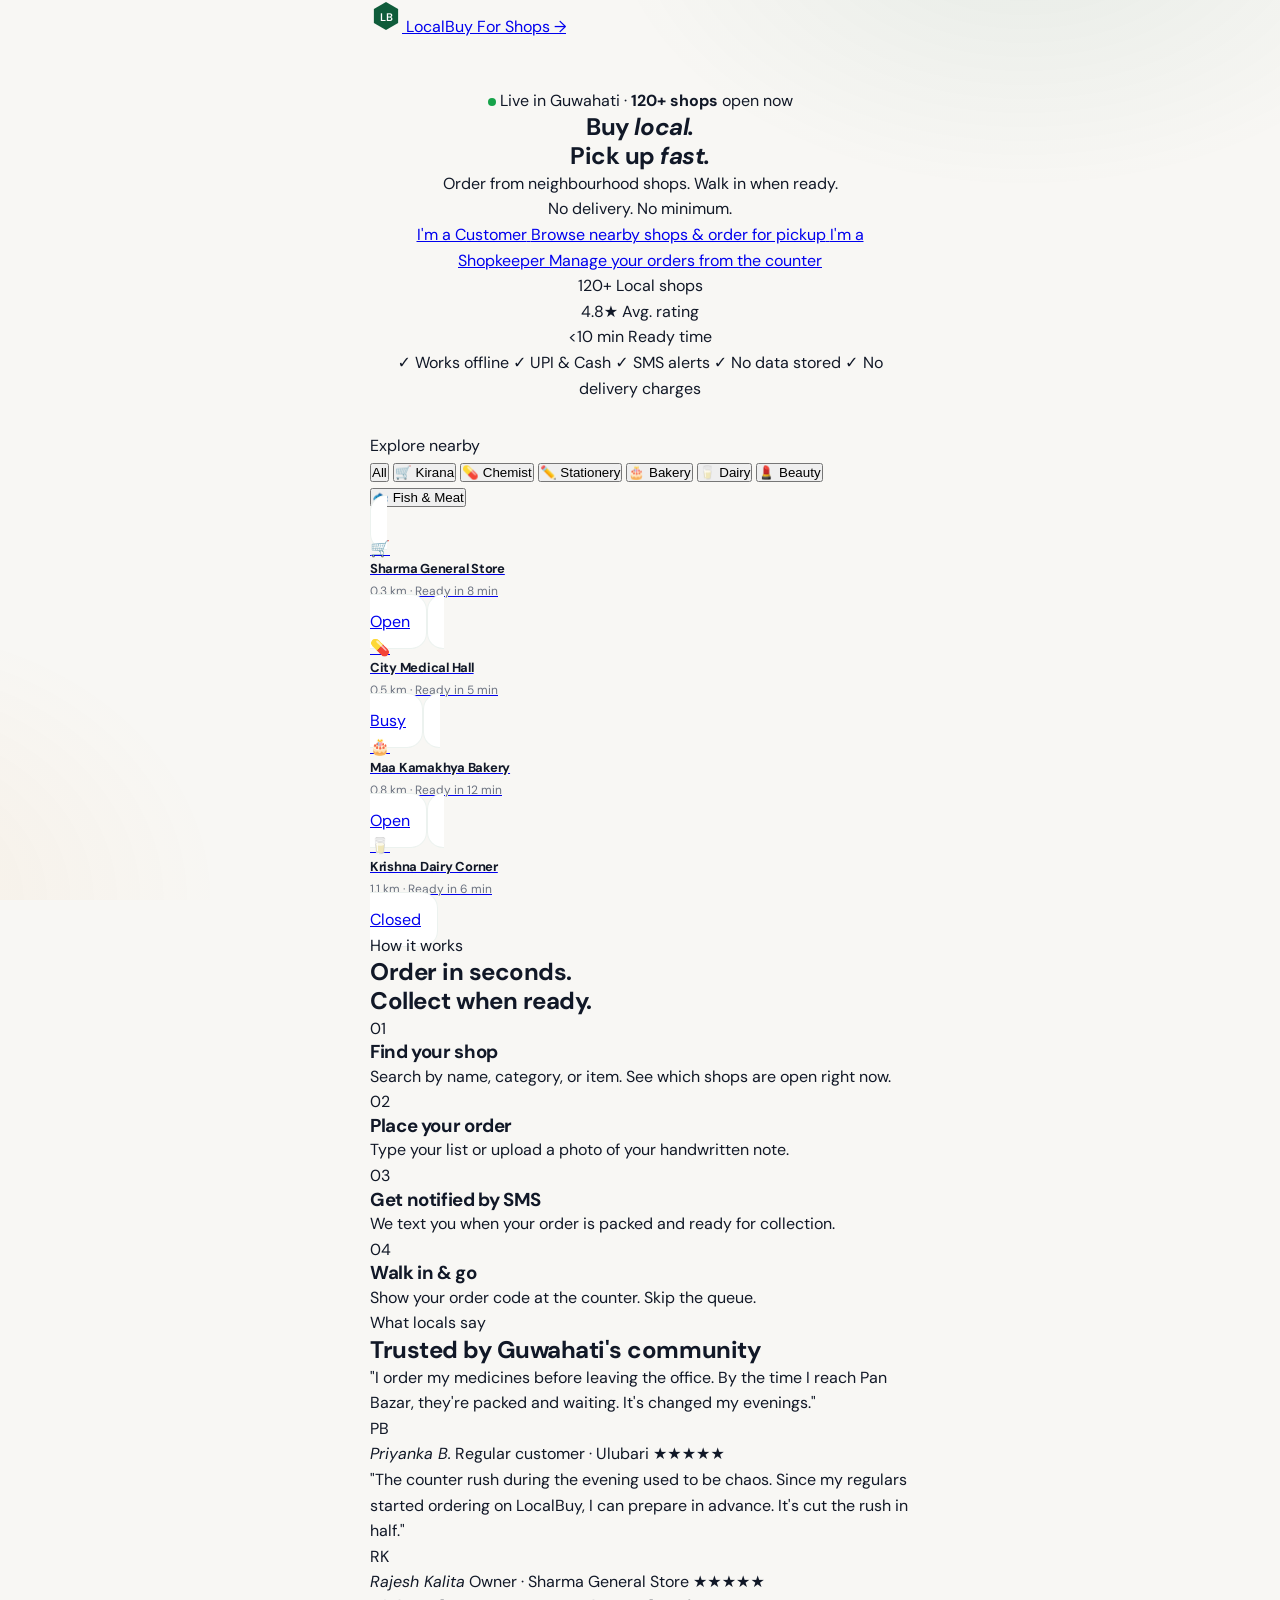
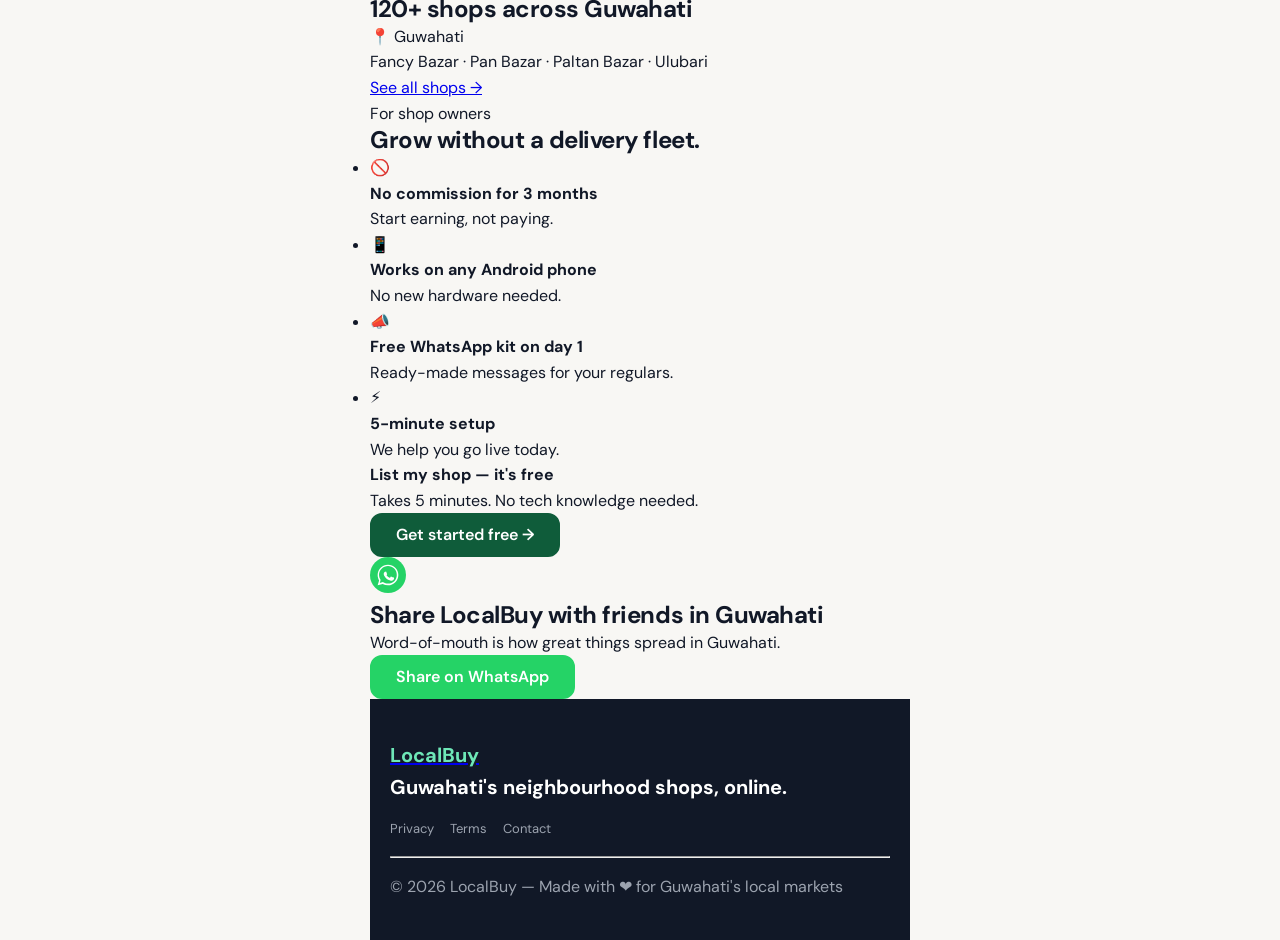
==== index.html @ 6dc88f4a "Initial commit" ====
<!DOCTYPE html>
<html lang="en-IN">
<head>
  <meta charset="UTF-8">
  <meta name="viewport" content="width=device-width, initial-scale=1.0, viewport-fit=cover">
  <meta name="description" content="Order from local shops in Guwahati. Walk in and collect. No delivery. No minimum.">
  <meta name="theme-color" content="#0f5c3a">
  <meta name="mobile-web-app-capable" content="yes">
  <meta name="apple-mobile-web-app-capable" content="yes">
  <meta name="apple-mobile-web-app-status-bar-style" content="black-translucent">
  <meta name="apple-mobile-web-app-title" content="LocalBuy">

  <!-- Open Graph -->
  <meta property="og:title" content="LocalBuy — Guwahati's neighbourhood shops, online">
  <meta property="og:description" content="Order from kiranas, chemists, bakeries and more. Walk in when ready.">
  <meta property="og:type" content="website">
  <meta property="og:url" content="https://localbuy.in">

  <title>LocalBuy — Buy local. Pick up fast. Guwahati.</title>

  <!-- Preconnect for Google Fonts (performance) -->
  <link rel="preconnect" href="https://fonts.googleapis.com">
  <link rel="preconnect" href="https://fonts.gstatic.com" crossorigin>

  <!-- Fonts: Fraunces (hero) + DM Sans (UI) — display=swap for performance -->
  <link href="https://fonts.googleapis.com/css2?family=Fraunces:ital,opsz,wght@0,9..144,400;0,9..144,600;1,9..144,400;1,9..144,600&family=DM+Sans:wght@400;500;600&display=swap" rel="stylesheet">

  <!-- PWA Manifest -->
  <link rel="manifest" href="assets/manifest.json">
  <link rel="apple-touch-icon" href="assets/icons/icon-192.png">

  <!-- Critical CSS (above-fold, inlined for <1.5s FCP) -->
  <style>
    /* ── CRITICAL: Design tokens + above-fold layout ── */
    :root {
      --color-sage:       #0f5c3a;
      --color-sage-mid:   #1a7a4e;
      --color-sage-light: #e8f5ee;
      --color-sage-pale:  #f0faf4;
      --color-amber:      #d97706;
      --color-amber-light:#fffbf0;
      --color-surface:    #f8f7f4;
      --color-ink:        #111827;
      --color-muted:      #6b7280;
      --status-open:      #16a34a;
      --status-busy:      #d97706;
      --status-closed:    #dc2626;
      --color-upi:        #5f259f;
      --color-wa:         #25d366;
    }
    * { box-sizing: border-box; margin: 0; padding: 0; }
    html { scroll-behavior: smooth; }
    body {
      font-family: 'DM Sans', sans-serif;
      background: var(--color-surface);
      color: var(--color-ink);
      max-width: 540px;
      margin: 0 auto;
      min-height: 100vh;
      position: relative;
      overflow-x: hidden;
    }
    /* Background blobs + noise texture */
    body::before {
      content: '';
      position: fixed;
      inset: 0;
      background:
        radial-gradient(ellipse 600px 400px at 80% -10%, rgba(15,92,58,0.08) 0%, transparent 70%),
        radial-gradient(ellipse 500px 400px at -10% 100%, rgba(217,119,6,0.06) 0%, transparent 70%);
      pointer-events: none;
      z-index: 0;
    }
    body::after {
      content: '';
      position: fixed;
      inset: 0;
      background-image: url("data:image/svg+xml,%3Csvg xmlns='http://www.w3.org/2000/svg' width='200' height='200'%3E%3Cfilter id='noise'%3E%3CfeTurbulence type='fractalNoise' baseFrequency='0.85' numOctaves='4' stitchTiles='stitch'/%3E%3C/filter%3E%3Crect width='200' height='200' filter='url(%23noise)' opacity='0.03'/%3E%3C/svg%3E");
      opacity: 0.03;
      pointer-events: none;
      z-index: 0;
    }
    main, nav, section, header, footer { position: relative; z-index: 1; }
    /* Visually hidden utility */
    .visually-hidden { position: absolute; width: 1px; height: 1px; padding: 0; margin: -1px; overflow: hidden; clip: rect(0,0,0,0); white-space: nowrap; border: 0; }
    /* Hero skeleton to avoid CLS */
    .hero { padding: 48px 20px 32px; text-align: center; }
  </style>

  <!-- Deferred full CSS (non-blocking) -->
  <link rel="stylesheet" href="css/main.css">
  <link rel="stylesheet" href="css/animations.css">
</head>
<body>

  <!-- ═══════════════════════════════════════════════════════════════
       INSTALL BANNER (sticky, sage green, dismissible)
  ═══════════════════════════════════════════════════════════════════ -->
  <div id="install-banner" class="install-banner" role="complementary" aria-label="Install LocalBuy app" style="display:none">
    <div class="install-banner-left">
      <strong>📲 Install LocalBuy</strong>
      <span class="install-banner-sub">Works offline · No app store</span>
    </div>
    <div class="install-banner-right">
      <button id="btn-install" class="install-btn" aria-label="Install LocalBuy as an app">Install</button>
      <button id="btn-install-dismiss" class="install-dismiss" aria-label="Dismiss install banner">✕</button>
    </div>
  </div>

  <!-- ═══════════════════════════════════════════════════════════════
       NAVBAR (sticky, backdrop blur on scroll)
  ═══════════════════════════════════════════════════════════════════ -->
  <nav class="navbar" role="navigation" aria-label="Main navigation">
    <a href="/" class="navbar-logo" aria-label="LocalBuy — go to homepage">
      <!-- Hexagon SVG mark -->
      <svg width="32" height="32" viewBox="0 0 32 32" fill="none" xmlns="http://www.w3.org/2000/svg" aria-hidden="true">
        <path d="M16 2L28.12 9V23L16 30L3.88 23V9L16 2Z" fill="var(--color-sage)"/>
        <text x="16" y="21" text-anchor="middle" fill="white" font-family="DM Sans" font-weight="600" font-size="11">LB</text>
      </svg>
      <span class="logo-text">
        <span class="logo-local">Local</span><span class="logo-buy">Buy</span>
      </span>
    </a>
    <a href="shopkeeper.html" class="navbar-shop-link" aria-label="For shop owners">For Shops →</a>
  </nav>

  <!-- ═══════════════════════════════════════════════════════════════
       HERO SECTION
  ═══════════════════════════════════════════════════════════════════ -->
  <section class="hero stagger-parent" aria-labelledby="hero-heading">

    <!-- Live badge -->
    <div class="live-badge animate-child" role="status" aria-live="polite">
      <span class="live-dot" aria-hidden="true"></span>
      <span>Live in Guwahati · <strong>120+ shops</strong> open now</span>
    </div>

    <!-- H1 -->
    <h1 id="hero-heading" class="hero-heading animate-child">
      Buy <em class="hero-em">local.</em><br>
      Pick up <em class="hero-em">fast.</em>
    </h1>

    <!-- Subtitle -->
    <p class="hero-subtitle animate-child">
      Order from neighbourhood shops. Walk in when ready.<br>
      No delivery. No minimum.
    </p>

    <!-- CTA Cards -->
    <div class="hero-ctas animate-child" role="group" aria-label="Get started">
      <a href="customer.html" class="cta-card cta-primary" aria-describedby="cta-customer-sub">
        <span class="cta-title">I'm a Customer</span>
        <span class="cta-sub" id="cta-customer-sub">Browse nearby shops &amp; order for pickup</span>
      </a>
      <a href="shopkeeper.html" class="cta-card cta-secondary" aria-describedby="cta-shop-sub">
        <span class="cta-title">I'm a Shopkeeper</span>
        <span class="cta-sub" id="cta-shop-sub">Manage your orders from the counter</span>
      </a>
    </div>

    <!-- Stats Row -->
    <div class="stats-row animate-child" role="list" aria-label="LocalBuy statistics">
      <div class="stat-item" role="listitem">
        <span class="stat-value">120+</span>
        <span class="stat-label">Local shops</span>
      </div>
      <div class="stat-divider" aria-hidden="true"></div>
      <div class="stat-item" role="listitem">
        <span class="stat-value">4.8★</span>
        <span class="stat-label">Avg. rating</span>
      </div>
      <div class="stat-divider" aria-hidden="true"></div>
      <div class="stat-item" role="listitem">
        <span class="stat-value">&lt;10 min</span>
        <span class="stat-label">Ready time</span>
      </div>
    </div>

    <!-- Trust Pills -->
    <div class="trust-pills animate-child" role="list" aria-label="Key features">
      <span class="trust-pill" role="listitem">✓ Works offline</span>
      <span class="trust-pill" role="listitem">✓ UPI &amp; Cash</span>
      <span class="trust-pill" role="listitem">✓ SMS alerts</span>
      <span class="trust-pill" role="listitem">✓ No data stored</span>
      <span class="trust-pill" role="listitem">✓ No delivery charges</span>
    </div>
  </section>

  <!-- ═══════════════════════════════════════════════════════════════
       CATEGORIES + SHOP CARDS
  ═══════════════════════════════════════════════════════════════════ -->
  <section class="shops-section" aria-labelledby="shops-heading">
    <p class="section-eyebrow">Explore nearby</p>
    <h2 id="shops-heading" class="visually-hidden">Browse shops by category</h2>

    <!-- Category chips (horizontally scrollable) -->
    <div class="category-scroll" role="group" aria-label="Filter by category">
      <button class="category-chip active" data-category="all" aria-pressed="true">All</button>
      <button class="category-chip" data-category="kirana" aria-pressed="false">🛒 Kirana</button>
      <button class="category-chip" data-category="chemist" aria-pressed="false">💊 Chemist</button>
      <button class="category-chip" data-category="stationery" aria-pressed="false">✏️ Stationery</button>
      <button class="category-chip" data-category="bakery" aria-pressed="false">🎂 Bakery</button>
      <button class="category-chip" data-category="dairy" aria-pressed="false">🥛 Dairy</button>
      <button class="category-chip" data-category="beauty" aria-pressed="false">💄 Beauty</button>
      <button class="category-chip" data-category="fish" aria-pressed="false">🐟 Fish &amp; Meat</button>
    </div>

    <!-- Shop Cards Grid -->
    <div class="shop-grid" id="landing-shop-grid" role="list" aria-label="Nearby shops">
      <!-- Cards injected by JS, 4 mock shops -->
    </div>
  </section>

  <!-- ═══════════════════════════════════════════════════════════════
       HOW IT WORKS
  ═══════════════════════════════════════════════════════════════════ -->
  <section class="how-section" aria-labelledby="how-heading">
    <p class="section-eyebrow">How it works</p>
    <h2 id="how-heading" class="section-heading">Order in seconds.<br>Collect when ready.</h2>

    <div class="steps-grid" role="list">
      <div class="step-card" role="listitem">
        <span class="step-number" aria-hidden="true">01</span>
        <h3 class="step-title">Find your shop</h3>
        <p class="step-desc">Search by name, category, or item. See which shops are open right now.</p>
      </div>
      <div class="step-card" role="listitem">
        <span class="step-number" aria-hidden="true">02</span>
        <h3 class="step-title">Place your order</h3>
        <p class="step-desc">Type your list or upload a photo of your handwritten note.</p>
      </div>
      <div class="step-card" role="listitem">
        <span class="step-number" aria-hidden="true">03</span>
        <h3 class="step-title">Get notified by SMS</h3>
        <p class="step-desc">We text you when your order is packed and ready for collection.</p>
      </div>
      <div class="step-card" role="listitem">
        <span class="step-number" aria-hidden="true">04</span>
        <h3 class="step-title">Walk in &amp; go</h3>
        <p class="step-desc">Show your order code at the counter. Skip the queue.</p>
      </div>
    </div>
  </section>

  <!-- ═══════════════════════════════════════════════════════════════
       TESTIMONIALS
  ═══════════════════════════════════════════════════════════════════ -->
  <section class="testimonials-section" aria-labelledby="testimonials-heading">
    <p class="section-eyebrow">What locals say</p>
    <h2 id="testimonials-heading" class="section-heading">Trusted by Guwahati's community</h2>

    <div class="testimonials-grid">
      <blockquote class="testimonial-card">
        <p class="testimonial-quote">
          "I order my medicines before leaving the office. By the time I reach Pan Bazar, they're packed and waiting. It's changed my evenings."
        </p>
        <footer class="testimonial-footer">
          <div class="testimonial-avatar" aria-hidden="true">PB</div>
          <div class="testimonial-info">
            <cite class="testimonial-name">Priyanka B.</cite>
            <span class="testimonial-role muted">Regular customer · Ulubari</span>
            <span class="testimonial-stars" aria-label="5 out of 5 stars">★★★★★</span>
          </div>
        </footer>
      </blockquote>

      <blockquote class="testimonial-card">
        <p class="testimonial-quote">
          "The counter rush during the evening used to be chaos. Since my regulars started ordering on LocalBuy, I can prepare in advance. It's cut the rush in half."
        </p>
        <footer class="testimonial-footer">
          <div class="testimonial-avatar" aria-hidden="true">RK</div>
          <div class="testimonial-info">
            <cite class="testimonial-name">Rajesh Kalita</cite>
            <span class="testimonial-role muted">Owner · Sharma General Store</span>
            <span class="testimonial-stars" aria-label="5 out of 5 stars">★★★★★</span>
          </div>
        </footer>
      </blockquote>
    </div>
  </section>

  <!-- ═══════════════════════════════════════════════════════════════
       MAP TEASER
  ═══════════════════════════════════════════════════════════════════ -->
  <section class="map-section" aria-labelledby="map-heading">
    <h2 id="map-heading" class="section-heading">120+ shops across Guwahati</h2>

    <!-- Decorative CSS map frame -->
    <div class="map-frame" role="img" aria-label="Map showing LocalBuy shops across Guwahati">
      <!-- Pulsing map pins at varied positions -->
      <div class="map-pin" style="top: 22%; left: 28%;" aria-hidden="true"><div class="map-pin-ring"></div></div>
      <div class="map-pin" style="top: 45%; left: 55%;" aria-hidden="true"><div class="map-pin-ring"></div></div>
      <div class="map-pin" style="top: 60%; left: 30%;" aria-hidden="true"><div class="map-pin-ring"></div></div>
      <div class="map-pin" style="top: 30%; left: 72%;" aria-hidden="true"><div class="map-pin-ring"></div></div>
      <div class="map-pin" style="top: 70%; left: 65%;" aria-hidden="true"><div class="map-pin-ring"></div></div>
      <div class="map-pin" style="top: 15%; left: 48%;" aria-hidden="true"><div class="map-pin-ring"></div></div>
      <div class="map-label-pill">📍 Guwahati</div>
    </div>

    <p class="map-neighbourhoods" aria-label="Covered neighbourhoods">
      Fancy Bazar · Pan Bazar · Paltan Bazar · Ulubari
    </p>

    <a href="customer.html" class="map-cta-link">See all shops →</a>
  </section>

  <!-- ═══════════════════════════════════════════════════════════════
       SHOPKEEPER SECTION (warm saffron)
  ═══════════════════════════════════════════════════════════════════ -->
  <section class="shopkeeper-section" aria-labelledby="shopkeeper-heading">
    <p class="section-eyebrow shopkeeper-eyebrow">For shop owners</p>
    <h2 id="shopkeeper-heading" class="section-heading">Grow without a delivery fleet.</h2>

    <ul class="benefits-list">
      <li class="benefit-item">
        <span class="benefit-icon" aria-hidden="true">🚫</span>
        <div>
          <strong class="benefit-title">No commission for 3 months</strong>
          <p class="benefit-desc muted">Start earning, not paying.</p>
        </div>
      </li>
      <li class="benefit-item">
        <span class="benefit-icon" aria-hidden="true">📱</span>
        <div>
          <strong class="benefit-title">Works on any Android phone</strong>
          <p class="benefit-desc muted">No new hardware needed.</p>
        </div>
      </li>
      <li class="benefit-item">
        <span class="benefit-icon" aria-hidden="true">📣</span>
        <div>
          <strong class="benefit-title">Free WhatsApp kit on day 1</strong>
          <p class="benefit-desc muted">Ready-made messages for your regulars.</p>
        </div>
      </li>
      <li class="benefit-item">
        <span class="benefit-icon" aria-hidden="true">⚡</span>
        <div>
          <strong class="benefit-title">5-minute setup</strong>
          <p class="benefit-desc muted">We help you go live today.</p>
        </div>
      </li>
    </ul>

    <div class="shopkeeper-cta-card" role="region" aria-label="Register your shop">
      <strong class="sk-cta-title">List my shop — it's free</strong>
      <p class="sk-cta-sub muted">Takes 5 minutes. No tech knowledge needed.</p>
      <a href="shopkeeper.html#register" class="btn btn-primary sk-cta-btn">Get started free →</a>
    </div>
  </section>

  <!-- ═══════════════════════════════════════════════════════════════
       WHATSAPP SHARE
  ═══════════════════════════════════════════════════════════════════ -->
  <section class="wa-share-section" aria-labelledby="wa-heading">
    <div class="wa-share-card">
      <!-- WhatsApp Logo SVG -->
      <svg class="wa-logo" viewBox="0 0 32 32" fill="none" xmlns="http://www.w3.org/2000/svg" aria-hidden="true" width="36" height="36">
        <circle cx="16" cy="16" r="16" fill="var(--color-wa)"/>
        <path d="M22.5 9.5C20.8 7.8 18.5 6.8 16 6.8C10.9 6.8 6.8 10.9 6.8 16C6.8 17.7 7.3 19.4 8.1 20.8L6.8 25.2L11.3 24C12.7 24.7 14.3 25.1 16 25.1C21.1 25.1 25.2 21 25.2 15.9C25.2 13.4 24.2 11.2 22.5 9.5ZM16 23.5C14.5 23.5 13 23.1 11.8 22.4L11.5 22.2L8.7 23L9.5 20.3L9.2 20C8.4 18.7 8 17.4 8 16C8 11.6 11.6 8 16 8C18.1 8 20.1 8.8 21.5 10.2C22.9 11.6 23.8 13.7 23.8 15.9C23.8 20.3 20.4 23.5 16 23.5ZM20.3 18.1C20.1 18 19 17.5 18.8 17.4C18.6 17.3 18.5 17.3 18.4 17.5C18.3 17.7 17.9 18.2 17.8 18.4C17.7 18.5 17.6 18.5 17.4 18.4C16.3 17.9 15.5 17.5 14.7 16.3C14.5 16 14.9 16 15.2 15.4C15.3 15.3 15.3 15.2 15.2 15.1C15.1 15 14.7 13.9 14.5 13.4C14.3 12.9 14.1 13 14 13C13.9 13 13.8 13 13.6 13C13.5 13 13.2 13.1 13 13.3C12.8 13.5 12.2 14.1 12.2 15.2C12.2 16.3 13.1 17.4 13.2 17.5C13.4 17.7 14.7 19.7 16.7 20.5C18.2 21.1 18.8 21.2 19.5 21C20 20.9 21 20.4 21.2 19.8C21.5 19.2 21.5 18.7 21.4 18.6C21.4 18.3 20.5 18.2 20.3 18.1Z" fill="white"/>
      </svg>
      <div class="wa-share-text">
        <h2 id="wa-heading" class="wa-heading">Share LocalBuy with friends in Guwahati</h2>
        <p class="wa-sub muted">Word-of-mouth is how great things spread in Guwahati.</p>
      </div>
      <button
        class="btn btn-wa btn-large wa-share-btn"
        data-action="whatsapp-share"
        aria-label="Share LocalBuy on WhatsApp"
      >
        Share on WhatsApp
      </button>
    </div>
  </section>

  <!-- ═══════════════════════════════════════════════════════════════
       FOOTER
  ═══════════════════════════════════════════════════════════════════ -->
  <footer class="site-footer" role="contentinfo">
    <div class="footer-top">
      <div class="footer-brand">
        <a href="/" class="footer-logo-link" aria-label="LocalBuy homepage">
          <span class="footer-logo-local">Local</span><span class="footer-logo-buy">Buy</span>
        </a>
        <p class="footer-tagline muted">Guwahati's neighbourhood shops, online.</p>
      </div>
      <nav class="footer-links" aria-label="Footer navigation">
        <a href="#" class="footer-link">Privacy</a>
        <a href="#" class="footer-link">Terms</a>
        <a href="#" class="footer-link">Contact</a>
      </nav>
    </div>
    <hr class="footer-divider" aria-hidden="true">
    <p class="footer-bottom">
      © 2026 LocalBuy — Made with <span class="footer-heart" aria-hidden="true">❤️</span>
      <span class="visually-hidden">love</span> for
      <span class="footer-city">Guwahati's local markets</span>
    </p>
  </footer>

  <!-- ═══════════════════════════════════════════════════════════════
       SCRIPTS (deferred, non-blocking)
  ═══════════════════════════════════════════════════════════════════ -->
  <script src="js/sw-register.js" defer></script>
  <script src="js/app.js" defer></script>

  <!-- Landing-specific inline script for category filter + shop cards -->
  <script defer>
    document.addEventListener('DOMContentLoaded', () => {
      // ── Render landing shop cards ──────────────────────────────────
      const MOCK_SHOPS = [
        { id: 's1', name: 'Sharma General Store', category: 'kirana',  emoji: '🛒', distance: '0.3 km', ready: '8 min',  status: 'open',   area: 'Fancy Bazar' },
        { id: 's2', name: 'City Medical Hall',     category: 'chemist', emoji: '💊', distance: '0.5 km', ready: '5 min',  status: 'busy',   area: 'Pan Bazar' },
        { id: 's3', name: 'Maa Kamakhya Bakery',  category: 'bakery',  emoji: '🎂', distance: '0.8 km', ready: '12 min', status: 'open',   area: 'Paltan Bazar' },
        { id: 's4', name: 'Krishna Dairy Corner', category: 'dairy',   emoji: '🥛', distance: '1.1 km', ready: '6 min',  status: 'closed', area: 'Ulubari' }
      ];

      const grid = document.getElementById('landing-shop-grid');
      if (grid) {
        MOCK_SHOPS.forEach(shop => {
          const statusLabel = { open: 'Open', busy: 'Busy', closed: 'Closed' }[shop.status];
          const card = document.createElement('a');
          card.href = `customer.html`;
          card.className = 'shop-card';
          card.setAttribute('data-category', shop.category);
          card.setAttribute('role', 'listitem');
          card.setAttribute('aria-label', `${shop.name} — ${statusLabel}, ${shop.distance}`);
          card.innerHTML = `
            <div class="shop-card-icon" aria-hidden="true">${shop.emoji}</div>
            <div class="shop-card-body">
              <h3 class="shop-card-name">${shop.name}</h3>
              <p class="shop-card-meta">${shop.distance} · Ready in ${shop.ready}</p>
            </div>
            <span class="status-badge status-${shop.status}">
              <span class="status-dot" aria-hidden="true"></span>${statusLabel}
            </span>
          `;
          grid.appendChild(card);
        });
      }

      // ── Category chip filter (landing page) ────────────────────────
      const chips = document.querySelectorAll('.category-chip');
      chips.forEach(chip => {
        chip.addEventListener('click', () => {
          chips.forEach(c => { c.classList.remove('active'); c.setAttribute('aria-pressed', 'false'); });
          chip.classList.add('active');
          chip.setAttribute('aria-pressed', 'true');

          const cat = chip.dataset.category;
          const cards = grid?.querySelectorAll('.shop-card');
          if (!cards) return;

          grid.style.opacity = '0';
          grid.style.transition = 'opacity 0.2s ease';
          setTimeout(() => {
            cards.forEach(card => {
              const cardCat = card.dataset.category;
              card.style.display = (cat === 'all' || cardCat === cat) ? '' : 'none';
            });
            grid.style.opacity = '1';
          }, 200);
        });
      });

      // ── Navbar scroll effect ───────────────────────────────────────
      const navbar = document.querySelector('.navbar');
      window.addEventListener('scroll', () => {
        navbar?.classList.toggle('scrolled', window.scrollY > 20);
      }, { passive: true });
    });
  </script>

</body>
</html>
---- css/main.css ----
/* ============================================================
   LocalBuy — main.css
   Design tokens, reset, typography, shared components
   Built for Guwahati's neighbourhood commerce
   ============================================================ */

/* ── Google Fonts ─────────────────────────────────────────── */
@import url('https://fonts.googleapis.com/css2?family=Fraunces:ital,opsz,wght@0,9..144,400;0,9..144,600;1,9..144,400;1,9..144,600;1,9..144,700&family=DM+Sans:ital,opsz,wght@0,9..40,400;0,9..40,500;0,9..40,600;0,9..40,700;1,9..40,400&display=swap');

/* ── CSS Custom Properties (Design Tokens) ────────────────── */
:root {
  /* Brand colours */
  --color-sage:        #0f5c3a;   /* primary — trust, freshness */
  --color-sage-mid:    #1a7a4e;   /* hover states */
  --color-sage-light:  #e8f5ee;   /* surface tints, chips */
  --color-sage-pale:   #f0faf4;   /* step card backgrounds */
  --color-amber:       #d97706;   /* shopkeeper accent */
  --color-amber-light: #fffbf0;   /* shopkeeper section bg */
  --color-surface:     #f8f7f4;   /* page background — never pure white */
  --color-ink:         #111827;   /* body text */
  --color-muted:       #6b7280;   /* secondary text */

  /* Traffic-light system — always paired with text + icon */
  --status-open:       #16a34a;   /* green */
  --status-busy:       #d97706;   /* amber */
  --status-closed:     #dc2626;   /* red */

  /* Brand partners */
  --color-upi:         #5f259f;
  --color-wa:          #25d366;

  /* Typography scale */
  --text-xs:    0.75rem;    /* 12px */
  --text-sm:    0.8125rem;  /* 13px */
  --text-base:  1rem;       /* 16px */
  --text-lg:    1.125rem;   /* 18px */
  --text-xl:    1.25rem;    /* 20px */
  --text-2xl:   1.5rem;     /* 24px */
  --text-3xl:   1.875rem;   /* 30px */
  --text-4xl:   2.25rem;    /* 36px */
  --text-5xl:   3rem;       /* 48px */

  /* Spacing */
  --space-1:  0.25rem;
  --space-2:  0.5rem;
  --space-3:  0.75rem;
  --space-4:  1rem;
  --space-5:  1.25rem;
  --space-6:  1.5rem;
  --space-8:  2rem;
  --space-10: 2.5rem;
  --space-12: 3rem;
  --space-16: 4rem;

  /* Radii */
  --radius-sm:  0.375rem;
  --radius-md:  0.75rem;
  --radius-lg:  1rem;
  --radius-xl:  1.5rem;
  --radius-full: 9999px;

  /* Shadows */
  --shadow-sm:  0 1px 3px rgba(0,0,0,0.08);
  --shadow-md:  0 4px 12px rgba(0,0,0,0.10);
  --shadow-lg:  0 8px 24px rgba(15,92,58,0.12);
  --shadow-xl:  0 16px 40px rgba(15,92,58,0.18);

  /* Transitions */
  --transition-fast:   150ms ease;
  --transition-base:   250ms ease;
  --transition-slow:   400ms ease;

  /* Layout */
  --max-width: 540px;
  --content-px: 1.25rem;
}

/* ── CSS Reset ────────────────────────────────────────────── */
*, *::before, *::after {
  box-sizing: border-box;
  margin: 0;
  padding: 0;
}

html {
  font-size: 16px;
  -webkit-text-size-adjust: 100%;
  scroll-behavior: smooth;
}

body {
  font-family: 'DM Sans', system-ui, sans-serif;
  background-color: var(--color-surface);
  color: var(--color-ink);
  line-height: 1.6;
  min-height: 100vh;
  -webkit-font-smoothing: antialiased;
  -moz-osx-font-smoothing: grayscale;
  overflow-x: hidden;
}

/* ── Typography Utilities ─────────────────────────────────── */
.font-fraunces { font-family: 'Fraunces', Georgia, serif; }
.font-dm       { font-family: 'DM Sans', system-ui, sans-serif; }

h1, h2, h3, h4, h5, h6 {
  line-height: 1.2;
  letter-spacing: -0.02em;
}

/* Fraunces headings */
.heading-display {
  font-family: 'Fraunces', Georgia, serif;
  font-style: italic;
  font-weight: 700;
  font-optical-sizing: auto;
}

/* ── Layout Utilities ─────────────────────────────────────── */
.container {
  width: 100%;
  max-width: var(--max-width);
  margin-inline: auto;
  padding-inline: var(--content-px);
}

.full-bleed {
  width: 100%;
  max-width: var(--max-width);
  margin-inline: auto;
}

/* ── Eyebrow Labels ───────────────────────────────────────── */
.eyebrow {
  font-family: 'DM Sans', sans-serif;
  font-size: var(--text-xs);
  font-weight: 600;
  letter-spacing: 0.1em;
  text-transform: uppercase;
  color: var(--color-sage);
  display: block;
  margin-bottom: var(--space-2);
}

.eyebrow--amber {
  color: var(--color-amber);
}

/* ── Buttons ──────────────────────────────────────────────── */
.btn {
  display: inline-flex;
  align-items: center;
  justify-content: center;
  gap: var(--space-2);
  font-family: 'DM Sans', sans-serif;
  font-size: var(--text-base);
  font-weight: 600;
  line-height: 1;
  text-decoration: none;
  border: 2px solid transparent;
  border-radius: var(--radius-md);
  padding: 0.75rem 1.5rem;
  min-height: 44px;   /* WCAG 2.1 AA tap target */
  min-width: 44px;
  cursor: pointer;
  transition: background-color var(--transition-base),
              color var(--transition-base),
              border-color var(--transition-base),
              transform var(--transition-fast),
              box-shadow var(--transition-base);
  position: relative;
  overflow: hidden;
  -webkit-tap-highlight-color: transparent;
}

/* Button press effect */
.btn:active {
  transform: scale(0.97);
  transition: transform 100ms ease;
}

/* Focus ring — WCAG 2.1 AA */
.btn:focus-visible {
  outline: 2px solid var(--color-sage);
  outline-offset: 2px;
}

/* Primary: sage fill */
.btn-primary {
  background-color: var(--color-sage);
  color: #fff;
  border-color: var(--color-sage);
}
.btn-primary:hover {
  background-color: var(--color-sage-mid);
  border-color: var(--color-sage-mid);
}

/* Secondary: white/outlined */
.btn-secondary {
  background-color: #fff;
  color: var(--color-sage);
  border-color: var(--color-sage);
}
.btn-secondary:hover {
  background-color: var(--color-sage-light);
}

/* Amber */
.btn-amber {
  background-color: var(--color-amber);
  color: #fff;
  border-color: var(--color-amber);
}
.btn-amber:hover {
  background-color: #b45309;
  border-color: #b45309;
}

/* Ghost */
.btn-ghost {
  background-color: transparent;
  color: var(--color-sage);
  border-color: transparent;
}
.btn-ghost:hover {
  background-color: var(--color-sage-light);
}

/* Danger */
.btn-danger {
  background-color: transparent;
  color: var(--status-closed);
  border-color: var(--status-closed);
}
.btn-danger:hover {
  background-color: #fef2f2;
}

/* Full width */
.btn-full { width: 100%; }

/* Large */
.btn-lg {
  font-size: var(--text-lg);
  padding: 1rem 2rem;
  min-height: 56px;
}

/* ── Status Badges ────────────────────────────────────────── */
.badge {
  display: inline-flex;
  align-items: center;
  gap: var(--space-1);
  font-family: 'DM Sans', sans-serif;
  font-size: var(--text-xs);
  font-weight: 600;
  padding: 0.2rem 0.6rem;
  border-radius: var(--radius-full);
  line-height: 1.4;
  transition: background-color 300ms ease-in-out, color 300ms ease-in-out;
}

.badge-open {
  background-color: #dcfce7;
  color: #15803d;
}

.badge-busy {
  background-color: #fef3c7;
  color: #92400e;
}

.badge-closed {
  background-color: #fee2e2;
  color: #991b1b;
}

/* ── Live Dot ─────────────────────────────────────────────── */
.live-dot {
  display: inline-block;
  width: 8px;
  height: 8px;
  border-radius: 50%;
  background-color: var(--status-open);
  flex-shrink: 0;
}

/* Only animate when user hasn't requested reduced motion */
@media (prefers-reduced-motion: no-preference) {
  .live-dot {
    animation: pulse-dot 1.8s ease-in-out infinite;
  }
}

/* ── Shop Cards ───────────────────────────────────────────── */
.shop-card {
  background: #fff;
  border-radius: var(--radius-lg);
  padding: var(--space-4);
  border: 1px solid rgba(15,92,58,0.08);
  cursor: pointer;
  transition: transform var(--transition-base), box-shadow var(--transition-base);
  position: relative;
  overflow: hidden;
}

@media (prefers-reduced-motion: no-preference) {
  .shop-card:hover {
    transform: translateY(-3px);
    box-shadow: var(--shadow-lg);
  }
}

.shop-card:active {
  transform: translateY(-1px);
}

.shop-card:focus-visible {
  outline: 2px solid var(--color-sage);
  outline-offset: 2px;
}

.shop-emoji-circle {
  width: 48px;
  height: 48px;
  border-radius: 50%;
  background-color: var(--color-sage-pale);
  display: flex;
  align-items: center;
  justify-content: center;
  font-size: 24px;
  margin-bottom: var(--space-3);
  flex-shrink: 0;
}

.shop-card-name {
  font-weight: 700;
  font-size: var(--text-sm);
  color: var(--color-ink);
  margin-bottom: var(--space-1);
  line-height: 1.3;
}

.shop-card-meta {
  font-size: var(--text-xs);
  color: var(--color-muted);
  display: flex;
  align-items: center;
  gap: var(--space-2);
  margin-bottom: var(--space-2);
}

/* Skeleton shimmer for loading state */
.skeleton {
  background: linear-gradient(90deg,
    #e5e7eb 25%,
    #f3f4f6 50%,
    #e5e7eb 75%
  );
  background-size: 200% 100%;
  border-radius: var(--radius-sm);
}

@media (prefers-reduced-motion: no-preference) {
  .skeleton {
    animation: shimmer 1.5s infinite;
  }
}

/* ── Category Chips ───────────────────────────────────────── */
.category-chips {
  display: flex;
  gap: var(--space-2);
  overflow-x: auto;
  -ms-overflow-style: none;
  scrollbar-width: none;
  padding-bottom: var(--space-1);
}

.category-chips::-webkit-scrollbar { display: none; }

.chip {
  display: inline-flex;
  align-items: center;
  gap: var(--space-1);
  font-family: 'DM Sans', sans-serif;
  font-size: var(--text-sm);
  font-weight: 500;
  padding: 0.4rem 0.875rem;
  border-radius: var(--radius-full);
  border: 1.5px solid rgba(15,92,58,0.2);
  background: #fff;
  color: var(--color-ink);
  cursor: pointer;
  white-space: nowrap;
  min-height: 36px;
  transition: background-color var(--transition-fast),
              color var(--transition-fast),
              border-color var(--transition-fast);
  -webkit-tap-highlight-color: transparent;
}

.chip:hover {
  background-color: var(--color-sage-light);
  border-color: var(--color-sage);
}

.chip.active {
  background-color: var(--color-sage);
  color: #fff;
  border-color: var(--color-sage);
}

.chip:focus-visible {
  outline: 2px solid var(--color-sage);
  outline-offset: 2px;
}

/* ── Cards (generic) ──────────────────────────────────────── */
.card {
  background: #fff;
  border-radius: var(--radius-lg);
  padding: var(--space-5);
  border: 1px solid rgba(0,0,0,0.06);
  box-shadow: var(--shadow-sm);
}

/* ── Form Elements ────────────────────────────────────────── */
input[type="text"],
input[type="number"],
input[type="email"],
input[type="tel"],
textarea,
select {
  font-family: 'DM Sans', sans-serif;
  font-size: var(--text-base);
  color: var(--color-ink);
  background: #fff;
  border: 1.5px solid #d1d5db;
  border-radius: var(--radius-md);
  padding: 0.75rem 1rem;
  width: 100%;
  min-height: 44px;
  transition: border-color var(--transition-fast), box-shadow var(--transition-fast);
  -webkit-appearance: none;
}

input:focus,
textarea:focus,
select:focus {
  outline: none;
  border-color: var(--color-sage);
  box-shadow: 0 0 0 3px rgba(15,92,58,0.12);
}

textarea {
  resize: vertical;
  line-height: 1.6;
}

/* Input with prefix (₹) */
.input-group {
  position: relative;
  display: flex;
  align-items: center;
}

.input-prefix {
  display: flex;
  align-items: center;
  border: 1.5px solid #d1d5db;
  border-radius: var(--radius-md);
  overflow: hidden;
  transition: border-color var(--transition-fast), box-shadow var(--transition-fast);
}

.input-prefix:focus-within {
  border-color: var(--color-sage);
  box-shadow: 0 0 0 3px rgba(15,92,58,0.12);
}

.input-prefix > span {
  padding: 0.75rem 0.875rem;
  background-color: var(--color-sage-light);
  color: var(--color-sage);
  font-weight: 600;
  font-size: var(--text-base);
  border-right: 1.5px solid #d1d5db;
  white-space: nowrap;
}

.input-prefix > input {
  border: none;
  border-radius: 0;
  flex: 1;
  min-width: 0;
  box-shadow: none;
}

.input-prefix > input:focus {
  box-shadow: none;
}

label {
  display: block;
  font-size: var(--text-sm);
  font-weight: 600;
  color: var(--color-ink);
  margin-bottom: var(--space-2);
}

/* ── Modal / Bottom Sheet ─────────────────────────────────── */
.modal-overlay {
  position: fixed;
  inset: 0;
  background: rgba(0,0,0,0.5);
  z-index: 1000;
  display: flex;
  align-items: flex-end;
  justify-content: center;
  backdrop-filter: blur(2px);
  -webkit-backdrop-filter: blur(2px);
  opacity: 0;
  pointer-events: none;
  transition: opacity var(--transition-base);
}

.modal-overlay.active {
  opacity: 1;
  pointer-events: all;
}

.modal-sheet {
  background: var(--color-surface);
  border-radius: var(--radius-xl) var(--radius-xl) 0 0;
  width: 100%;
  max-width: var(--max-width);
  max-height: 92vh;
  overflow-y: auto;
  overscroll-behavior: contain;
  transform: translateY(100%);
  transition: transform var(--transition-slow);
  padding: var(--space-6) var(--space-5) var(--space-8);
  position: relative;
}

/* Modal drag handle */
.modal-sheet::before {
  content: '';
  display: block;
  width: 40px;
  height: 4px;
  background: #d1d5db;
  border-radius: var(--radius-full);
  margin: 0 auto var(--space-5);
}

.modal-overlay.active .modal-sheet {
  transform: translateY(0);
}

/* ── Custom Alert/Confirm Dialog ──────────────────────────── */
.dialog-overlay {
  position: fixed;
  inset: 0;
  background: rgba(0,0,0,0.6);
  z-index: 2000;
  display: flex;
  align-items: center;
  justify-content: center;
  padding: var(--space-5);
  opacity: 0;
  pointer-events: none;
  transition: opacity var(--transition-base);
}

.dialog-overlay.active {
  opacity: 1;
  pointer-events: all;
}

.dialog-box {
  background: #fff;
  border-radius: var(--radius-xl);
  padding: var(--space-8) var(--space-6);
  width: 100%;
  max-width: 340px;
  box-shadow: 0 24px 48px rgba(0,0,0,0.2);
  transform: scale(0.92) translateY(8px);
  transition: transform var(--transition-base);
}

.dialog-overlay.active .dialog-box {
  transform: scale(1) translateY(0);
}

.dialog-title {
  font-family: 'Fraunces', serif;
  font-size: var(--text-xl);
  font-weight: 600;
  margin-bottom: var(--space-3);
}

.dialog-body {
  font-size: var(--text-sm);
  color: var(--color-muted);
  margin-bottom: var(--space-6);
  line-height: 1.6;
}

.dialog-actions {
  display: flex;
  flex-direction: column;
  gap: var(--space-2);
}

/* ── Info Banners ─────────────────────────────────────────── */
.banner {
  border-radius: var(--radius-md);
  padding: var(--space-3) var(--space-4);
  font-size: var(--text-sm);
  display: flex;
  align-items: flex-start;
  gap: var(--space-2);
  line-height: 1.5;
}

.banner-amber {
  background-color: #fef3c7;
  color: #92400e;
  border-left: 3px solid var(--color-amber);
}

.banner-green {
  background-color: #dcfce7;
  color: #15803d;
  border-left: 3px solid var(--status-open);
}

.banner-red {
  background-color: #fee2e2;
  color: #991b1b;
  border-left: 3px solid var(--status-closed);
}

/* ── Toast Notifications ──────────────────────────────────── */
.toast-container {
  position: fixed;
  bottom: 2rem;
  left: 50%;
  transform: translateX(-50%);
  z-index: 3000;
  display: flex;
  flex-direction: column;
  gap: var(--space-2);
  align-items: center;
  pointer-events: none;
  width: calc(100% - 2rem);
  max-width: 480px;
}

.toast {
  background: var(--color-ink);
  color: #fff;
  border-radius: var(--radius-md);
  padding: var(--space-3) var(--space-4);
  font-size: var(--text-sm);
  font-weight: 500;
  box-shadow: var(--shadow-xl);
  pointer-events: all;
  width: 100%;
  text-align: center;
}

/* ── Divider ──────────────────────────────────────────────── */
.divider {
  height: 1px;
  background: rgba(0,0,0,0.07);
  margin: var(--space-5) 0;
}

/* ── Section spacing ──────────────────────────────────────── */
.section { padding: var(--space-10) 0; }
.section-sm { padding: var(--space-6) 0; }

/* ── Focusable elements global focus ring ─────────────────── */
a:focus-visible,
button:focus-visible,
[tabindex]:focus-visible {
  outline: 2px solid var(--color-sage);
  outline-offset: 2px;
  border-radius: 2px;
}

/* ── Utility classes ──────────────────────────────────────── */
.text-sage   { color: var(--color-sage); }
.text-amber  { color: var(--color-amber); }
.text-muted  { color: var(--color-muted); }
.text-ink    { color: var(--color-ink); }
.text-sm     { font-size: var(--text-sm); }
.text-xs     { font-size: var(--text-xs); }
.fw-600      { font-weight: 600; }
.fw-700      { font-weight: 700; }
.mt-2        { margin-top: var(--space-2); }
.mt-3        { margin-top: var(--space-3); }
.mt-4        { margin-top: var(--space-4); }
.mt-6        { margin-top: var(--space-6); }
.mb-2        { margin-bottom: var(--space-2); }
.mb-4        { margin-bottom: var(--space-4); }
.mb-6        { margin-bottom: var(--space-6); }
.flex        { display: flex; }
.flex-col    { flex-direction: column; }
.items-center { align-items: center; }
.justify-between { justify-content: space-between; }
.gap-2       { gap: var(--space-2); }
.gap-3       { gap: var(--space-3); }
.gap-4       { gap: var(--space-4); }
.hidden      { display: none !important; }
.sr-only {
  position: absolute;
  width: 1px;
  height: 1px;
  padding: 0;
  margin: -1px;
  overflow: hidden;
  clip: rect(0,0,0,0);
  white-space: nowrap;
  border-width: 0;
}

/* ── Stars ────────────────────────────────────────────────── */
.stars {
  color: #f59e0b;
  font-size: var(--text-sm);
  letter-spacing: 1px;
}

/* ── Header / Navbar ──────────────────────────────────────── */
.site-header {
  position: sticky;
  top: 0;
  z-index: 100;
  background: rgba(248,247,244,0.88);
  backdrop-filter: blur(12px);
  -webkit-backdrop-filter: blur(12px);
  border-bottom: 1px solid rgba(15,92,58,0.08);
  transition: box-shadow var(--transition-base);
}

.site-header.scrolled {
  box-shadow: var(--shadow-sm);
}

.site-header-inner {
  display: flex;
  align-items: center;
  justify-content: space-between;
  padding: var(--space-4) var(--content-px);
  max-width: var(--max-width);
  margin-inline: auto;
  min-height: 60px;
}

.logo {
  display: flex;
  align-items: center;
  gap: var(--space-2);
  text-decoration: none;
}

.logo-wordmark {
  font-family: 'DM Sans', sans-serif;
  font-size: var(--text-xl);
  font-weight: 700;
  line-height: 1;
}

.logo-wordmark .local { color: var(--color-ink); }
.logo-wordmark .buy   { color: var(--color-sage); }

/* ── Footer ───────────────────────────────────────────────── */
.site-footer {
  background: #111827;
  color: #9ca3af;
  padding: var(--space-10) var(--content-px);
}

.site-footer-inner {
  max-width: var(--max-width);
  margin-inline: auto;
}

.footer-brand {
  font-family: 'DM Sans', sans-serif;
  font-size: var(--text-xl);
  font-weight: 700;
  color: #fff;
  margin-bottom: var(--space-4);
}

.footer-brand span { color: #6ee7b7; }

.footer-links {
  display: flex;
  gap: var(--space-4);
  margin-bottom: var(--space-4);
}

.footer-links a {
  color: #9ca3af;
  text-decoration: none;
  font-size: var(--text-sm);
  transition: color var(--transition-fast);
}

.footer-links a:hover { color: #fff; }

.footer-divider {
  height: 1px;
  background: rgba(255,255,255,0.1);
  margin: var(--space-4) 0;
}

.footer-copy {
  font-size: var(--text-xs);
  color: #6b7280;
}

.footer-copy .mint { color: #6ee7b7; }

/* ── Install Banner ───────────────────────────────────────── */
.install-banner {
  background: var(--color-sage);
  color: #fff;
  padding: var(--space-3) var(--content-px);
  display: flex;
  align-items: center;
  justify-content: space-between;
  gap: var(--space-3);
  position: sticky;
  top: 0;
  z-index: 200;
  transform: translateY(0);
  transition: transform 0.35s ease;
}

.install-banner.dismissed {
  transform: translateY(-100%);
}

.install-banner-text h3 {
  font-size: var(--text-sm);
  font-weight: 700;
  color: #fff;
}

.install-banner-text p {
  font-size: var(--text-xs);
  color: rgba(255,255,255,0.75);
}

.install-btn {
  flex-shrink: 0;
  background: transparent;
  border: 1.5px solid rgba(255,255,255,0.7);
  color: #fff;
  border-radius: var(--radius-md);
  padding: 0.4rem 0.875rem;
  font-size: var(--text-sm);
  font-weight: 600;
  cursor: pointer;
  min-height: 36px;
  font-family: 'DM Sans', sans-serif;
  transition: background-color var(--transition-fast);
  white-space: nowrap;
}

.install-btn:hover {
  background: rgba(255,255,255,0.15);
}

/* ── Tabs ─────────────────────────────────────────────────── */
.tabs {
  display: flex;
  border-bottom: 2px solid #e5e7eb;
  margin-bottom: var(--space-5);
}

.tab-btn {
  flex: 1;
  font-family: 'DM Sans', sans-serif;
  font-size: var(--text-sm);
  font-weight: 600;
  color: var(--color-muted);
  background: none;
  border: none;
  padding: var(--space-3) var(--space-4);
  cursor: pointer;
  min-height: 44px;
  border-bottom: 2px solid transparent;
  margin-bottom: -2px;
  transition: color var(--transition-fast), border-color var(--transition-fast);
}

.tab-btn.active {
  color: var(--color-sage);
  border-bottom-color: var(--color-sage);
}

.tab-btn:focus-visible {
  outline: 2px solid var(--color-sage);
  outline-offset: -2px;
}

/* ── Upload Zone ──────────────────────────────────────────── */
.upload-zone {
  border: 2px dashed rgba(15,92,58,0.3);
  border-radius: var(--radius-lg);
  padding: var(--space-8) var(--space-5);
  text-align: center;
  cursor: pointer;
  transition: border-color var(--transition-fast), background-color var(--transition-fast);
}

.upload-zone:hover, .upload-zone.dragover {
  border-color: var(--color-sage);
  background: var(--color-sage-light);
}

/* ── Progress / Timeline ──────────────────────────────────── */
.timeline {
  display: flex;
  flex-direction: column;
  gap: 0;
}

.timeline-item {
  display: flex;
  gap: var(--space-4);
  position: relative;
  padding-bottom: var(--space-5);
}

.timeline-item:last-child {
  padding-bottom: 0;
}

.timeline-item::before {
  /* Connecting line */
  content: '';
  position: absolute;
  left: 10px;
  top: 22px;
  width: 2px;
  height: calc(100% - 22px);
  background: #e5e7eb;
}

.timeline-item:last-child::before { display: none; }

.timeline-dot {
  width: 22px;
  height: 22px;
  border-radius: 50%;
  border: 2px solid #d1d5db;
  background: #fff;
  flex-shrink: 0;
  display: flex;
  align-items: center;
  justify-content: center;
  margin-top: 2px;
  position: relative;
  z-index: 1;
  transition: background-color 300ms, border-color 300ms;
}

.timeline-dot.completed {
  background: var(--color-sage);
  border-color: var(--color-sage);
  color: #fff;
  font-size: 10px;
}

.timeline-dot.active {
  background: var(--color-sage);
  border-color: var(--color-sage);
}

.timeline-content {
  flex: 1;
  padding-top: 2px;
}

.timeline-label {
  font-weight: 600;
  font-size: var(--text-sm);
  margin-bottom: var(--space-1);
}

.timeline-item.active .timeline-label {
  color: var(--color-sage);
}

.timeline-desc {
  font-size: var(--text-xs);
  color: var(--color-muted);
}

/* Active stage pulsing left border */
.timeline-item.active {
  border-left: 3px solid var(--color-sage);
  padding-left: var(--space-3);
  margin-left: -3px;
}

@media (prefers-reduced-motion: no-preference) {
  .timeline-item.active {
    animation: pulse-border 2s ease-in-out infinite;
  }
}

/* ── WhatsApp Button ──────────────────────────────────────── */
.btn-wa {
  background-color: var(--color-wa);
  color: #fff;
  border-color: var(--color-wa);
}

.btn-wa:hover {
  background-color: #1da851;
  border-color: #1da851;
}

/* ── Responsive max-width centering ──────────────────────────*/
@media (min-width: 541px) {
  .full-bleed {
    box-shadow: var(--shadow-md);
  }
}
---- css/animations.css ----
/* ============================================================
   LocalBuy — animations.css
   All @keyframes centralised here.
   All animations wrapped in prefers-reduced-motion check.
   ============================================================ */

/* ── Core Keyframes ───────────────────────────────────────── */

/* Staggered entrance on hero elements */
@keyframes fadeUp {
  from { opacity: 0; transform: translateY(18px); }
  to   { opacity: 1; transform: translateY(0); }
}

/* Live dot pulse (status indicator) */
@keyframes pulse-dot {
  0%, 100% { box-shadow: 0 0 0 0 rgba(22,163,74,0.5); }
  50%       { box-shadow: 0 0 0 6px rgba(22,163,74,0); }
}

/* Amber pulse dot for busy status */
@keyframes pulse-dot-amber {
  0%, 100% { box-shadow: 0 0 0 0 rgba(217,119,6,0.5); }
  50%       { box-shadow: 0 0 0 6px rgba(217,119,6,0); }
}

/* Map pin ping — ring expands and fades */
@keyframes ping {
  0%   { transform: scale(1);   opacity: 0.7; }
  100% { transform: scale(2.4); opacity: 0; }
}

/* Slide down for new order cards */
@keyframes slideDown {
  from { opacity: 0; transform: translateY(-16px); }
  to   { opacity: 1; transform: translateY(0); }
}

/* Shimmer for skeleton loading states */
@keyframes shimmer {
  0%   { background-position: 200% 0; }
  100% { background-position: -200% 0; }
}

/* Pulsing border for closing-soon CTA */
@keyframes pulse-border {
  0%, 100% { border-color: var(--color-sage); }
  50%       { border-color: rgba(15,92,58,0.3); }
}

/* Pulsing border amber variant */
@keyframes pulse-border-amber {
  0%, 100% { border-color: var(--color-amber); box-shadow: 0 0 0 0 rgba(217,119,6,0.3); }
  50%       { border-color: rgba(217,119,6,0.5); box-shadow: 0 0 0 6px rgba(217,119,6,0); }
}

/* Screen flash for new order alert */
@keyframes screenFlash {
  0%   { opacity: 0; }
  20%  { opacity: 0.35; }
  100% { opacity: 0; }
}

/* Confetti burst — CSS-only celebration */
@keyframes confetti-fall-1 {
  0%   { transform: translateY(0) rotate(0deg);   opacity: 1; }
  100% { transform: translateY(60px) rotate(360deg); opacity: 0; }
}
@keyframes confetti-fall-2 {
  0%   { transform: translateY(0) rotate(0deg) translateX(0);     opacity: 1; }
  100% { transform: translateY(50px) rotate(-180deg) translateX(20px); opacity: 0; }
}
@keyframes confetti-fall-3 {
  0%   { transform: translateY(0) rotate(45deg) translateX(0);      opacity: 1; }
  100% { transform: translateY(55px) rotate(-90deg) translateX(-18px); opacity: 0; }
}
@keyframes confetti-fall-4 {
  0%   { transform: translateY(0) rotate(10deg);   opacity: 1; }
  100% { transform: translateY(48px) rotate(270deg); opacity: 0; }
}
@keyframes confetti-fall-5 {
  0%   { transform: translateY(0) rotate(-30deg);  opacity: 1; }
  100% { transform: translateY(52px) rotate(200deg); opacity: 0; }
}

/* Order code reveal */
@keyframes popIn {
  0%   { opacity: 0; transform: scale(0.88); }
  60%  { transform: scale(1.04); }
  100% { opacity: 1; transform: scale(1); }
}

/* Toast slide up */
@keyframes toastIn {
  from { opacity: 0; transform: translateX(-50%) translateY(16px); }
  to   { opacity: 1; transform: translateX(-50%) translateY(0); }
}

/* Install banner slide up (dismiss) */
@keyframes slideUpOut {
  from { transform: translateY(0); }
  to   { transform: translateY(-100%); }
}

/* Spinner */
@keyframes spin {
  from { transform: rotate(0deg); }
  to   { transform: rotate(360deg); }
}

/* Fade in */
@keyframes fadeIn {
  from { opacity: 0; }
  to   { opacity: 1; }
}

/* Shift summary entrance */
@keyframes expandIn {
  from { opacity: 0; transform: scale(0.95) translateY(12px); }
  to   { opacity: 1; transform: scale(1) translateY(0); }
}

/* ── Animation Utility Classes ────────────────────────────── */
/* All wrapped in prefers-reduced-motion */

@media (prefers-reduced-motion: no-preference) {

  .anim-fadeUp {
    animation: fadeUp 0.5s ease forwards;
  }

  /* Staggered hero children: add data-delay="1" through "8" */
  [data-delay="1"] { animation-delay: 0.06s; }
  [data-delay="2"] { animation-delay: 0.12s; }
  [data-delay="3"] { animation-delay: 0.18s; }
  [data-delay="4"] { animation-delay: 0.24s; }
  [data-delay="5"] { animation-delay: 0.30s; }
  [data-delay="6"] { animation-delay: 0.36s; }
  [data-delay="7"] { animation-delay: 0.42s; }
  [data-delay="8"] { animation-delay: 0.48s; }

  /* Initially hidden, revealed by animation */
  .anim-fadeUp { opacity: 0; }

  .anim-slideDown {
    animation: slideDown 0.4s ease forwards;
  }

  .anim-popIn {
    animation: popIn 0.5s cubic-bezier(0.34, 1.56, 0.64, 1) forwards;
  }

  .anim-spin {
    animation: spin 1s linear infinite;
  }

  .anim-fadeIn {
    animation: fadeIn 0.4s ease forwards;
  }

  .anim-expandIn {
    animation: expandIn 0.5s ease forwards;
  }

  /* Pulse-border animation for closing-soon button */
  .pulse-border-amber {
    animation: pulse-border-amber 1.5s ease-in-out infinite;
  }

  /* Confetti container — uses pseudo-elements */
  .confetti-burst {
    position: relative;
    overflow: visible;
  }

  .confetti-burst::before,
  .confetti-burst::after {
    content: '🎉';
    position: absolute;
    font-size: 20px;
    pointer-events: none;
    top: -8px;
  }

  .confetti-burst::before {
    left: 20%;
    animation: confetti-fall-1 0.8s ease forwards;
  }

  .confetti-burst::after {
    right: 20%;
    animation: confetti-fall-2 0.8s ease 0.1s forwards;
  }

  /* Screen flash overlay (injected via JS) */
  .flash-overlay {
    position: fixed;
    inset: 0;
    background: #fff;
    pointer-events: none;
    z-index: 9999;
    animation: screenFlash 0.3s ease forwards;
  }

  /* Skeleton loading shimmer */
  .skeleton {
    background: linear-gradient(90deg,
      #e5e7eb 25%,
      #f3f4f6 50%,
      #e5e7eb 75%
    );
    background-size: 200% 100%;
    animation: shimmer 1.5s infinite;
  }

  /* Spinner component */
  .spinner {
    width: 24px;
    height: 24px;
    border: 3px solid rgba(15,92,58,0.2);
    border-top-color: var(--color-sage);
    border-radius: 50%;
    animation: spin 0.8s linear infinite;
    display: inline-block;
    flex-shrink: 0;
  }

  /* New order slide-in */
  .order-card-new {
    animation: slideDown 0.4s ease forwards;
  }

}

/* When reduced motion IS preferred — keep it static but visible */
@media (prefers-reduced-motion: reduce) {
  .anim-fadeUp { opacity: 1; }
  .skeleton { background: #e5e7eb; }
}
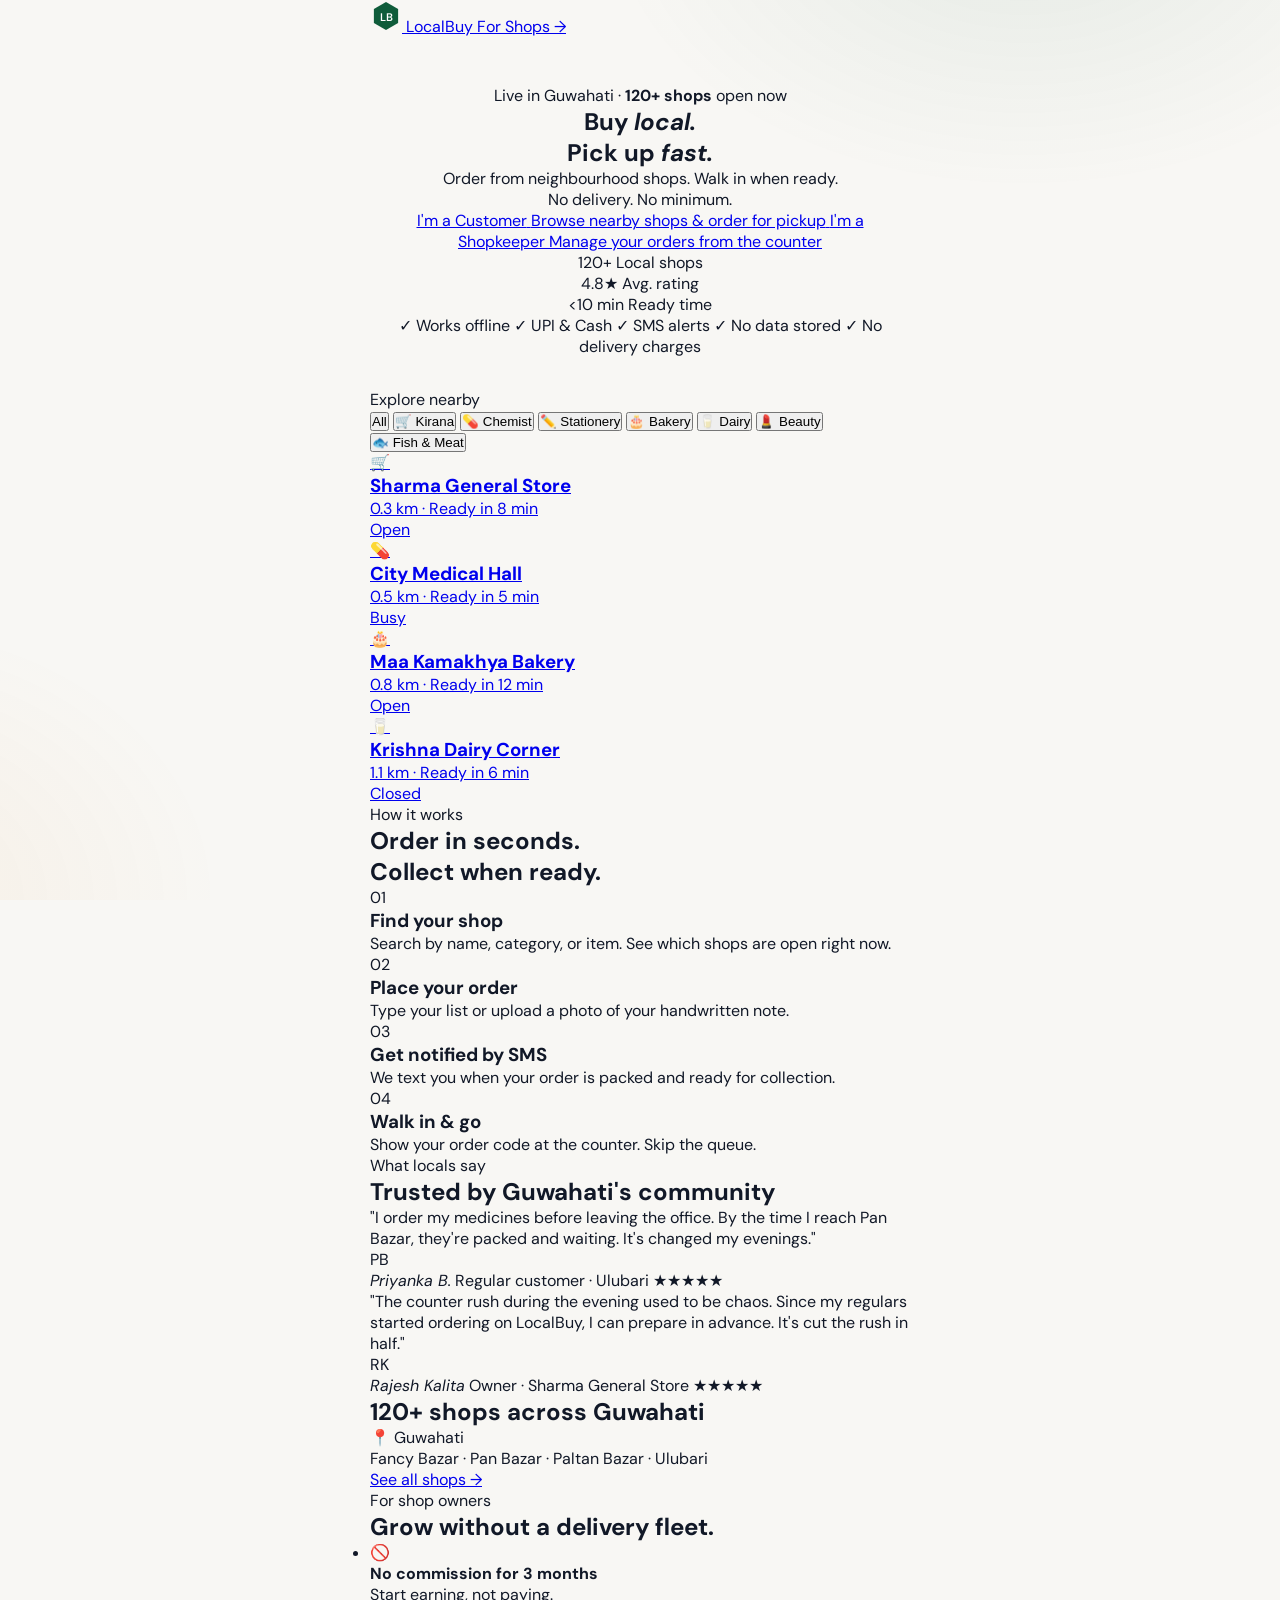
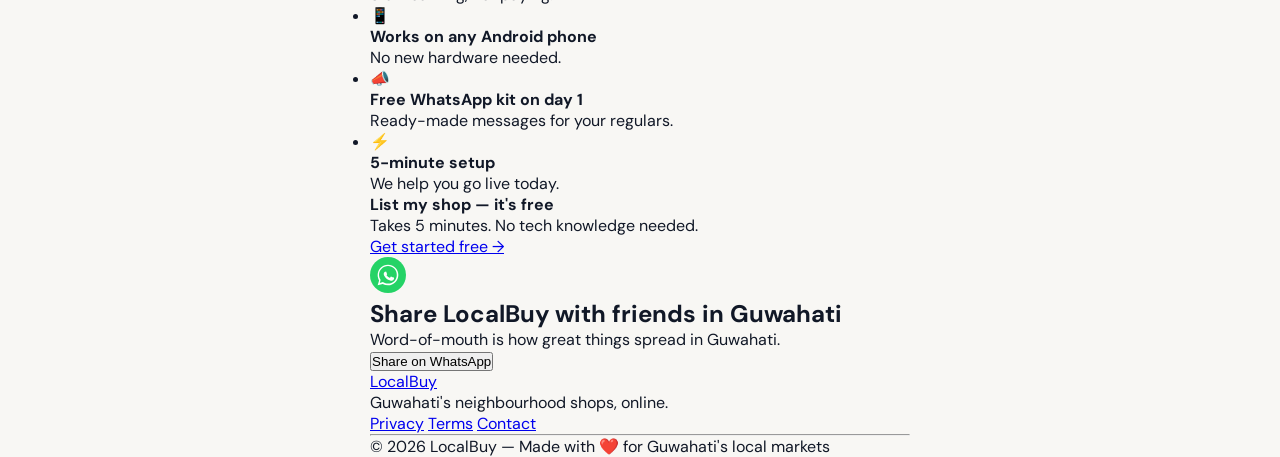
==== commit 96f73096: "updated index.html" ====
--- a/index.html
+++ b/index.html
@@ -11,12 +11,12 @@
   <meta name="apple-mobile-web-app-title" content="LocalBuy">
 
   <!-- Open Graph -->
-  <meta property="og:title" content="LocalBuy — Guwahati's neighbourhood shops, online">
+  <meta property="og:title" content="LocalBuy — Gharmura's neighbourhood shops, online">
   <meta property="og:description" content="Order from kiranas, chemists, bakeries and more. Walk in when ready.">
   <meta property="og:type" content="website">
-  <meta property="og:url" content="https://localbuy.in">
-
-  <title>LocalBuy — Buy local. Pick up fast. Guwahati.</title>
+  <meta property="og:url" content="https://localbuy.netlify.app">
+
+  <title>LocalBuy — Buy local. Pick up fast. Gharmura.</title>
 
   <!-- Preconnect for Google Fonts (performance) -->
   <link rel="preconnect" href="https://fonts.googleapis.com">
@@ -88,8 +88,8 @@
   </style>
 
   <!-- Deferred full CSS (non-blocking) -->
-  <link rel="stylesheet" href="css/main.css">
-  <link rel="stylesheet" href="css/animations.css">
+  <link rel="stylesheet" href="'/css/main.css">
+  <link rel="stylesheet" href="'/css/animations.css">
 </head>
 <body>
 
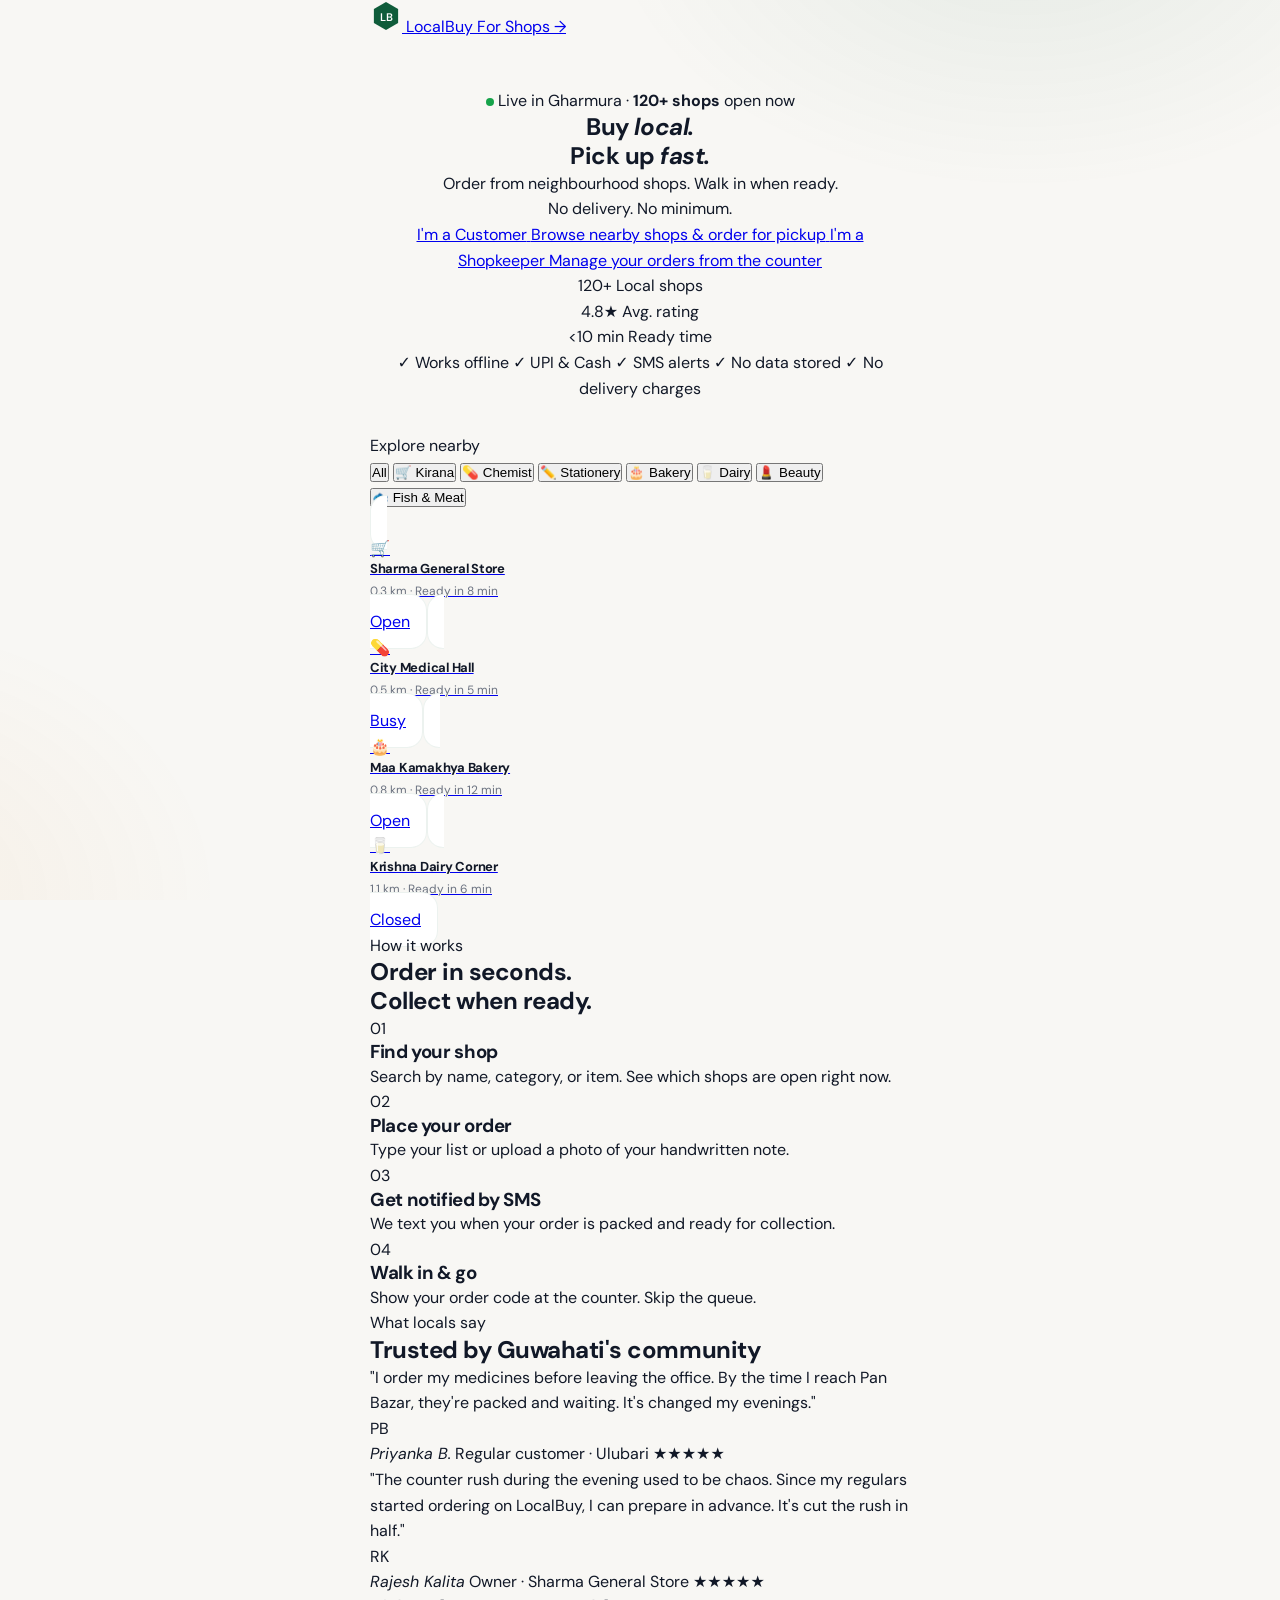
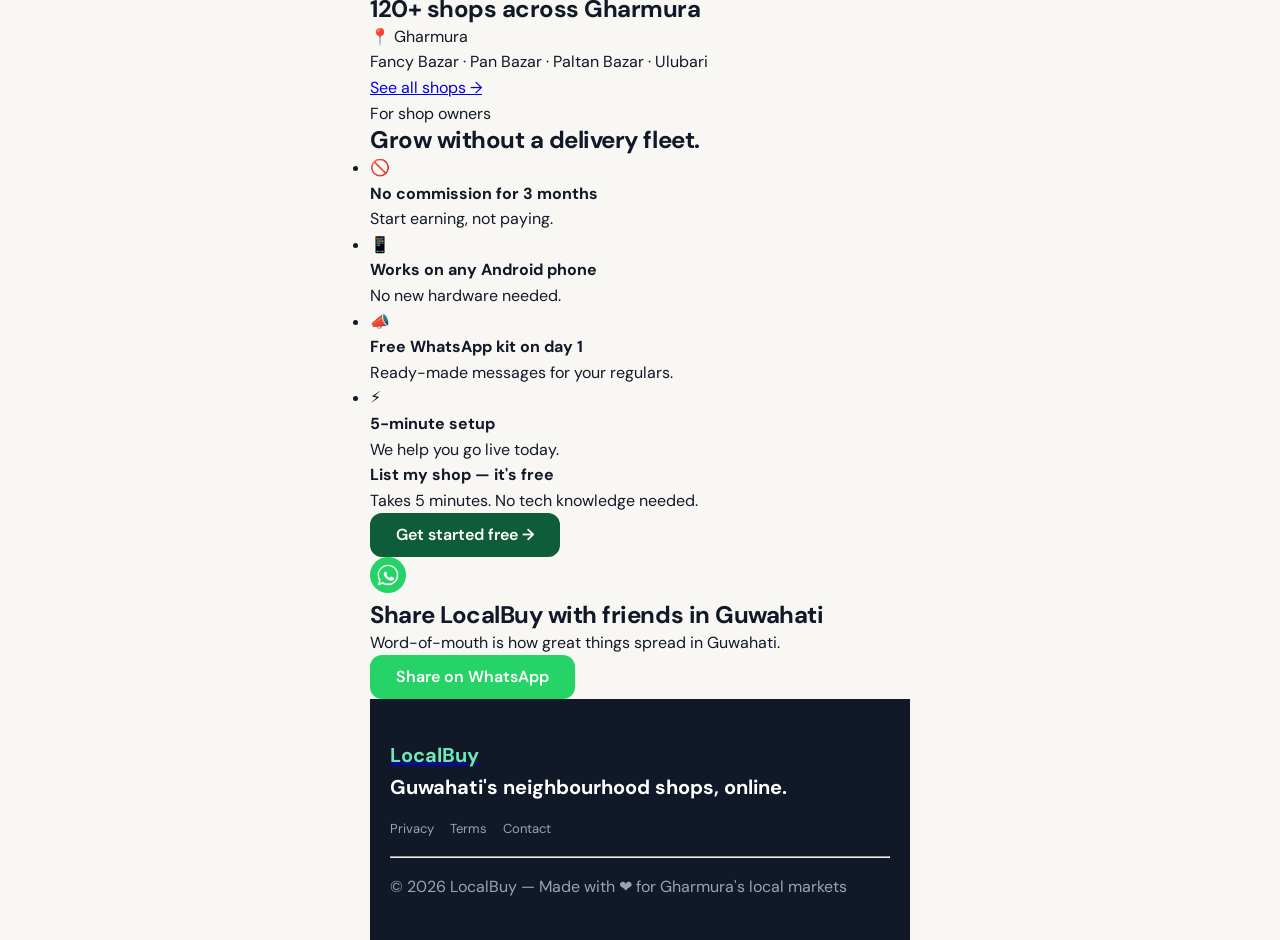
==== commit 976cc981: "updated index.html" ====
--- a/index.html
+++ b/index.html
@@ -88,8 +88,8 @@
   </style>
 
   <!-- Deferred full CSS (non-blocking) -->
-  <link rel="stylesheet" href="'/css/main.css">
-  <link rel="stylesheet" href="'/css/animations.css">
+  <link rel="stylesheet" href="css/main.css">
+  <link rel="stylesheet" href="css/animations.css">
 </head>
 <body>
 
@@ -132,7 +132,7 @@
     <!-- Live badge -->
     <div class="live-badge animate-child" role="status" aria-live="polite">
       <span class="live-dot" aria-hidden="true"></span>
-      <span>Live in Guwahati · <strong>120+ shops</strong> open now</span>
+      <span>Live in Gharmura · <strong>120+ shops</strong> open now</span>
     </div>
 
     <!-- H1 -->
@@ -285,7 +285,7 @@
        MAP TEASER
   ═══════════════════════════════════════════════════════════════════ -->
   <section class="map-section" aria-labelledby="map-heading">
-    <h2 id="map-heading" class="section-heading">120+ shops across Guwahati</h2>
+    <h2 id="map-heading" class="section-heading">120+ shops across Gharmura</h2>
 
     <!-- Decorative CSS map frame -->
     <div class="map-frame" role="img" aria-label="Map showing LocalBuy shops across Guwahati">
@@ -296,7 +296,7 @@
       <div class="map-pin" style="top: 30%; left: 72%;" aria-hidden="true"><div class="map-pin-ring"></div></div>
       <div class="map-pin" style="top: 70%; left: 65%;" aria-hidden="true"><div class="map-pin-ring"></div></div>
       <div class="map-pin" style="top: 15%; left: 48%;" aria-hidden="true"><div class="map-pin-ring"></div></div>
-      <div class="map-label-pill">📍 Guwahati</div>
+      <div class="map-label-pill">📍 Gharmura</div>
     </div>
 
     <p class="map-neighbourhoods" aria-label="Covered neighbourhoods">
@@ -396,7 +396,7 @@
     <p class="footer-bottom">
       © 2026 LocalBuy — Made with <span class="footer-heart" aria-hidden="true">❤️</span>
       <span class="visually-hidden">love</span> for
-      <span class="footer-city">Guwahati's local markets</span>
+      <span class="footer-city">Gharmura's local markets</span>
     </p>
   </footer>
 
--- a/css/main.css
+++ b/css/main.css
@@ -0,0 +1,1040 @@
+/* ============================================================
+   LocalBuy — main.css
+   Design tokens, reset, typography, shared components
+   Built for Guwahati's neighbourhood commerce
+   ============================================================ */
+
+/* ── Google Fonts ─────────────────────────────────────────── */
+@import url('https://fonts.googleapis.com/css2?family=Fraunces:ital,opsz,wght@0,9..144,400;0,9..144,600;1,9..144,400;1,9..144,600;1,9..144,700&family=DM+Sans:ital,opsz,wght@0,9..40,400;0,9..40,500;0,9..40,600;0,9..40,700;1,9..40,400&display=swap');
+
+/* ── CSS Custom Properties (Design Tokens) ────────────────── */
+:root {
+  /* Brand colours */
+  --color-sage:        #0f5c3a;   /* primary — trust, freshness */
+  --color-sage-mid:    #1a7a4e;   /* hover states */
+  --color-sage-light:  #e8f5ee;   /* surface tints, chips */
+  --color-sage-pale:   #f0faf4;   /* step card backgrounds */
+  --color-amber:       #d97706;   /* shopkeeper accent */
+  --color-amber-light: #fffbf0;   /* shopkeeper section bg */
+  --color-surface:     #f8f7f4;   /* page background — never pure white */
+  --color-ink:         #111827;   /* body text */
+  --color-muted:       #6b7280;   /* secondary text */
+
+  /* Traffic-light system — always paired with text + icon */
+  --status-open:       #16a34a;   /* green */
+  --status-busy:       #d97706;   /* amber */
+  --status-closed:     #dc2626;   /* red */
+
+  /* Brand partners */
+  --color-upi:         #5f259f;
+  --color-wa:          #25d366;
+
+  /* Typography scale */
+  --text-xs:    0.75rem;    /* 12px */
+  --text-sm:    0.8125rem;  /* 13px */
+  --text-base:  1rem;       /* 16px */
+  --text-lg:    1.125rem;   /* 18px */
+  --text-xl:    1.25rem;    /* 20px */
+  --text-2xl:   1.5rem;     /* 24px */
+  --text-3xl:   1.875rem;   /* 30px */
+  --text-4xl:   2.25rem;    /* 36px */
+  --text-5xl:   3rem;       /* 48px */
+
+  /* Spacing */
+  --space-1:  0.25rem;
+  --space-2:  0.5rem;
+  --space-3:  0.75rem;
+  --space-4:  1rem;
+  --space-5:  1.25rem;
+  --space-6:  1.5rem;
+  --space-8:  2rem;
+  --space-10: 2.5rem;
+  --space-12: 3rem;
+  --space-16: 4rem;
+
+  /* Radii */
+  --radius-sm:  0.375rem;
+  --radius-md:  0.75rem;
+  --radius-lg:  1rem;
+  --radius-xl:  1.5rem;
+  --radius-full: 9999px;
+
+  /* Shadows */
+  --shadow-sm:  0 1px 3px rgba(0,0,0,0.08);
+  --shadow-md:  0 4px 12px rgba(0,0,0,0.10);
+  --shadow-lg:  0 8px 24px rgba(15,92,58,0.12);
+  --shadow-xl:  0 16px 40px rgba(15,92,58,0.18);
+
+  /* Transitions */
+  --transition-fast:   150ms ease;
+  --transition-base:   250ms ease;
+  --transition-slow:   400ms ease;
+
+  /* Layout */
+  --max-width: 540px;
+  --content-px: 1.25rem;
+}
+
+/* ── CSS Reset ────────────────────────────────────────────── */
+*, *::before, *::after {
+  box-sizing: border-box;
+  margin: 0;
+  padding: 0;
+}
+
+html {
+  font-size: 16px;
+  -webkit-text-size-adjust: 100%;
+  scroll-behavior: smooth;
+}
+
+body {
+  font-family: 'DM Sans', system-ui, sans-serif;
+  background-color: var(--color-surface);
+  color: var(--color-ink);
+  line-height: 1.6;
+  min-height: 100vh;
+  -webkit-font-smoothing: antialiased;
+  -moz-osx-font-smoothing: grayscale;
+  overflow-x: hidden;
+}
+
+/* ── Typography Utilities ─────────────────────────────────── */
+.font-fraunces { font-family: 'Fraunces', Georgia, serif; }
+.font-dm       { font-family: 'DM Sans', system-ui, sans-serif; }
+
+h1, h2, h3, h4, h5, h6 {
+  line-height: 1.2;
+  letter-spacing: -0.02em;
+}
+
+/* Fraunces headings */
+.heading-display {
+  font-family: 'Fraunces', Georgia, serif;
+  font-style: italic;
+  font-weight: 700;
+  font-optical-sizing: auto;
+}
+
+/* ── Layout Utilities ─────────────────────────────────────── */
+.container {
+  width: 100%;
+  max-width: var(--max-width);
+  margin-inline: auto;
+  padding-inline: var(--content-px);
+}
+
+.full-bleed {
+  width: 100%;
+  max-width: var(--max-width);
+  margin-inline: auto;
+}
+
+/* ── Eyebrow Labels ───────────────────────────────────────── */
+.eyebrow {
+  font-family: 'DM Sans', sans-serif;
+  font-size: var(--text-xs);
+  font-weight: 600;
+  letter-spacing: 0.1em;
+  text-transform: uppercase;
+  color: var(--color-sage);
+  display: block;
+  margin-bottom: var(--space-2);
+}
+
+.eyebrow--amber {
+  color: var(--color-amber);
+}
+
+/* ── Buttons ──────────────────────────────────────────────── */
+.btn {
+  display: inline-flex;
+  align-items: center;
+  justify-content: center;
+  gap: var(--space-2);
+  font-family: 'DM Sans', sans-serif;
+  font-size: var(--text-base);
+  font-weight: 600;
+  line-height: 1;
+  text-decoration: none;
+  border: 2px solid transparent;
+  border-radius: var(--radius-md);
+  padding: 0.75rem 1.5rem;
+  min-height: 44px;   /* WCAG 2.1 AA tap target */
+  min-width: 44px;
+  cursor: pointer;
+  transition: background-color var(--transition-base),
+              color var(--transition-base),
+              border-color var(--transition-base),
+              transform var(--transition-fast),
+              box-shadow var(--transition-base);
+  position: relative;
+  overflow: hidden;
+  -webkit-tap-highlight-color: transparent;
+}
+
+/* Button press effect */
+.btn:active {
+  transform: scale(0.97);
+  transition: transform 100ms ease;
+}
+
+/* Focus ring — WCAG 2.1 AA */
+.btn:focus-visible {
+  outline: 2px solid var(--color-sage);
+  outline-offset: 2px;
+}
+
+/* Primary: sage fill */
+.btn-primary {
+  background-color: var(--color-sage);
+  color: #fff;
+  border-color: var(--color-sage);
+}
+.btn-primary:hover {
+  background-color: var(--color-sage-mid);
+  border-color: var(--color-sage-mid);
+}
+
+/* Secondary: white/outlined */
+.btn-secondary {
+  background-color: #fff;
+  color: var(--color-sage);
+  border-color: var(--color-sage);
+}
+.btn-secondary:hover {
+  background-color: var(--color-sage-light);
+}
+
+/* Amber */
+.btn-amber {
+  background-color: var(--color-amber);
+  color: #fff;
+  border-color: var(--color-amber);
+}
+.btn-amber:hover {
+  background-color: #b45309;
+  border-color: #b45309;
+}
+
+/* Ghost */
+.btn-ghost {
+  background-color: transparent;
+  color: var(--color-sage);
+  border-color: transparent;
+}
+.btn-ghost:hover {
+  background-color: var(--color-sage-light);
+}
+
+/* Danger */
+.btn-danger {
+  background-color: transparent;
+  color: var(--status-closed);
+  border-color: var(--status-closed);
+}
+.btn-danger:hover {
+  background-color: #fef2f2;
+}
+
+/* Full width */
+.btn-full { width: 100%; }
+
+/* Large */
+.btn-lg {
+  font-size: var(--text-lg);
+  padding: 1rem 2rem;
+  min-height: 56px;
+}
+
+/* ── Status Badges ────────────────────────────────────────── */
+.badge {
+  display: inline-flex;
+  align-items: center;
+  gap: var(--space-1);
+  font-family: 'DM Sans', sans-serif;
+  font-size: var(--text-xs);
+  font-weight: 600;
+  padding: 0.2rem 0.6rem;
+  border-radius: var(--radius-full);
+  line-height: 1.4;
+  transition: background-color 300ms ease-in-out, color 300ms ease-in-out;
+}
+
+.badge-open {
+  background-color: #dcfce7;
+  color: #15803d;
+}
+
+.badge-busy {
+  background-color: #fef3c7;
+  color: #92400e;
+}
+
+.badge-closed {
+  background-color: #fee2e2;
+  color: #991b1b;
+}
+
+/* ── Live Dot ─────────────────────────────────────────────── */
+.live-dot {
+  display: inline-block;
+  width: 8px;
+  height: 8px;
+  border-radius: 50%;
+  background-color: var(--status-open);
+  flex-shrink: 0;
+}
+
+/* Only animate when user hasn't requested reduced motion */
+@media (prefers-reduced-motion: no-preference) {
+  .live-dot {
+    animation: pulse-dot 1.8s ease-in-out infinite;
+  }
+}
+
+/* ── Shop Cards ───────────────────────────────────────────── */
+.shop-card {
+  background: #fff;
+  border-radius: var(--radius-lg);
+  padding: var(--space-4);
+  border: 1px solid rgba(15,92,58,0.08);
+  cursor: pointer;
+  transition: transform var(--transition-base), box-shadow var(--transition-base);
+  position: relative;
+  overflow: hidden;
+}
+
+@media (prefers-reduced-motion: no-preference) {
+  .shop-card:hover {
+    transform: translateY(-3px);
+    box-shadow: var(--shadow-lg);
+  }
+}
+
+.shop-card:active {
+  transform: translateY(-1px);
+}
+
+.shop-card:focus-visible {
+  outline: 2px solid var(--color-sage);
+  outline-offset: 2px;
+}
+
+.shop-emoji-circle {
+  width: 48px;
+  height: 48px;
+  border-radius: 50%;
+  background-color: var(--color-sage-pale);
+  display: flex;
+  align-items: center;
+  justify-content: center;
+  font-size: 24px;
+  margin-bottom: var(--space-3);
+  flex-shrink: 0;
+}
+
+.shop-card-name {
+  font-weight: 700;
+  font-size: var(--text-sm);
+  color: var(--color-ink);
+  margin-bottom: var(--space-1);
+  line-height: 1.3;
+}
+
+.shop-card-meta {
+  font-size: var(--text-xs);
+  color: var(--color-muted);
+  display: flex;
+  align-items: center;
+  gap: var(--space-2);
+  margin-bottom: var(--space-2);
+}
+
+/* Skeleton shimmer for loading state */
+.skeleton {
+  background: linear-gradient(90deg,
+    #e5e7eb 25%,
+    #f3f4f6 50%,
+    #e5e7eb 75%
+  );
+  background-size: 200% 100%;
+  border-radius: var(--radius-sm);
+}
+
+@media (prefers-reduced-motion: no-preference) {
+  .skeleton {
+    animation: shimmer 1.5s infinite;
+  }
+}
+
+/* ── Category Chips ───────────────────────────────────────── */
+.category-chips {
+  display: flex;
+  gap: var(--space-2);
+  overflow-x: auto;
+  -ms-overflow-style: none;
+  scrollbar-width: none;
+  padding-bottom: var(--space-1);
+}
+
+.category-chips::-webkit-scrollbar { display: none; }
+
+.chip {
+  display: inline-flex;
+  align-items: center;
+  gap: var(--space-1);
+  font-family: 'DM Sans', sans-serif;
+  font-size: var(--text-sm);
+  font-weight: 500;
+  padding: 0.4rem 0.875rem;
+  border-radius: var(--radius-full);
+  border: 1.5px solid rgba(15,92,58,0.2);
+  background: #fff;
+  color: var(--color-ink);
+  cursor: pointer;
+  white-space: nowrap;
+  min-height: 36px;
+  transition: background-color var(--transition-fast),
+              color var(--transition-fast),
+              border-color var(--transition-fast);
+  -webkit-tap-highlight-color: transparent;
+}
+
+.chip:hover {
+  background-color: var(--color-sage-light);
+  border-color: var(--color-sage);
+}
+
+.chip.active {
+  background-color: var(--color-sage);
+  color: #fff;
+  border-color: var(--color-sage);
+}
+
+.chip:focus-visible {
+  outline: 2px solid var(--color-sage);
+  outline-offset: 2px;
+}
+
+/* ── Cards (generic) ──────────────────────────────────────── */
+.card {
+  background: #fff;
+  border-radius: var(--radius-lg);
+  padding: var(--space-5);
+  border: 1px solid rgba(0,0,0,0.06);
+  box-shadow: var(--shadow-sm);
+}
+
+/* ── Form Elements ────────────────────────────────────────── */
+input[type="text"],
+input[type="number"],
+input[type="email"],
+input[type="tel"],
+textarea,
+select {
+  font-family: 'DM Sans', sans-serif;
+  font-size: var(--text-base);
+  color: var(--color-ink);
+  background: #fff;
+  border: 1.5px solid #d1d5db;
+  border-radius: var(--radius-md);
+  padding: 0.75rem 1rem;
+  width: 100%;
+  min-height: 44px;
+  transition: border-color var(--transition-fast), box-shadow var(--transition-fast);
+  -webkit-appearance: none;
+}
+
+input:focus,
+textarea:focus,
+select:focus {
+  outline: none;
+  border-color: var(--color-sage);
+  box-shadow: 0 0 0 3px rgba(15,92,58,0.12);
+}
+
+textarea {
+  resize: vertical;
+  line-height: 1.6;
+}
+
+/* Input with prefix (₹) */
+.input-group {
+  position: relative;
+  display: flex;
+  align-items: center;
+}
+
+.input-prefix {
+  display: flex;
+  align-items: center;
+  border: 1.5px solid #d1d5db;
+  border-radius: var(--radius-md);
+  overflow: hidden;
+  transition: border-color var(--transition-fast), box-shadow var(--transition-fast);
+}
+
+.input-prefix:focus-within {
+  border-color: var(--color-sage);
+  box-shadow: 0 0 0 3px rgba(15,92,58,0.12);
+}
+
+.input-prefix > span {
+  padding: 0.75rem 0.875rem;
+  background-color: var(--color-sage-light);
+  color: var(--color-sage);
+  font-weight: 600;
+  font-size: var(--text-base);
+  border-right: 1.5px solid #d1d5db;
+  white-space: nowrap;
+}
+
+.input-prefix > input {
+  border: none;
+  border-radius: 0;
+  flex: 1;
+  min-width: 0;
+  box-shadow: none;
+}
+
+.input-prefix > input:focus {
+  box-shadow: none;
+}
+
+label {
+  display: block;
+  font-size: var(--text-sm);
+  font-weight: 600;
+  color: var(--color-ink);
+  margin-bottom: var(--space-2);
+}
+
+/* ── Modal / Bottom Sheet ─────────────────────────────────── */
+.modal-overlay {
+  position: fixed;
+  inset: 0;
+  background: rgba(0,0,0,0.5);
+  z-index: 1000;
+  display: flex;
+  align-items: flex-end;
+  justify-content: center;
+  backdrop-filter: blur(2px);
+  -webkit-backdrop-filter: blur(2px);
+  opacity: 0;
+  pointer-events: none;
+  transition: opacity var(--transition-base);
+}
+
+.modal-overlay.active {
+  opacity: 1;
+  pointer-events: all;
+}
+
+.modal-sheet {
+  background: var(--color-surface);
+  border-radius: var(--radius-xl) var(--radius-xl) 0 0;
+  width: 100%;
+  max-width: var(--max-width);
+  max-height: 92vh;
+  overflow-y: auto;
+  overscroll-behavior: contain;
+  transform: translateY(100%);
+  transition: transform var(--transition-slow);
+  padding: var(--space-6) var(--space-5) var(--space-8);
+  position: relative;
+}
+
+/* Modal drag handle */
+.modal-sheet::before {
+  content: '';
+  display: block;
+  width: 40px;
+  height: 4px;
+  background: #d1d5db;
+  border-radius: var(--radius-full);
+  margin: 0 auto var(--space-5);
+}
+
+.modal-overlay.active .modal-sheet {
+  transform: translateY(0);
+}
+
+/* ── Custom Alert/Confirm Dialog ──────────────────────────── */
+.dialog-overlay {
+  position: fixed;
+  inset: 0;
+  background: rgba(0,0,0,0.6);
+  z-index: 2000;
+  display: flex;
+  align-items: center;
+  justify-content: center;
+  padding: var(--space-5);
+  opacity: 0;
+  pointer-events: none;
+  transition: opacity var(--transition-base);
+}
+
+.dialog-overlay.active {
+  opacity: 1;
+  pointer-events: all;
+}
+
+.dialog-box {
+  background: #fff;
+  border-radius: var(--radius-xl);
+  padding: var(--space-8) var(--space-6);
+  width: 100%;
+  max-width: 340px;
+  box-shadow: 0 24px 48px rgba(0,0,0,0.2);
+  transform: scale(0.92) translateY(8px);
+  transition: transform var(--transition-base);
+}
+
+.dialog-overlay.active .dialog-box {
+  transform: scale(1) translateY(0);
+}
+
+.dialog-title {
+  font-family: 'Fraunces', serif;
+  font-size: var(--text-xl);
+  font-weight: 600;
+  margin-bottom: var(--space-3);
+}
+
+.dialog-body {
+  font-size: var(--text-sm);
+  color: var(--color-muted);
+  margin-bottom: var(--space-6);
+  line-height: 1.6;
+}
+
+.dialog-actions {
+  display: flex;
+  flex-direction: column;
+  gap: var(--space-2);
+}
+
+/* ── Info Banners ─────────────────────────────────────────── */
+.banner {
+  border-radius: var(--radius-md);
+  padding: var(--space-3) var(--space-4);
+  font-size: var(--text-sm);
+  display: flex;
+  align-items: flex-start;
+  gap: var(--space-2);
+  line-height: 1.5;
+}
+
+.banner-amber {
+  background-color: #fef3c7;
+  color: #92400e;
+  border-left: 3px solid var(--color-amber);
+}
+
+.banner-green {
+  background-color: #dcfce7;
+  color: #15803d;
+  border-left: 3px solid var(--status-open);
+}
+
+.banner-red {
+  background-color: #fee2e2;
+  color: #991b1b;
+  border-left: 3px solid var(--status-closed);
+}
+
+/* ── Toast Notifications ──────────────────────────────────── */
+.toast-container {
+  position: fixed;
+  bottom: 2rem;
+  left: 50%;
+  transform: translateX(-50%);
+  z-index: 3000;
+  display: flex;
+  flex-direction: column;
+  gap: var(--space-2);
+  align-items: center;
+  pointer-events: none;
+  width: calc(100% - 2rem);
+  max-width: 480px;
+}
+
+.toast {
+  background: var(--color-ink);
+  color: #fff;
+  border-radius: var(--radius-md);
+  padding: var(--space-3) var(--space-4);
+  font-size: var(--text-sm);
+  font-weight: 500;
+  box-shadow: var(--shadow-xl);
+  pointer-events: all;
+  width: 100%;
+  text-align: center;
+}
+
+/* ── Divider ──────────────────────────────────────────────── */
+.divider {
+  height: 1px;
+  background: rgba(0,0,0,0.07);
+  margin: var(--space-5) 0;
+}
+
+/* ── Section spacing ──────────────────────────────────────── */
+.section { padding: var(--space-10) 0; }
+.section-sm { padding: var(--space-6) 0; }
+
+/* ── Focusable elements global focus ring ─────────────────── */
+a:focus-visible,
+button:focus-visible,
+[tabindex]:focus-visible {
+  outline: 2px solid var(--color-sage);
+  outline-offset: 2px;
+  border-radius: 2px;
+}
+
+/* ── Utility classes ──────────────────────────────────────── */
+.text-sage   { color: var(--color-sage); }
+.text-amber  { color: var(--color-amber); }
+.text-muted  { color: var(--color-muted); }
+.text-ink    { color: var(--color-ink); }
+.text-sm     { font-size: var(--text-sm); }
+.text-xs     { font-size: var(--text-xs); }
+.fw-600      { font-weight: 600; }
+.fw-700      { font-weight: 700; }
+.mt-2        { margin-top: var(--space-2); }
+.mt-3        { margin-top: var(--space-3); }
+.mt-4        { margin-top: var(--space-4); }
+.mt-6        { margin-top: var(--space-6); }
+.mb-2        { margin-bottom: var(--space-2); }
+.mb-4        { margin-bottom: var(--space-4); }
+.mb-6        { margin-bottom: var(--space-6); }
+.flex        { display: flex; }
+.flex-col    { flex-direction: column; }
+.items-center { align-items: center; }
+.justify-between { justify-content: space-between; }
+.gap-2       { gap: var(--space-2); }
+.gap-3       { gap: var(--space-3); }
+.gap-4       { gap: var(--space-4); }
+.hidden      { display: none !important; }
+.sr-only {
+  position: absolute;
+  width: 1px;
+  height: 1px;
+  padding: 0;
+  margin: -1px;
+  overflow: hidden;
+  clip: rect(0,0,0,0);
+  white-space: nowrap;
+  border-width: 0;
+}
+
+/* ── Stars ────────────────────────────────────────────────── */
+.stars {
+  color: #f59e0b;
+  font-size: var(--text-sm);
+  letter-spacing: 1px;
+}
+
+/* ── Header / Navbar ──────────────────────────────────────── */
+.site-header {
+  position: sticky;
+  top: 0;
+  z-index: 100;
+  background: rgba(248,247,244,0.88);
+  backdrop-filter: blur(12px);
+  -webkit-backdrop-filter: blur(12px);
+  border-bottom: 1px solid rgba(15,92,58,0.08);
+  transition: box-shadow var(--transition-base);
+}
+
+.site-header.scrolled {
+  box-shadow: var(--shadow-sm);
+}
+
+.site-header-inner {
+  display: flex;
+  align-items: center;
+  justify-content: space-between;
+  padding: var(--space-4) var(--content-px);
+  max-width: var(--max-width);
+  margin-inline: auto;
+  min-height: 60px;
+}
+
+.logo {
+  display: flex;
+  align-items: center;
+  gap: var(--space-2);
+  text-decoration: none;
+}
+
+.logo-wordmark {
+  font-family: 'DM Sans', sans-serif;
+  font-size: var(--text-xl);
+  font-weight: 700;
+  line-height: 1;
+}
+
+.logo-wordmark .local { color: var(--color-ink); }
+.logo-wordmark .buy   { color: var(--color-sage); }
+
+/* ── Footer ───────────────────────────────────────────────── */
+.site-footer {
+  background: #111827;
+  color: #9ca3af;
+  padding: var(--space-10) var(--content-px);
+}
+
+.site-footer-inner {
+  max-width: var(--max-width);
+  margin-inline: auto;
+}
+
+.footer-brand {
+  font-family: 'DM Sans', sans-serif;
+  font-size: var(--text-xl);
+  font-weight: 700;
+  color: #fff;
+  margin-bottom: var(--space-4);
+}
+
+.footer-brand span { color: #6ee7b7; }
+
+.footer-links {
+  display: flex;
+  gap: var(--space-4);
+  margin-bottom: var(--space-4);
+}
+
+.footer-links a {
+  color: #9ca3af;
+  text-decoration: none;
+  font-size: var(--text-sm);
+  transition: color var(--transition-fast);
+}
+
+.footer-links a:hover { color: #fff; }
+
+.footer-divider {
+  height: 1px;
+  background: rgba(255,255,255,0.1);
+  margin: var(--space-4) 0;
+}
+
+.footer-copy {
+  font-size: var(--text-xs);
+  color: #6b7280;
+}
+
+.footer-copy .mint { color: #6ee7b7; }
+
+/* ── Install Banner ───────────────────────────────────────── */
+.install-banner {
+  background: var(--color-sage);
+  color: #fff;
+  padding: var(--space-3) var(--content-px);
+  display: flex;
+  align-items: center;
+  justify-content: space-between;
+  gap: var(--space-3);
+  position: sticky;
+  top: 0;
+  z-index: 200;
+  transform: translateY(0);
+  transition: transform 0.35s ease;
+}
+
+.install-banner.dismissed {
+  transform: translateY(-100%);
+}
+
+.install-banner-text h3 {
+  font-size: var(--text-sm);
+  font-weight: 700;
+  color: #fff;
+}
+
+.install-banner-text p {
+  font-size: var(--text-xs);
+  color: rgba(255,255,255,0.75);
+}
+
+.install-btn {
+  flex-shrink: 0;
+  background: transparent;
+  border: 1.5px solid rgba(255,255,255,0.7);
+  color: #fff;
+  border-radius: var(--radius-md);
+  padding: 0.4rem 0.875rem;
+  font-size: var(--text-sm);
+  font-weight: 600;
+  cursor: pointer;
+  min-height: 36px;
+  font-family: 'DM Sans', sans-serif;
+  transition: background-color var(--transition-fast);
+  white-space: nowrap;
+}
+
+.install-btn:hover {
+  background: rgba(255,255,255,0.15);
+}
+
+/* ── Tabs ─────────────────────────────────────────────────── */
+.tabs {
+  display: flex;
+  border-bottom: 2px solid #e5e7eb;
+  margin-bottom: var(--space-5);
+}
+
+.tab-btn {
+  flex: 1;
+  font-family: 'DM Sans', sans-serif;
+  font-size: var(--text-sm);
+  font-weight: 600;
+  color: var(--color-muted);
+  background: none;
+  border: none;
+  padding: var(--space-3) var(--space-4);
+  cursor: pointer;
+  min-height: 44px;
+  border-bottom: 2px solid transparent;
+  margin-bottom: -2px;
+  transition: color var(--transition-fast), border-color var(--transition-fast);
+}
+
+.tab-btn.active {
+  color: var(--color-sage);
+  border-bottom-color: var(--color-sage);
+}
+
+.tab-btn:focus-visible {
+  outline: 2px solid var(--color-sage);
+  outline-offset: -2px;
+}
+
+/* ── Upload Zone ──────────────────────────────────────────── */
+.upload-zone {
+  border: 2px dashed rgba(15,92,58,0.3);
+  border-radius: var(--radius-lg);
+  padding: var(--space-8) var(--space-5);
+  text-align: center;
+  cursor: pointer;
+  transition: border-color var(--transition-fast), background-color var(--transition-fast);
+}
+
+.upload-zone:hover, .upload-zone.dragover {
+  border-color: var(--color-sage);
+  background: var(--color-sage-light);
+}
+
+/* ── Progress / Timeline ──────────────────────────────────── */
+.timeline {
+  display: flex;
+  flex-direction: column;
+  gap: 0;
+}
+
+.timeline-item {
+  display: flex;
+  gap: var(--space-4);
+  position: relative;
+  padding-bottom: var(--space-5);
+}
+
+.timeline-item:last-child {
+  padding-bottom: 0;
+}
+
+.timeline-item::before {
+  /* Connecting line */
+  content: '';
+  position: absolute;
+  left: 10px;
+  top: 22px;
+  width: 2px;
+  height: calc(100% - 22px);
+  background: #e5e7eb;
+}
+
+.timeline-item:last-child::before { display: none; }
+
+.timeline-dot {
+  width: 22px;
+  height: 22px;
+  border-radius: 50%;
+  border: 2px solid #d1d5db;
+  background: #fff;
+  flex-shrink: 0;
+  display: flex;
+  align-items: center;
+  justify-content: center;
+  margin-top: 2px;
+  position: relative;
+  z-index: 1;
+  transition: background-color 300ms, border-color 300ms;
+}
+
+.timeline-dot.completed {
+  background: var(--color-sage);
+  border-color: var(--color-sage);
+  color: #fff;
+  font-size: 10px;
+}
+
+.timeline-dot.active {
+  background: var(--color-sage);
+  border-color: var(--color-sage);
+}
+
+.timeline-content {
+  flex: 1;
+  padding-top: 2px;
+}
+
+.timeline-label {
+  font-weight: 600;
+  font-size: var(--text-sm);
+  margin-bottom: var(--space-1);
+}
+
+.timeline-item.active .timeline-label {
+  color: var(--color-sage);
+}
+
+.timeline-desc {
+  font-size: var(--text-xs);
+  color: var(--color-muted);
+}
+
+/* Active stage pulsing left border */
+.timeline-item.active {
+  border-left: 3px solid var(--color-sage);
+  padding-left: var(--space-3);
+  margin-left: -3px;
+}
+
+@media (prefers-reduced-motion: no-preference) {
+  .timeline-item.active {
+    animation: pulse-border 2s ease-in-out infinite;
+  }
+}
+
+/* ── WhatsApp Button ──────────────────────────────────────── */
+.btn-wa {
+  background-color: var(--color-wa);
+  color: #fff;
+  border-color: var(--color-wa);
+}
+
+.btn-wa:hover {
+  background-color: #1da851;
+  border-color: #1da851;
+}
+
+/* ── Responsive max-width centering ──────────────────────────*/
+@media (min-width: 541px) {
+  .full-bleed {
+    box-shadow: var(--shadow-md);
+  }
+}
--- a/css/animations.css
+++ b/css/animations.css
@@ -0,0 +1,239 @@
+/* ============================================================
+   LocalBuy — animations.css
+   All @keyframes centralised here.
+   All animations wrapped in prefers-reduced-motion check.
+   ============================================================ */
+
+/* ── Core Keyframes ───────────────────────────────────────── */
+
+/* Staggered entrance on hero elements */
+@keyframes fadeUp {
+  from { opacity: 0; transform: translateY(18px); }
+  to   { opacity: 1; transform: translateY(0); }
+}
+
+/* Live dot pulse (status indicator) */
+@keyframes pulse-dot {
+  0%, 100% { box-shadow: 0 0 0 0 rgba(22,163,74,0.5); }
+  50%       { box-shadow: 0 0 0 6px rgba(22,163,74,0); }
+}
+
+/* Amber pulse dot for busy status */
+@keyframes pulse-dot-amber {
+  0%, 100% { box-shadow: 0 0 0 0 rgba(217,119,6,0.5); }
+  50%       { box-shadow: 0 0 0 6px rgba(217,119,6,0); }
+}
+
+/* Map pin ping — ring expands and fades */
+@keyframes ping {
+  0%   { transform: scale(1);   opacity: 0.7; }
+  100% { transform: scale(2.4); opacity: 0; }
+}
+
+/* Slide down for new order cards */
+@keyframes slideDown {
+  from { opacity: 0; transform: translateY(-16px); }
+  to   { opacity: 1; transform: translateY(0); }
+}
+
+/* Shimmer for skeleton loading states */
+@keyframes shimmer {
+  0%   { background-position: 200% 0; }
+  100% { background-position: -200% 0; }
+}
+
+/* Pulsing border for closing-soon CTA */
+@keyframes pulse-border {
+  0%, 100% { border-color: var(--color-sage); }
+  50%       { border-color: rgba(15,92,58,0.3); }
+}
+
+/* Pulsing border amber variant */
+@keyframes pulse-border-amber {
+  0%, 100% { border-color: var(--color-amber); box-shadow: 0 0 0 0 rgba(217,119,6,0.3); }
+  50%       { border-color: rgba(217,119,6,0.5); box-shadow: 0 0 0 6px rgba(217,119,6,0); }
+}
+
+/* Screen flash for new order alert */
+@keyframes screenFlash {
+  0%   { opacity: 0; }
+  20%  { opacity: 0.35; }
+  100% { opacity: 0; }
+}
+
+/* Confetti burst — CSS-only celebration */
+@keyframes confetti-fall-1 {
+  0%   { transform: translateY(0) rotate(0deg);   opacity: 1; }
+  100% { transform: translateY(60px) rotate(360deg); opacity: 0; }
+}
+@keyframes confetti-fall-2 {
+  0%   { transform: translateY(0) rotate(0deg) translateX(0);     opacity: 1; }
+  100% { transform: translateY(50px) rotate(-180deg) translateX(20px); opacity: 0; }
+}
+@keyframes confetti-fall-3 {
+  0%   { transform: translateY(0) rotate(45deg) translateX(0);      opacity: 1; }
+  100% { transform: translateY(55px) rotate(-90deg) translateX(-18px); opacity: 0; }
+}
+@keyframes confetti-fall-4 {
+  0%   { transform: translateY(0) rotate(10deg);   opacity: 1; }
+  100% { transform: translateY(48px) rotate(270deg); opacity: 0; }
+}
+@keyframes confetti-fall-5 {
+  0%   { transform: translateY(0) rotate(-30deg);  opacity: 1; }
+  100% { transform: translateY(52px) rotate(200deg); opacity: 0; }
+}
+
+/* Order code reveal */
+@keyframes popIn {
+  0%   { opacity: 0; transform: scale(0.88); }
+  60%  { transform: scale(1.04); }
+  100% { opacity: 1; transform: scale(1); }
+}
+
+/* Toast slide up */
+@keyframes toastIn {
+  from { opacity: 0; transform: translateX(-50%) translateY(16px); }
+  to   { opacity: 1; transform: translateX(-50%) translateY(0); }
+}
+
+/* Install banner slide up (dismiss) */
+@keyframes slideUpOut {
+  from { transform: translateY(0); }
+  to   { transform: translateY(-100%); }
+}
+
+/* Spinner */
+@keyframes spin {
+  from { transform: rotate(0deg); }
+  to   { transform: rotate(360deg); }
+}
+
+/* Fade in */
+@keyframes fadeIn {
+  from { opacity: 0; }
+  to   { opacity: 1; }
+}
+
+/* Shift summary entrance */
+@keyframes expandIn {
+  from { opacity: 0; transform: scale(0.95) translateY(12px); }
+  to   { opacity: 1; transform: scale(1) translateY(0); }
+}
+
+/* ── Animation Utility Classes ────────────────────────────── */
+/* All wrapped in prefers-reduced-motion */
+
+@media (prefers-reduced-motion: no-preference) {
+
+  .anim-fadeUp {
+    animation: fadeUp 0.5s ease forwards;
+  }
+
+  /* Staggered hero children: add data-delay="1" through "8" */
+  [data-delay="1"] { animation-delay: 0.06s; }
+  [data-delay="2"] { animation-delay: 0.12s; }
+  [data-delay="3"] { animation-delay: 0.18s; }
+  [data-delay="4"] { animation-delay: 0.24s; }
+  [data-delay="5"] { animation-delay: 0.30s; }
+  [data-delay="6"] { animation-delay: 0.36s; }
+  [data-delay="7"] { animation-delay: 0.42s; }
+  [data-delay="8"] { animation-delay: 0.48s; }
+
+  /* Initially hidden, revealed by animation */
+  .anim-fadeUp { opacity: 0; }
+
+  .anim-slideDown {
+    animation: slideDown 0.4s ease forwards;
+  }
+
+  .anim-popIn {
+    animation: popIn 0.5s cubic-bezier(0.34, 1.56, 0.64, 1) forwards;
+  }
+
+  .anim-spin {
+    animation: spin 1s linear infinite;
+  }
+
+  .anim-fadeIn {
+    animation: fadeIn 0.4s ease forwards;
+  }
+
+  .anim-expandIn {
+    animation: expandIn 0.5s ease forwards;
+  }
+
+  /* Pulse-border animation for closing-soon button */
+  .pulse-border-amber {
+    animation: pulse-border-amber 1.5s ease-in-out infinite;
+  }
+
+  /* Confetti container — uses pseudo-elements */
+  .confetti-burst {
+    position: relative;
+    overflow: visible;
+  }
+
+  .confetti-burst::before,
+  .confetti-burst::after {
+    content: '🎉';
+    position: absolute;
+    font-size: 20px;
+    pointer-events: none;
+    top: -8px;
+  }
+
+  .confetti-burst::before {
+    left: 20%;
+    animation: confetti-fall-1 0.8s ease forwards;
+  }
+
+  .confetti-burst::after {
+    right: 20%;
+    animation: confetti-fall-2 0.8s ease 0.1s forwards;
+  }
+
+  /* Screen flash overlay (injected via JS) */
+  .flash-overlay {
+    position: fixed;
+    inset: 0;
+    background: #fff;
+    pointer-events: none;
+    z-index: 9999;
+    animation: screenFlash 0.3s ease forwards;
+  }
+
+  /* Skeleton loading shimmer */
+  .skeleton {
+    background: linear-gradient(90deg,
+      #e5e7eb 25%,
+      #f3f4f6 50%,
+      #e5e7eb 75%
+    );
+    background-size: 200% 100%;
+    animation: shimmer 1.5s infinite;
+  }
+
+  /* Spinner component */
+  .spinner {
+    width: 24px;
+    height: 24px;
+    border: 3px solid rgba(15,92,58,0.2);
+    border-top-color: var(--color-sage);
+    border-radius: 50%;
+    animation: spin 0.8s linear infinite;
+    display: inline-block;
+    flex-shrink: 0;
+  }
+
+  /* New order slide-in */
+  .order-card-new {
+    animation: slideDown 0.4s ease forwards;
+  }
+
+}
+
+/* When reduced motion IS preferred — keep it static but visible */
+@media (prefers-reduced-motion: reduce) {
+  .anim-fadeUp { opacity: 1; }
+  .skeleton { background: #e5e7eb; }
+}
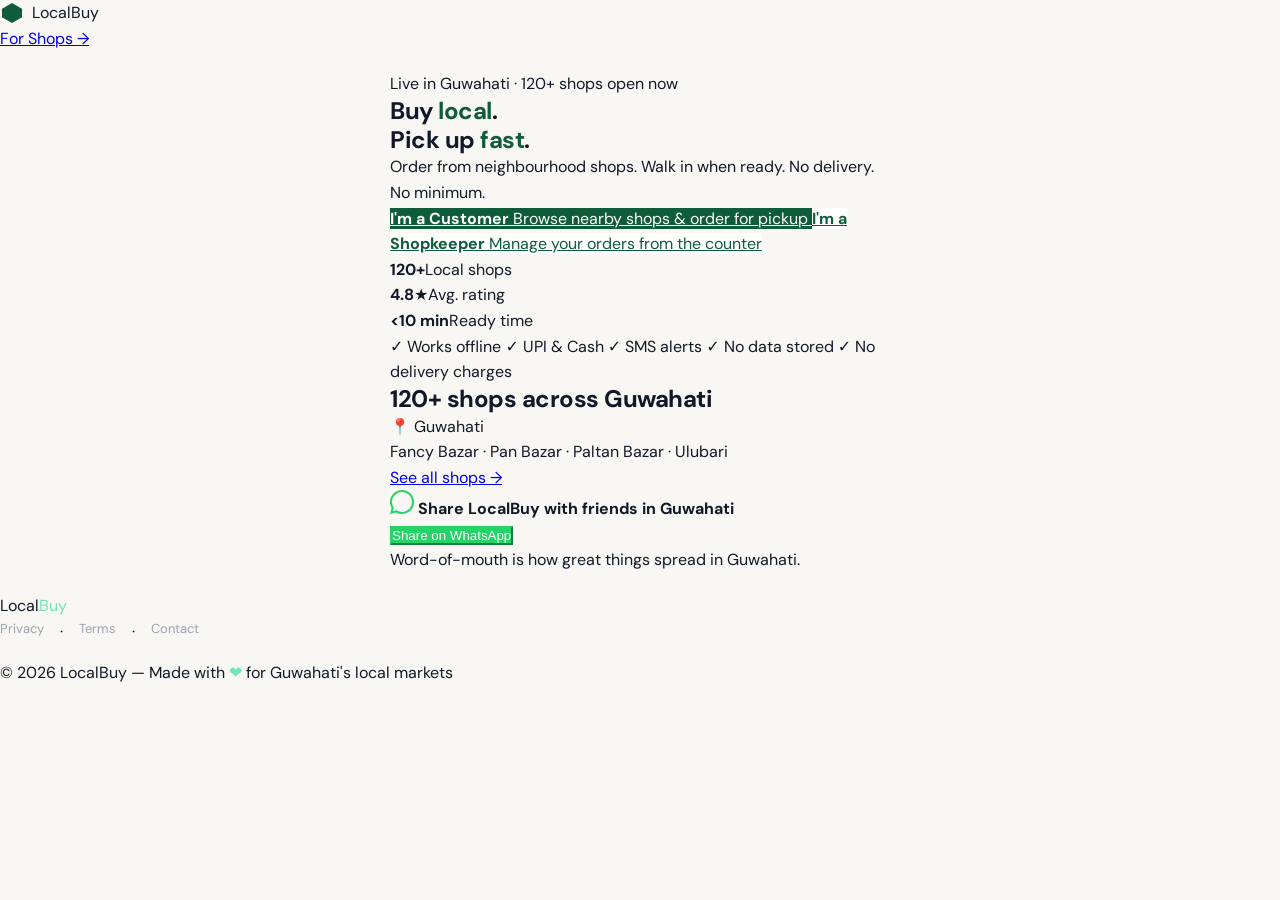
==== commit 4c862d7b: "commits" ====
--- a/index.html
+++ b/index.html
@@ -2,476 +2,116 @@
 <html lang="en-IN">
 <head>
   <meta charset="UTF-8">
-  <meta name="viewport" content="width=device-width, initial-scale=1.0, viewport-fit=cover">
-  <meta name="description" content="Order from local shops in Guwahati. Walk in and collect. No delivery. No minimum.">
+  <meta name="viewport" content="width=device-width, initial-scale=1.0, maximum-scale=1.0, user-scalable=no">
+  <title>LocalBuy — Guwahati</title>
+  
+  <link rel="manifest" href="/assets/manifest.json">
   <meta name="theme-color" content="#0f5c3a">
-  <meta name="mobile-web-app-capable" content="yes">
-  <meta name="apple-mobile-web-app-capable" content="yes">
-  <meta name="apple-mobile-web-app-status-bar-style" content="black-translucent">
-  <meta name="apple-mobile-web-app-title" content="LocalBuy">
-
-  <!-- Open Graph -->
-  <meta property="og:title" content="LocalBuy — Gharmura's neighbourhood shops, online">
-  <meta property="og:description" content="Order from kiranas, chemists, bakeries and more. Walk in when ready.">
-  <meta property="og:type" content="website">
-  <meta property="og:url" content="https://localbuy.netlify.app">
-
-  <title>LocalBuy — Buy local. Pick up fast. Gharmura.</title>
-
-  <!-- Preconnect for Google Fonts (performance) -->
+  
   <link rel="preconnect" href="https://fonts.googleapis.com">
   <link rel="preconnect" href="https://fonts.gstatic.com" crossorigin>
-
-  <!-- Fonts: Fraunces (hero) + DM Sans (UI) — display=swap for performance -->
-  <link href="https://fonts.googleapis.com/css2?family=Fraunces:ital,opsz,wght@0,9..144,400;0,9..144,600;1,9..144,400;1,9..144,600&family=DM+Sans:wght@400;500;600&display=swap" rel="stylesheet">
-
-  <!-- PWA Manifest -->
-  <link rel="manifest" href="assets/manifest.json">
-  <link rel="apple-touch-icon" href="assets/icons/icon-192.png">
-
-  <!-- Critical CSS (above-fold, inlined for <1.5s FCP) -->
+  <link href="https://fonts.googleapis.com/css2?family=DM+Sans:wght@400;500;600;700&family=Fraunces:ital,opsz,wght@1,9..144,400;1,9..144,600&display=swap" rel="stylesheet">
+  
+  <!-- Critical CSS Inlined -->
   <style>
-    /* ── CRITICAL: Design tokens + above-fold layout ── */
-    :root {
-      --color-sage:       #0f5c3a;
-      --color-sage-mid:   #1a7a4e;
-      --color-sage-light: #e8f5ee;
-      --color-sage-pale:  #f0faf4;
-      --color-amber:      #d97706;
-      --color-amber-light:#fffbf0;
-      --color-surface:    #f8f7f4;
-      --color-ink:        #111827;
-      --color-muted:      #6b7280;
-      --status-open:      #16a34a;
-      --status-busy:      #d97706;
-      --status-closed:    #dc2626;
-      --color-upi:        #5f259f;
-      --color-wa:         #25d366;
-    }
-    * { box-sizing: border-box; margin: 0; padding: 0; }
-    html { scroll-behavior: smooth; }
-    body {
-      font-family: 'DM Sans', sans-serif;
-      background: var(--color-surface);
-      color: var(--color-ink);
-      max-width: 540px;
-      margin: 0 auto;
-      min-height: 100vh;
-      position: relative;
-      overflow-x: hidden;
-    }
-    /* Background blobs + noise texture */
-    body::before {
-      content: '';
-      position: fixed;
-      inset: 0;
-      background:
-        radial-gradient(ellipse 600px 400px at 80% -10%, rgba(15,92,58,0.08) 0%, transparent 70%),
-        radial-gradient(ellipse 500px 400px at -10% 100%, rgba(217,119,6,0.06) 0%, transparent 70%);
-      pointer-events: none;
-      z-index: 0;
-    }
-    body::after {
-      content: '';
-      position: fixed;
-      inset: 0;
-      background-image: url("data:image/svg+xml,%3Csvg xmlns='http://www.w3.org/2000/svg' width='200' height='200'%3E%3Cfilter id='noise'%3E%3CfeTurbulence type='fractalNoise' baseFrequency='0.85' numOctaves='4' stitchTiles='stitch'/%3E%3C/filter%3E%3Crect width='200' height='200' filter='url(%23noise)' opacity='0.03'/%3E%3C/svg%3E");
-      opacity: 0.03;
-      pointer-events: none;
-      z-index: 0;
-    }
-    main, nav, section, header, footer { position: relative; z-index: 1; }
-    /* Visually hidden utility */
-    .visually-hidden { position: absolute; width: 1px; height: 1px; padding: 0; margin: -1px; overflow: hidden; clip: rect(0,0,0,0); white-space: nowrap; border: 0; }
-    /* Hero skeleton to avoid CLS */
-    .hero { padding: 48px 20px 32px; text-align: center; }
+    :root { --color-surface: #f8f7f4; --color-sage: #0f5c3a; --color-ink: #111827; }
+    body { background-color: var(--color-surface); margin: 0; font-family: 'DM Sans', sans-serif; color: var(--color-ink); }
+    .hero-container { max-width: 540px; margin: 0 auto; padding: 20px; }
   </style>
-
-  <!-- Deferred full CSS (non-blocking) -->
-  <link rel="stylesheet" href="css/main.css">
-  <link rel="stylesheet" href="css/animations.css">
+  
+  <link rel="stylesheet" href="/css/main.css">
+  <link rel="stylesheet" href="/css/animations.css">
 </head>
 <body>
-
-  <!-- ═══════════════════════════════════════════════════════════════
-       INSTALL BANNER (sticky, sage green, dismissible)
-  ═══════════════════════════════════════════════════════════════════ -->
-  <div id="install-banner" class="install-banner" role="complementary" aria-label="Install LocalBuy app" style="display:none">
-    <div class="install-banner-left">
+  <div id="install-banner" class="install-banner" style="display: none;">
+    <div class="banner-text">
       <strong>📲 Install LocalBuy</strong>
-      <span class="install-banner-sub">Works offline · No app store</span>
+      <span>Works offline · No app store</span>
     </div>
-    <div class="install-banner-right">
-      <button id="btn-install" class="install-btn" aria-label="Install LocalBuy as an app">Install</button>
-      <button id="btn-install-dismiss" class="install-dismiss" aria-label="Dismiss install banner">✕</button>
-    </div>
+    <button id="btn-install" class="btn-outline-white">Install</button>
   </div>
 
-  <!-- ═══════════════════════════════════════════════════════════════
-       NAVBAR (sticky, backdrop blur on scroll)
-  ═══════════════════════════════════════════════════════════════════ -->
-  <nav class="navbar" role="navigation" aria-label="Main navigation">
-    <a href="/" class="navbar-logo" aria-label="LocalBuy — go to homepage">
-      <!-- Hexagon SVG mark -->
-      <svg width="32" height="32" viewBox="0 0 32 32" fill="none" xmlns="http://www.w3.org/2000/svg" aria-hidden="true">
-        <path d="M16 2L28.12 9V23L16 30L3.88 23V9L16 2Z" fill="var(--color-sage)"/>
-        <text x="16" y="21" text-anchor="middle" fill="white" font-family="DM Sans" font-weight="600" font-size="11">LB</text>
-      </svg>
-      <span class="logo-text">
-        <span class="logo-local">Local</span><span class="logo-buy">Buy</span>
-      </span>
-    </a>
-    <a href="shopkeeper.html" class="navbar-shop-link" aria-label="For shop owners">For Shops →</a>
-  </nav>
+  <header class="top-nav">
+    <div class="logo">
+      <svg width="24" height="24" viewBox="0 0 24 24" fill="var(--color-sage)"><path d="M12 2L22 7.8V16.2L12 22L2 16.2V7.8L12 2Z"/></svg>
+      <span><span class="ink">Local</span><span class="sage">Buy</span></span>
+    </div>
+    <a href="shopkeeper.html" class="ghost-link">For Shops &rarr;</a>
+  </header>
 
-  <!-- ═══════════════════════════════════════════════════════════════
-       HERO SECTION
-  ═══════════════════════════════════════════════════════════════════ -->
-  <section class="hero stagger-parent" aria-labelledby="hero-heading">
+  <main class="hero-container">
+    <section class="hero stagger-animate">
+      <div class="live-badge">
+        <span class="pulse-dot"></span> Live in Guwahati · 120+ shops open now
+      </div>
+      
+      <h1>Buy <span class="text-sage">local</span>.<br>Pick up <span class="text-sage">fast</span>.</h1>
+      <p class="subtitle">Order from neighbourhood shops. Walk in when ready. No delivery. No minimum.</p>
+      
+      <div class="cta-stack">
+        <a href="customer.html" class="btn-primary card-cta">
+          <strong>I'm a Customer</strong>
+          <span>Browse nearby shops & order for pickup</span>
+        </a>
+        <a href="shopkeeper.html" class="btn-secondary card-cta">
+          <strong>I'm a Shopkeeper</strong>
+          <span>Manage your orders from the counter</span>
+        </a>
+      </div>
 
-    <!-- Live badge -->
-    <div class="live-badge animate-child" role="status" aria-live="polite">
-      <span class="live-dot" aria-hidden="true"></span>
-      <span>Live in Gharmura · <strong>120+ shops</strong> open now</span>
-    </div>
+      <div class="stats-row">
+        <div class="stat"><strong>120+</strong><span>Local shops</span></div>
+        <div class="stat"><strong>4.8★</strong><span>Avg. rating</span></div>
+        <div class="stat"><strong>&lt;10 min</strong><span>Ready time</span></div>
+      </div>
 
-    <!-- H1 -->
-    <h1 id="hero-heading" class="hero-heading animate-child">
-      Buy <em class="hero-em">local.</em><br>
-      Pick up <em class="hero-em">fast.</em>
-    </h1>
+      <div class="trust-pills">
+        <span>✓ Works offline</span> <span>✓ UPI & Cash</span> <span>✓ SMS alerts</span> <span>✓ No data stored</span> <span>✓ No delivery charges</span>
+      </div>
+    </section>
 
-    <!-- Subtitle -->
-    <p class="hero-subtitle animate-child">
-      Order from neighbourhood shops. Walk in when ready.<br>
-      No delivery. No minimum.
-    </p>
+    <!-- Map Teaser -->
+    <section class="map-teaser stagger-animate">
+      <h2>120+ shops across Guwahati</h2>
+      <div class="map-frame">
+        <div class="pin" style="top: 20%; left: 30%;"></div>
+        <div class="pin" style="top: 45%; left: 60%;"></div>
+        <div class="pin" style="top: 70%; left: 40%;"></div>
+        <div class="pin" style="top: 30%; left: 80%;"></div>
+        <div class="pin" style="top: 60%; left: 15%;"></div>
+        <div class="pin" style="top: 80%; left: 75%;"></div>
+        <div class="map-label">📍 Guwahati</div>
+      </div>
+      <p class="neighborhoods">Fancy Bazar · Pan Bazar · Paltan Bazar · Ulubari</p>
+      <a href="customer.html" class="ghost-link">See all shops &rarr;</a>
+    </section>
 
-    <!-- CTA Cards -->
-    <div class="hero-ctas animate-child" role="group" aria-label="Get started">
-      <a href="customer.html" class="cta-card cta-primary" aria-describedby="cta-customer-sub">
-        <span class="cta-title">I'm a Customer</span>
-        <span class="cta-sub" id="cta-customer-sub">Browse nearby shops &amp; order for pickup</span>
-      </a>
-      <a href="shopkeeper.html" class="cta-card cta-secondary" aria-describedby="cta-shop-sub">
-        <span class="cta-title">I'm a Shopkeeper</span>
-        <span class="cta-sub" id="cta-shop-sub">Manage your orders from the counter</span>
-      </a>
-    </div>
+    <!-- WhatsApp Share -->
+    <section class="wa-share stagger-animate">
+      <div class="wa-card">
+        <div class="wa-header">
+          <svg width="24" height="24" fill="var(--color-wa)" viewBox="0 0 24 24"><path d="M12.031 0C5.385 0 .002 5.384.002 12.029c0 2.124.553 4.195 1.604 6.015L.031 24l6.111-1.604a11.96 11.96 0 005.889 1.53h.005c6.645 0 12.028-5.384 12.028-12.03S18.675 0 12.031 0zm0 21.936a9.98 9.98 0 01-5.086-1.385l-.365-.217-3.777.991.998-3.682-.238-.378a9.96 9.96 0 01-1.53-5.334c0-5.508 4.484-9.992 9.995-9.992 2.668 0 5.176 1.04 7.062 2.927a9.963 9.963 0 012.926 7.065c0 5.508-4.483 9.993-9.985 9.993v.012h-.005z"/></svg>
+          <strong>Share LocalBuy with friends in Guwahati</strong>
+        </div>
+        <button onclick="shareWhatsApp()" class="btn-wa">Share on WhatsApp</button>
+        <p class="sub-copy">Word-of-mouth is how great things spread in Guwahati.</p>
+      </div>
+    </section>
+  </main>
 
-    <!-- Stats Row -->
-    <div class="stats-row animate-child" role="list" aria-label="LocalBuy statistics">
-      <div class="stat-item" role="listitem">
-        <span class="stat-value">120+</span>
-        <span class="stat-label">Local shops</span>
-      </div>
-      <div class="stat-divider" aria-hidden="true"></div>
-      <div class="stat-item" role="listitem">
-        <span class="stat-value">4.8★</span>
-        <span class="stat-label">Avg. rating</span>
-      </div>
-      <div class="stat-divider" aria-hidden="true"></div>
-      <div class="stat-item" role="listitem">
-        <span class="stat-value">&lt;10 min</span>
-        <span class="stat-label">Ready time</span>
+  <footer>
+    <div class="footer-top">
+      <span class="footer-logo">Local<span style="color:#6ee7b7">Buy</span></span>
+      <div class="footer-links">
+        <a href="#">Privacy</a> &middot; <a href="#">Terms</a> &middot; <a href="#">Contact</a>
       </div>
     </div>
-
-    <!-- Trust Pills -->
-    <div class="trust-pills animate-child" role="list" aria-label="Key features">
-      <span class="trust-pill" role="listitem">✓ Works offline</span>
-      <span class="trust-pill" role="listitem">✓ UPI &amp; Cash</span>
-      <span class="trust-pill" role="listitem">✓ SMS alerts</span>
-      <span class="trust-pill" role="listitem">✓ No data stored</span>
-      <span class="trust-pill" role="listitem">✓ No delivery charges</span>
+    <div class="footer-bottom">
+      &copy; 2026 LocalBuy — Made with <span style="color:#6ee7b7">❤️</span> for Guwahati's local markets
     </div>
-  </section>
-
-  <!-- ═══════════════════════════════════════════════════════════════
-       CATEGORIES + SHOP CARDS
-  ═══════════════════════════════════════════════════════════════════ -->
-  <section class="shops-section" aria-labelledby="shops-heading">
-    <p class="section-eyebrow">Explore nearby</p>
-    <h2 id="shops-heading" class="visually-hidden">Browse shops by category</h2>
-
-    <!-- Category chips (horizontally scrollable) -->
-    <div class="category-scroll" role="group" aria-label="Filter by category">
-      <button class="category-chip active" data-category="all" aria-pressed="true">All</button>
-      <button class="category-chip" data-category="kirana" aria-pressed="false">🛒 Kirana</button>
-      <button class="category-chip" data-category="chemist" aria-pressed="false">💊 Chemist</button>
-      <button class="category-chip" data-category="stationery" aria-pressed="false">✏️ Stationery</button>
-      <button class="category-chip" data-category="bakery" aria-pressed="false">🎂 Bakery</button>
-      <button class="category-chip" data-category="dairy" aria-pressed="false">🥛 Dairy</button>
-      <button class="category-chip" data-category="beauty" aria-pressed="false">💄 Beauty</button>
-      <button class="category-chip" data-category="fish" aria-pressed="false">🐟 Fish &amp; Meat</button>
-    </div>
-
-    <!-- Shop Cards Grid -->
-    <div class="shop-grid" id="landing-shop-grid" role="list" aria-label="Nearby shops">
-      <!-- Cards injected by JS, 4 mock shops -->
-    </div>
-  </section>
-
-  <!-- ═══════════════════════════════════════════════════════════════
-       HOW IT WORKS
-  ═══════════════════════════════════════════════════════════════════ -->
-  <section class="how-section" aria-labelledby="how-heading">
-    <p class="section-eyebrow">How it works</p>
-    <h2 id="how-heading" class="section-heading">Order in seconds.<br>Collect when ready.</h2>
-
-    <div class="steps-grid" role="list">
-      <div class="step-card" role="listitem">
-        <span class="step-number" aria-hidden="true">01</span>
-        <h3 class="step-title">Find your shop</h3>
-        <p class="step-desc">Search by name, category, or item. See which shops are open right now.</p>
-      </div>
-      <div class="step-card" role="listitem">
-        <span class="step-number" aria-hidden="true">02</span>
-        <h3 class="step-title">Place your order</h3>
-        <p class="step-desc">Type your list or upload a photo of your handwritten note.</p>
-      </div>
-      <div class="step-card" role="listitem">
-        <span class="step-number" aria-hidden="true">03</span>
-        <h3 class="step-title">Get notified by SMS</h3>
-        <p class="step-desc">We text you when your order is packed and ready for collection.</p>
-      </div>
-      <div class="step-card" role="listitem">
-        <span class="step-number" aria-hidden="true">04</span>
-        <h3 class="step-title">Walk in &amp; go</h3>
-        <p class="step-desc">Show your order code at the counter. Skip the queue.</p>
-      </div>
-    </div>
-  </section>
-
-  <!-- ═══════════════════════════════════════════════════════════════
-       TESTIMONIALS
-  ═══════════════════════════════════════════════════════════════════ -->
-  <section class="testimonials-section" aria-labelledby="testimonials-heading">
-    <p class="section-eyebrow">What locals say</p>
-    <h2 id="testimonials-heading" class="section-heading">Trusted by Guwahati's community</h2>
-
-    <div class="testimonials-grid">
-      <blockquote class="testimonial-card">
-        <p class="testimonial-quote">
-          "I order my medicines before leaving the office. By the time I reach Pan Bazar, they're packed and waiting. It's changed my evenings."
-        </p>
-        <footer class="testimonial-footer">
-          <div class="testimonial-avatar" aria-hidden="true">PB</div>
-          <div class="testimonial-info">
-            <cite class="testimonial-name">Priyanka B.</cite>
-            <span class="testimonial-role muted">Regular customer · Ulubari</span>
-            <span class="testimonial-stars" aria-label="5 out of 5 stars">★★★★★</span>
-          </div>
-        </footer>
-      </blockquote>
-
-      <blockquote class="testimonial-card">
-        <p class="testimonial-quote">
-          "The counter rush during the evening used to be chaos. Since my regulars started ordering on LocalBuy, I can prepare in advance. It's cut the rush in half."
-        </p>
-        <footer class="testimonial-footer">
-          <div class="testimonial-avatar" aria-hidden="true">RK</div>
-          <div class="testimonial-info">
-            <cite class="testimonial-name">Rajesh Kalita</cite>
-            <span class="testimonial-role muted">Owner · Sharma General Store</span>
-            <span class="testimonial-stars" aria-label="5 out of 5 stars">★★★★★</span>
-          </div>
-        </footer>
-      </blockquote>
-    </div>
-  </section>
-
-  <!-- ═══════════════════════════════════════════════════════════════
-       MAP TEASER
-  ═══════════════════════════════════════════════════════════════════ -->
-  <section class="map-section" aria-labelledby="map-heading">
-    <h2 id="map-heading" class="section-heading">120+ shops across Gharmura</h2>
-
-    <!-- Decorative CSS map frame -->
-    <div class="map-frame" role="img" aria-label="Map showing LocalBuy shops across Guwahati">
-      <!-- Pulsing map pins at varied positions -->
-      <div class="map-pin" style="top: 22%; left: 28%;" aria-hidden="true"><div class="map-pin-ring"></div></div>
-      <div class="map-pin" style="top: 45%; left: 55%;" aria-hidden="true"><div class="map-pin-ring"></div></div>
-      <div class="map-pin" style="top: 60%; left: 30%;" aria-hidden="true"><div class="map-pin-ring"></div></div>
-      <div class="map-pin" style="top: 30%; left: 72%;" aria-hidden="true"><div class="map-pin-ring"></div></div>
-      <div class="map-pin" style="top: 70%; left: 65%;" aria-hidden="true"><div class="map-pin-ring"></div></div>
-      <div class="map-pin" style="top: 15%; left: 48%;" aria-hidden="true"><div class="map-pin-ring"></div></div>
-      <div class="map-label-pill">📍 Gharmura</div>
-    </div>
-
-    <p class="map-neighbourhoods" aria-label="Covered neighbourhoods">
-      Fancy Bazar · Pan Bazar · Paltan Bazar · Ulubari
-    </p>
-
-    <a href="customer.html" class="map-cta-link">See all shops →</a>
-  </section>
-
-  <!-- ═══════════════════════════════════════════════════════════════
-       SHOPKEEPER SECTION (warm saffron)
-  ═══════════════════════════════════════════════════════════════════ -->
-  <section class="shopkeeper-section" aria-labelledby="shopkeeper-heading">
-    <p class="section-eyebrow shopkeeper-eyebrow">For shop owners</p>
-    <h2 id="shopkeeper-heading" class="section-heading">Grow without a delivery fleet.</h2>
-
-    <ul class="benefits-list">
-      <li class="benefit-item">
-        <span class="benefit-icon" aria-hidden="true">🚫</span>
-        <div>
-          <strong class="benefit-title">No commission for 3 months</strong>
-          <p class="benefit-desc muted">Start earning, not paying.</p>
-        </div>
-      </li>
-      <li class="benefit-item">
-        <span class="benefit-icon" aria-hidden="true">📱</span>
-        <div>
-          <strong class="benefit-title">Works on any Android phone</strong>
-          <p class="benefit-desc muted">No new hardware needed.</p>
-        </div>
-      </li>
-      <li class="benefit-item">
-        <span class="benefit-icon" aria-hidden="true">📣</span>
-        <div>
-          <strong class="benefit-title">Free WhatsApp kit on day 1</strong>
-          <p class="benefit-desc muted">Ready-made messages for your regulars.</p>
-        </div>
-      </li>
-      <li class="benefit-item">
-        <span class="benefit-icon" aria-hidden="true">⚡</span>
-        <div>
-          <strong class="benefit-title">5-minute setup</strong>
-          <p class="benefit-desc muted">We help you go live today.</p>
-        </div>
-      </li>
-    </ul>
-
-    <div class="shopkeeper-cta-card" role="region" aria-label="Register your shop">
-      <strong class="sk-cta-title">List my shop — it's free</strong>
-      <p class="sk-cta-sub muted">Takes 5 minutes. No tech knowledge needed.</p>
-      <a href="shopkeeper.html#register" class="btn btn-primary sk-cta-btn">Get started free →</a>
-    </div>
-  </section>
-
-  <!-- ═══════════════════════════════════════════════════════════════
-       WHATSAPP SHARE
-  ═══════════════════════════════════════════════════════════════════ -->
-  <section class="wa-share-section" aria-labelledby="wa-heading">
-    <div class="wa-share-card">
-      <!-- WhatsApp Logo SVG -->
-      <svg class="wa-logo" viewBox="0 0 32 32" fill="none" xmlns="http://www.w3.org/2000/svg" aria-hidden="true" width="36" height="36">
-        <circle cx="16" cy="16" r="16" fill="var(--color-wa)"/>
-        <path d="M22.5 9.5C20.8 7.8 18.5 6.8 16 6.8C10.9 6.8 6.8 10.9 6.8 16C6.8 17.7 7.3 19.4 8.1 20.8L6.8 25.2L11.3 24C12.7 24.7 14.3 25.1 16 25.1C21.1 25.1 25.2 21 25.2 15.9C25.2 13.4 24.2 11.2 22.5 9.5ZM16 23.5C14.5 23.5 13 23.1 11.8 22.4L11.5 22.2L8.7 23L9.5 20.3L9.2 20C8.4 18.7 8 17.4 8 16C8 11.6 11.6 8 16 8C18.1 8 20.1 8.8 21.5 10.2C22.9 11.6 23.8 13.7 23.8 15.9C23.8 20.3 20.4 23.5 16 23.5ZM20.3 18.1C20.1 18 19 17.5 18.8 17.4C18.6 17.3 18.5 17.3 18.4 17.5C18.3 17.7 17.9 18.2 17.8 18.4C17.7 18.5 17.6 18.5 17.4 18.4C16.3 17.9 15.5 17.5 14.7 16.3C14.5 16 14.9 16 15.2 15.4C15.3 15.3 15.3 15.2 15.2 15.1C15.1 15 14.7 13.9 14.5 13.4C14.3 12.9 14.1 13 14 13C13.9 13 13.8 13 13.6 13C13.5 13 13.2 13.1 13 13.3C12.8 13.5 12.2 14.1 12.2 15.2C12.2 16.3 13.1 17.4 13.2 17.5C13.4 17.7 14.7 19.7 16.7 20.5C18.2 21.1 18.8 21.2 19.5 21C20 20.9 21 20.4 21.2 19.8C21.5 19.2 21.5 18.7 21.4 18.6C21.4 18.3 20.5 18.2 20.3 18.1Z" fill="white"/>
-      </svg>
-      <div class="wa-share-text">
-        <h2 id="wa-heading" class="wa-heading">Share LocalBuy with friends in Guwahati</h2>
-        <p class="wa-sub muted">Word-of-mouth is how great things spread in Guwahati.</p>
-      </div>
-      <button
-        class="btn btn-wa btn-large wa-share-btn"
-        data-action="whatsapp-share"
-        aria-label="Share LocalBuy on WhatsApp"
-      >
-        Share on WhatsApp
-      </button>
-    </div>
-  </section>
-
-  <!-- ═══════════════════════════════════════════════════════════════
-       FOOTER
-  ═══════════════════════════════════════════════════════════════════ -->
-  <footer class="site-footer" role="contentinfo">
-    <div class="footer-top">
-      <div class="footer-brand">
-        <a href="/" class="footer-logo-link" aria-label="LocalBuy homepage">
-          <span class="footer-logo-local">Local</span><span class="footer-logo-buy">Buy</span>
-        </a>
-        <p class="footer-tagline muted">Guwahati's neighbourhood shops, online.</p>
-      </div>
-      <nav class="footer-links" aria-label="Footer navigation">
-        <a href="#" class="footer-link">Privacy</a>
-        <a href="#" class="footer-link">Terms</a>
-        <a href="#" class="footer-link">Contact</a>
-      </nav>
-    </div>
-    <hr class="footer-divider" aria-hidden="true">
-    <p class="footer-bottom">
-      © 2026 LocalBuy — Made with <span class="footer-heart" aria-hidden="true">❤️</span>
-      <span class="visually-hidden">love</span> for
-      <span class="footer-city">Gharmura's local markets</span>
-    </p>
   </footer>
 
-  <!-- ═══════════════════════════════════════════════════════════════
-       SCRIPTS (deferred, non-blocking)
-  ═══════════════════════════════════════════════════════════════════ -->
-  <script src="js/sw-register.js" defer></script>
-  <script src="js/app.js" defer></script>
-
-  <!-- Landing-specific inline script for category filter + shop cards -->
-  <script defer>
-    document.addEventListener('DOMContentLoaded', () => {
-      // ── Render landing shop cards ──────────────────────────────────
-      const MOCK_SHOPS = [
-        { id: 's1', name: 'Sharma General Store', category: 'kirana',  emoji: '🛒', distance: '0.3 km', ready: '8 min',  status: 'open',   area: 'Fancy Bazar' },
-        { id: 's2', name: 'City Medical Hall',     category: 'chemist', emoji: '💊', distance: '0.5 km', ready: '5 min',  status: 'busy',   area: 'Pan Bazar' },
-        { id: 's3', name: 'Maa Kamakhya Bakery',  category: 'bakery',  emoji: '🎂', distance: '0.8 km', ready: '12 min', status: 'open',   area: 'Paltan Bazar' },
-        { id: 's4', name: 'Krishna Dairy Corner', category: 'dairy',   emoji: '🥛', distance: '1.1 km', ready: '6 min',  status: 'closed', area: 'Ulubari' }
-      ];
-
-      const grid = document.getElementById('landing-shop-grid');
-      if (grid) {
-        MOCK_SHOPS.forEach(shop => {
-          const statusLabel = { open: 'Open', busy: 'Busy', closed: 'Closed' }[shop.status];
-          const card = document.createElement('a');
-          card.href = `customer.html`;
-          card.className = 'shop-card';
-          card.setAttribute('data-category', shop.category);
-          card.setAttribute('role', 'listitem');
-          card.setAttribute('aria-label', `${shop.name} — ${statusLabel}, ${shop.distance}`);
-          card.innerHTML = `
-            <div class="shop-card-icon" aria-hidden="true">${shop.emoji}</div>
-            <div class="shop-card-body">
-              <h3 class="shop-card-name">${shop.name}</h3>
-              <p class="shop-card-meta">${shop.distance} · Ready in ${shop.ready}</p>
-            </div>
-            <span class="status-badge status-${shop.status}">
-              <span class="status-dot" aria-hidden="true"></span>${statusLabel}
-            </span>
-          `;
-          grid.appendChild(card);
-        });
-      }
-
-      // ── Category chip filter (landing page) ────────────────────────
-      const chips = document.querySelectorAll('.category-chip');
-      chips.forEach(chip => {
-        chip.addEventListener('click', () => {
-          chips.forEach(c => { c.classList.remove('active'); c.setAttribute('aria-pressed', 'false'); });
-          chip.classList.add('active');
-          chip.setAttribute('aria-pressed', 'true');
-
-          const cat = chip.dataset.category;
-          const cards = grid?.querySelectorAll('.shop-card');
-          if (!cards) return;
-
-          grid.style.opacity = '0';
-          grid.style.transition = 'opacity 0.2s ease';
-          setTimeout(() => {
-            cards.forEach(card => {
-              const cardCat = card.dataset.category;
-              card.style.display = (cat === 'all' || cardCat === cat) ? '' : 'none';
-            });
-            grid.style.opacity = '1';
-          }, 200);
-        });
-      });
-
-      // ── Navbar scroll effect ───────────────────────────────────────
-      const navbar = document.querySelector('.navbar');
-      window.addEventListener('scroll', () => {
-        navbar?.classList.toggle('scrolled', window.scrollY > 20);
-      }, { passive: true });
-    });
-  </script>
-
+  <script src="/js/app.js" defer></script>
+  <script src="/js/sw-register.js" defer></script>
 </body>
 </html>
--- a/css/main.css
+++ b/css/main.css
@@ -10,35 +10,35 @@
 /* ── CSS Custom Properties (Design Tokens) ────────────────── */
 :root {
   /* Brand colours */
-  --color-sage:        #0f5c3a;   /* primary — trust, freshness */
-  --color-sage-mid:    #1a7a4e;   /* hover states */
-  --color-sage-light:  #e8f5ee;   /* surface tints, chips */
-  --color-sage-pale:   #f0faf4;   /* step card backgrounds */
-  --color-amber:       #d97706;   /* shopkeeper accent */
-  --color-amber-light: #fffbf0;   /* shopkeeper section bg */
-  --color-surface:     #f8f7f4;   /* page background — never pure white */
-  --color-ink:         #111827;   /* body text */
-  --color-muted:       #6b7280;   /* secondary text */
-
-  /* Traffic-light system — always paired with text + icon */
-  --status-open:       #16a34a;   /* green */
-  --status-busy:       #d97706;   /* amber */
-  --status-closed:     #dc2626;   /* red */
+  --color-sage:        #0f5c3a;
+  --color-sage-mid:    #1a7a4e;
+  --color-sage-light:  #e8f5ee;
+  --color-sage-pale:   #f0faf4;
+  --color-amber:       #d97706;
+  --color-amber-light: #fffbf0;
+  --color-surface:     #f8f7f4;
+  --color-ink:         #111827;
+  --color-muted:       #6b7280;
+
+  /* Traffic-light system */
+  --status-open:       #16a34a;
+  --status-busy:       #d97706;
+  --status-closed:     #dc2626;
 
   /* Brand partners */
   --color-upi:         #5f259f;
   --color-wa:          #25d366;
 
   /* Typography scale */
-  --text-xs:    0.75rem;    /* 12px */
-  --text-sm:    0.8125rem;  /* 13px */
-  --text-base:  1rem;       /* 16px */
-  --text-lg:    1.125rem;   /* 18px */
-  --text-xl:    1.25rem;    /* 20px */
-  --text-2xl:   1.5rem;     /* 24px */
-  --text-3xl:   1.875rem;   /* 30px */
-  --text-4xl:   2.25rem;    /* 36px */
-  --text-5xl:   3rem;       /* 48px */
+  --text-xs:    0.75rem;
+  --text-sm:    0.8125rem;
+  --text-base:  1rem;
+  --text-lg:    1.125rem;
+  --text-xl:    1.25rem;
+  --text-2xl:   1.5rem;
+  --text-3xl:   1.875rem;
+  --text-4xl:   2.25rem;
+  --text-5xl:   3rem;
 
   /* Spacing */
   --space-1:  0.25rem;
@@ -53,10 +53,10 @@
   --space-16: 4rem;
 
   /* Radii */
-  --radius-sm:  0.375rem;
-  --radius-md:  0.75rem;
-  --radius-lg:  1rem;
-  --radius-xl:  1.5rem;
+  --radius-sm:   0.375rem;
+  --radius-md:   0.75rem;
+  --radius-lg:   1rem;
+  --radius-xl:   1.5rem;
   --radius-full: 9999px;
 
   /* Shadows */
@@ -70,9 +70,19 @@
   --transition-base:   250ms ease;
   --transition-slow:   400ms ease;
 
+  /*
+    FIX: --transition was defined in customer.html's inline <style> block
+    but never in main.css. Any component using var(--transition) would get
+    no value. Defined here so it's available everywhere.
+  */
+  --transition: 0.2s ease;
+
   /* Layout */
-  --max-width: 540px;
-  --content-px: 1.25rem;
+  --max-width:   540px;
+  --content-px:  1.25rem;
+
+  /* Section padding — centralised here so inline styles on sections aren't needed */
+  --section-pb: 7.5rem; /* 120px — space for bottom nav */
 }
 
 /* ── CSS Reset ────────────────────────────────────────────── */
@@ -108,7 +118,6 @@
   letter-spacing: -0.02em;
 }
 
-/* Fraunces headings */
 .heading-display {
   font-family: 'Fraunces', Georgia, serif;
   font-style: italic;
@@ -142,9 +151,7 @@
   margin-bottom: var(--space-2);
 }
 
-.eyebrow--amber {
-  color: var(--color-amber);
-}
+.eyebrow--amber { color: var(--color-amber); }
 
 /* ── Buttons ──────────────────────────────────────────────── */
 .btn {
@@ -160,32 +167,30 @@
   border: 2px solid transparent;
   border-radius: var(--radius-md);
   padding: 0.75rem 1.5rem;
-  min-height: 44px;   /* WCAG 2.1 AA tap target */
+  min-height: 44px;
   min-width: 44px;
   cursor: pointer;
-  transition: background-color var(--transition-base),
-              color var(--transition-base),
-              border-color var(--transition-base),
-              transform var(--transition-fast),
-              box-shadow var(--transition-base);
+  transition:
+    background-color var(--transition-base),
+    color var(--transition-base),
+    border-color var(--transition-base),
+    transform var(--transition-fast),
+    box-shadow var(--transition-base);
   position: relative;
   overflow: hidden;
   -webkit-tap-highlight-color: transparent;
 }
 
-/* Button press effect */
 .btn:active {
   transform: scale(0.97);
   transition: transform 100ms ease;
 }
 
-/* Focus ring — WCAG 2.1 AA */
 .btn:focus-visible {
   outline: 2px solid var(--color-sage);
   outline-offset: 2px;
 }
 
-/* Primary: sage fill */
 .btn-primary {
   background-color: var(--color-sage);
   color: #fff;
@@ -196,17 +201,13 @@
   border-color: var(--color-sage-mid);
 }
 
-/* Secondary: white/outlined */
 .btn-secondary {
   background-color: #fff;
   color: var(--color-sage);
   border-color: var(--color-sage);
 }
-.btn-secondary:hover {
-  background-color: var(--color-sage-light);
-}
-
-/* Amber */
+.btn-secondary:hover { background-color: var(--color-sage-light); }
+
 .btn-amber {
   background-color: var(--color-amber);
   color: #fff;
@@ -217,35 +218,22 @@
   border-color: #b45309;
 }
 
-/* Ghost */
 .btn-ghost {
   background-color: transparent;
   color: var(--color-sage);
   border-color: transparent;
 }
-.btn-ghost:hover {
-  background-color: var(--color-sage-light);
-}
-
-/* Danger */
+.btn-ghost:hover { background-color: var(--color-sage-light); }
+
 .btn-danger {
   background-color: transparent;
   color: var(--status-closed);
   border-color: var(--status-closed);
 }
-.btn-danger:hover {
-  background-color: #fef2f2;
-}
-
-/* Full width */
-.btn-full { width: 100%; }
-
-/* Large */
-.btn-lg {
-  font-size: var(--text-lg);
-  padding: 1rem 2rem;
-  min-height: 56px;
-}
+.btn-danger:hover { background-color: #fef2f2; }
+
+.btn-full  { width: 100%; }
+.btn-lg    { font-size: var(--text-lg); padding: 1rem 2rem; min-height: 56px; }
 
 /* ── Status Badges ────────────────────────────────────────── */
 .badge {
@@ -261,20 +249,9 @@
   transition: background-color 300ms ease-in-out, color 300ms ease-in-out;
 }
 
-.badge-open {
-  background-color: #dcfce7;
-  color: #15803d;
-}
-
-.badge-busy {
-  background-color: #fef3c7;
-  color: #92400e;
-}
-
-.badge-closed {
-  background-color: #fee2e2;
-  color: #991b1b;
-}
+.badge-open   { background-color: #dcfce7; color: #15803d; }
+.badge-busy   { background-color: #fef3c7; color: #92400e; }
+.badge-closed { background-color: #fee2e2; color: #991b1b; }
 
 /* ── Live Dot ─────────────────────────────────────────────── */
 .live-dot {
@@ -286,11 +263,17 @@
   flex-shrink: 0;
 }
 
-/* Only animate when user hasn't requested reduced motion */
 @media (prefers-reduced-motion: no-preference) {
-  .live-dot {
-    animation: pulse-dot 1.8s ease-in-out infinite;
-  }
+  .live-dot { animation: pulse-dot 1.8s ease-in-out infinite; }
+}
+
+/*
+  FIX: @keyframes pulse-dot was referenced by .live-dot but never defined
+  in this file, causing the animation to silently fail.
+*/
+@keyframes pulse-dot {
+  0%, 100% { transform: scale(1);   opacity: 1; }
+  50%       { transform: scale(1.4); opacity: 0.6; }
 }
 
 /* ── Shop Cards ───────────────────────────────────────────── */
@@ -312,10 +295,7 @@
   }
 }
 
-.shop-card:active {
-  transform: translateY(-1px);
-}
-
+.shop-card:active      { transform: translateY(-1px); }
 .shop-card:focus-visible {
   outline: 2px solid var(--color-sage);
   outline-offset: 2px;
@@ -351,7 +331,15 @@
   margin-bottom: var(--space-2);
 }
 
-/* Skeleton shimmer for loading state */
+/*
+  FIX: @keyframes shimmer was referenced by .skeleton but never defined.
+  Added here.
+*/
+@keyframes shimmer {
+  0%   { background-position: 200% 0; }
+  100% { background-position: -200% 0; }
+}
+
 .skeleton {
   background: linear-gradient(90deg,
     #e5e7eb 25%,
@@ -363,9 +351,7 @@
 }
 
 @media (prefers-reduced-motion: no-preference) {
-  .skeleton {
-    animation: shimmer 1.5s infinite;
-  }
+  .skeleton { animation: shimmer 1.5s infinite; }
 }
 
 /* ── Category Chips ───────────────────────────────────────── */
@@ -377,7 +363,6 @@
   scrollbar-width: none;
   padding-bottom: var(--space-1);
 }
-
 .category-chips::-webkit-scrollbar { display: none; }
 
 .chip {
@@ -395,9 +380,10 @@
   cursor: pointer;
   white-space: nowrap;
   min-height: 36px;
-  transition: background-color var(--transition-fast),
-              color var(--transition-fast),
-              border-color var(--transition-fast);
+  transition:
+    background-color var(--transition-fast),
+    color var(--transition-fast),
+    border-color var(--transition-fast);
   -webkit-tap-highlight-color: transparent;
 }
 
@@ -406,7 +392,8 @@
   border-color: var(--color-sage);
 }
 
-.chip.active {
+.chip.active,
+.chip.chip--active {
   background-color: var(--color-sage);
   color: #fff;
   border-color: var(--color-sage);
@@ -443,7 +430,15 @@
   width: 100%;
   min-height: 44px;
   transition: border-color var(--transition-fast), box-shadow var(--transition-fast);
+  /*
+    FIX: Previously split across two lines as:
+      -webkit-appearance: none;
+        appearance: none;
+    The inconsistent indentation suggested a copy-paste error. Consolidated
+    to two correctly indented lines.
+  */
   -webkit-appearance: none;
+  appearance: none;
 }
 
 input:focus,
@@ -498,9 +493,7 @@
   box-shadow: none;
 }
 
-.input-prefix > input:focus {
-  box-shadow: none;
-}
+.input-prefix > input:focus { box-shadow: none; }
 
 label {
   display: block;
@@ -511,12 +504,26 @@
 }
 
 /* ── Modal / Bottom Sheet ─────────────────────────────────── */
+/*
+  FIX: The original .modal-overlay used opacity + pointer-events for
+  show/hide, but customer.html toggled display:none/flex via inline style.
+  You cannot CSS-transition from display:none. The corrected approach:
+  - Default state: display:none (set by JS or inline style)
+  - When JS opens it: set display:flex first, then add .active on next frame
+    so the opacity/transform transition fires correctly.
+  customer.js should do:
+    overlay.style.display = 'flex';
+    requestAnimationFrame(() => overlay.classList.add('active'));
+  And to close:
+    overlay.classList.remove('active');
+    overlay.addEventListener('transitionend', () => { overlay.style.display = 'none'; }, { once: true });
+*/
 .modal-overlay {
   position: fixed;
   inset: 0;
   background: rgba(0,0,0,0.5);
   z-index: 1000;
-  display: flex;
+  display: none; /* JS controls visibility; transitioned via .active */
   align-items: flex-end;
   justify-content: center;
   backdrop-filter: blur(2px);
@@ -526,9 +533,15 @@
   transition: opacity var(--transition-base);
 }
 
+/* When JS sets display:flex AND adds .active, the transition fires */
 .modal-overlay.active {
   opacity: 1;
   pointer-events: all;
+}
+
+/* Helper class for JS to set display before adding .active */
+.modal-overlay.is-open {
+  display: flex;
 }
 
 .modal-sheet {
@@ -545,10 +558,14 @@
   position: relative;
 }
 
-/* Modal drag handle */
-.modal-sheet::before {
-  content: '';
-  display: block;
+/*
+  FIX: The drag handle was implemented BOTH as a ::before pseudo-element on
+  .modal-sheet AND as a separate .modal__drag-handle div in customer.html.
+  The ::before pseudo approach has been removed to avoid duplication.
+  The .modal__drag-handle div in the HTML is the single source of truth.
+  Style it here:
+*/
+.modal__drag-handle {
   width: 40px;
   height: 4px;
   background: #d1d5db;
@@ -615,6 +632,18 @@
   gap: var(--space-2);
 }
 
+/* ── Section padding (replaces inline styles on sections) ─── */
+/*
+  FIX: #section-order, #section-checkout, #section-tracker all had
+  inline style="padding-bottom:120px" which conflicted with display:none
+  from the section toggle system. Padding is now managed here.
+*/
+#section-order,
+#section-checkout,
+#section-tracker {
+  padding-bottom: var(--section-pb);
+}
+
 /* ── Info Banners ─────────────────────────────────────────── */
 .banner {
   border-radius: var(--radius-md);
@@ -668,7 +697,7 @@
   font-size: var(--text-sm);
   font-weight: 500;
   box-shadow: var(--shadow-xl);
-  pointer-events: all;
+  pointer-events: all; /* FIX: ensure toasts inside the container are clickable */
   width: 100%;
   text-align: center;
 }
@@ -681,7 +710,7 @@
 }
 
 /* ── Section spacing ──────────────────────────────────────── */
-.section { padding: var(--space-10) 0; }
+.section    { padding: var(--space-10) 0; }
 .section-sm { padding: var(--space-6) 0; }
 
 /* ── Focusable elements global focus ring ─────────────────── */
@@ -711,8 +740,8 @@
 .mb-6        { margin-bottom: var(--space-6); }
 .flex        { display: flex; }
 .flex-col    { flex-direction: column; }
-.items-center { align-items: center; }
-.justify-between { justify-content: space-between; }
+.items-center      { align-items: center; }
+.justify-between   { justify-content: space-between; }
 .gap-2       { gap: var(--space-2); }
 .gap-3       { gap: var(--space-3); }
 .gap-4       { gap: var(--space-4); }
@@ -748,9 +777,7 @@
   transition: box-shadow var(--transition-base);
 }
 
-.site-header.scrolled {
-  box-shadow: var(--shadow-sm);
-}
+.site-header.scrolled { box-shadow: var(--shadow-sm); }
 
 .site-header-inner {
   display: flex;
@@ -845,9 +872,7 @@
   transition: transform 0.35s ease;
 }
 
-.install-banner.dismissed {
-  transform: translateY(-100%);
-}
+.install-banner.dismissed { transform: translateY(-100%); }
 
 .install-banner-text h3 {
   font-size: var(--text-sm);
@@ -876,15 +901,21 @@
   white-space: nowrap;
 }
 
-.install-btn:hover {
-  background: rgba(255,255,255,0.15);
-}
+.install-btn:hover { background: rgba(255,255,255,0.15); }
 
 /* ── Tabs ─────────────────────────────────────────────────── */
+/*
+  FIX: The tab active indicator used margin-bottom: -2px to overlap the
+  parent border. This worked visually but caused sub-pixel inconsistencies
+  across browsers. Replaced with a cleaner approach: the parent border is
+  on the wrapper, active tab uses a pseudo-element so there's no negative
+  margin hack.
+*/
 .tabs {
   display: flex;
   border-bottom: 2px solid #e5e7eb;
   margin-bottom: var(--space-5);
+  position: relative;
 }
 
 .tab-btn {
@@ -898,14 +929,28 @@
   padding: var(--space-3) var(--space-4);
   cursor: pointer;
   min-height: 44px;
-  border-bottom: 2px solid transparent;
-  margin-bottom: -2px;
-  transition: color var(--transition-fast), border-color var(--transition-fast);
+  position: relative;
+  transition: color var(--transition-fast);
+}
+
+/* Active indicator via ::after — no negative margin needed */
+.tab-btn::after {
+  content: '';
+  position: absolute;
+  bottom: -2px; /* sits on top of parent border */
+  left: 0;
+  right: 0;
+  height: 2px;
+  background: transparent;
+  transition: background-color var(--transition-fast);
 }
 
 .tab-btn.active {
   color: var(--color-sage);
-  border-bottom-color: var(--color-sage);
+}
+
+.tab-btn.active::after {
+  background: var(--color-sage);
 }
 
 .tab-btn:focus-visible {
@@ -923,7 +968,8 @@
   transition: border-color var(--transition-fast), background-color var(--transition-fast);
 }
 
-.upload-zone:hover, .upload-zone.dragover {
+.upload-zone:hover,
+.upload-zone.dragover {
   border-color: var(--color-sage);
   background: var(--color-sage-light);
 }
@@ -942,12 +988,9 @@
   padding-bottom: var(--space-5);
 }
 
-.timeline-item:last-child {
-  padding-bottom: 0;
-}
+.timeline-item:last-child { padding-bottom: 0; }
 
 .timeline-item::before {
-  /* Connecting line */
   content: '';
   position: absolute;
   left: 10px;
@@ -998,20 +1041,31 @@
   margin-bottom: var(--space-1);
 }
 
-.timeline-item.active .timeline-label {
-  color: var(--color-sage);
-}
+.timeline-item.active .timeline-label { color: var(--color-sage); }
 
 .timeline-desc {
   font-size: var(--text-xs);
   color: var(--color-muted);
 }
 
-/* Active stage pulsing left border */
+/*
+  FIX: .timeline-item.active previously used:
+    border-left: 3px solid var(--color-sage);
+    padding-left: var(--space-3);
+    margin-left: -3px;
+  The negative margin-left caused layout shift and clipped left-edge content.
+  Replaced with a box-shadow left accent which doesn't affect layout geometry.
+
+  FIX: @keyframes pulse-border was referenced but never defined. Added here.
+*/
 .timeline-item.active {
-  border-left: 3px solid var(--color-sage);
-  padding-left: var(--space-3);
-  margin-left: -3px;
+  box-shadow: inset 3px 0 0 var(--color-sage);
+  padding-left: calc(var(--space-3) + 3px);
+}
+
+@keyframes pulse-border {
+  0%, 100% { box-shadow: inset 3px 0 0 var(--color-sage); }
+  50%       { box-shadow: inset 3px 0 0 var(--color-sage-mid); }
 }
 
 @media (prefers-reduced-motion: no-preference) {
@@ -1034,7 +1088,5 @@
 
 /* ── Responsive max-width centering ──────────────────────────*/
 @media (min-width: 541px) {
-  .full-bleed {
-    box-shadow: var(--shadow-md);
-  }
+  .full-bleed { box-shadow: var(--shadow-md); }
 }
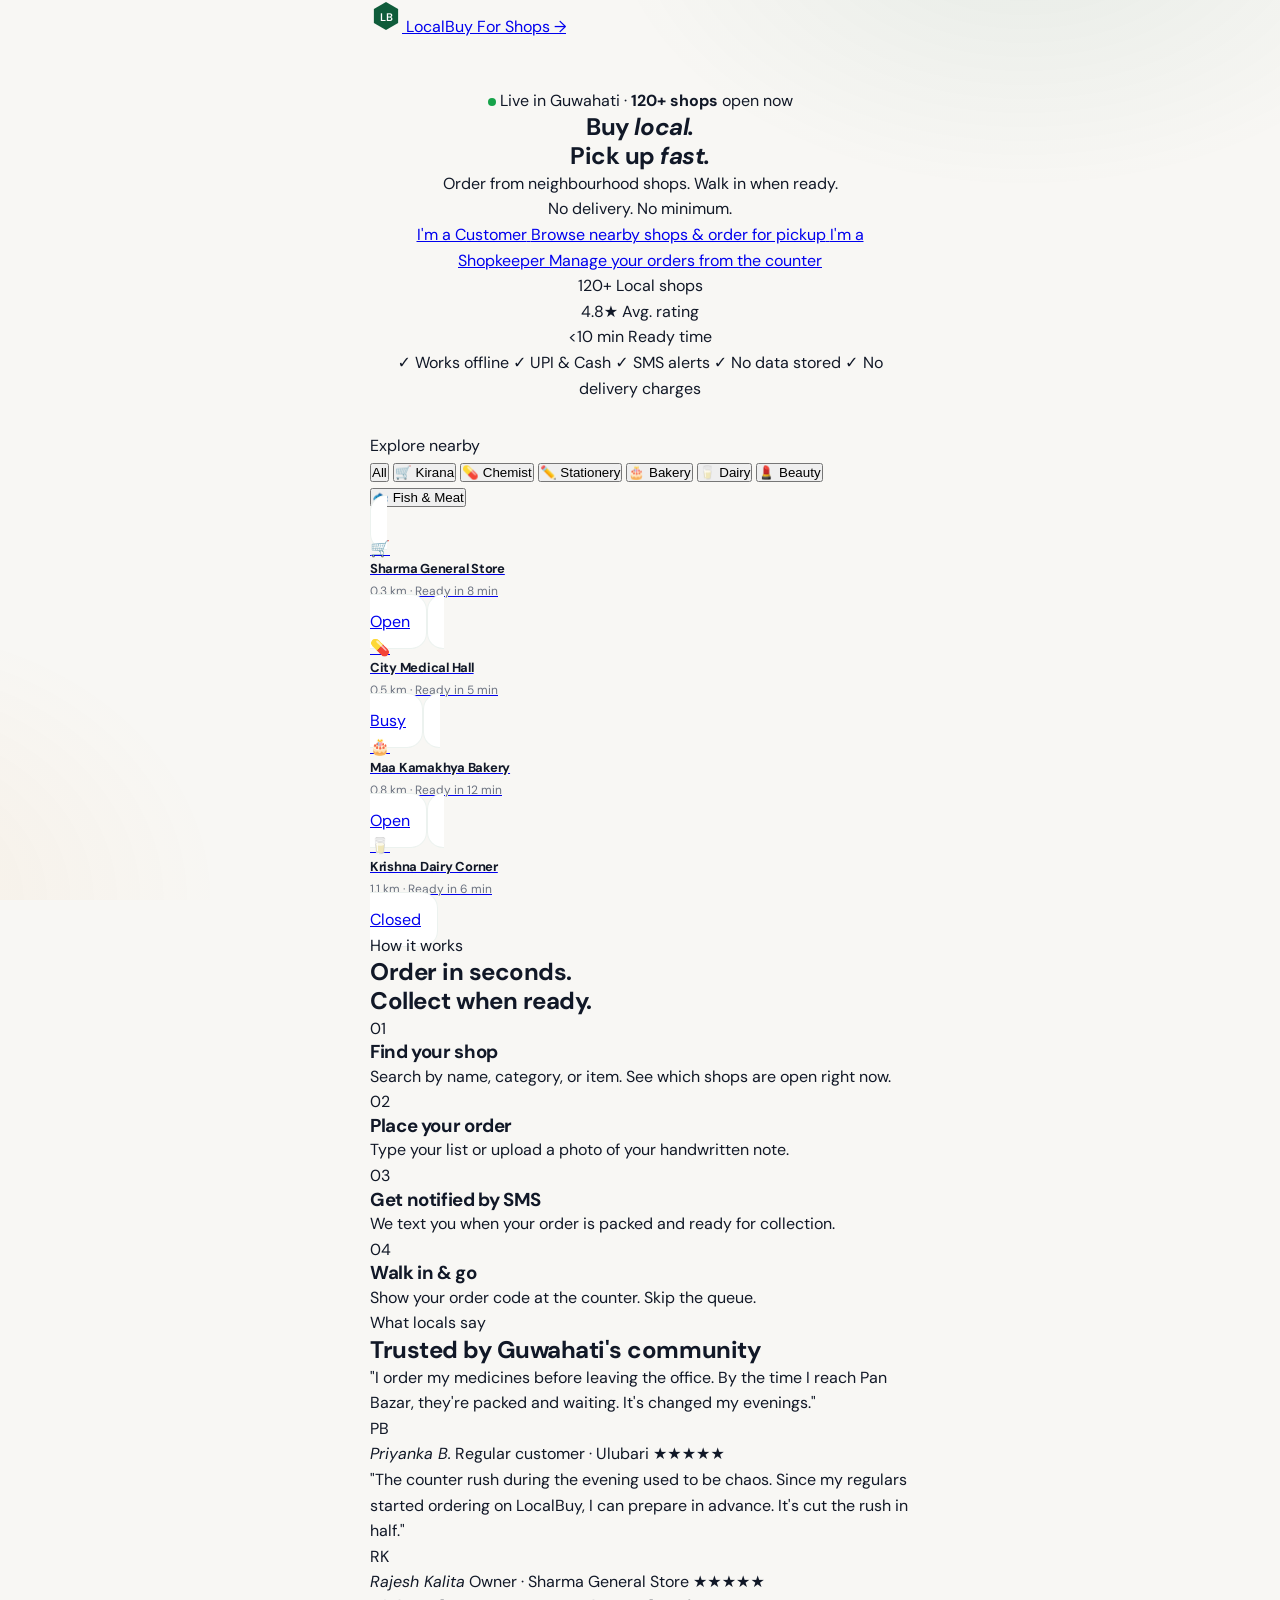
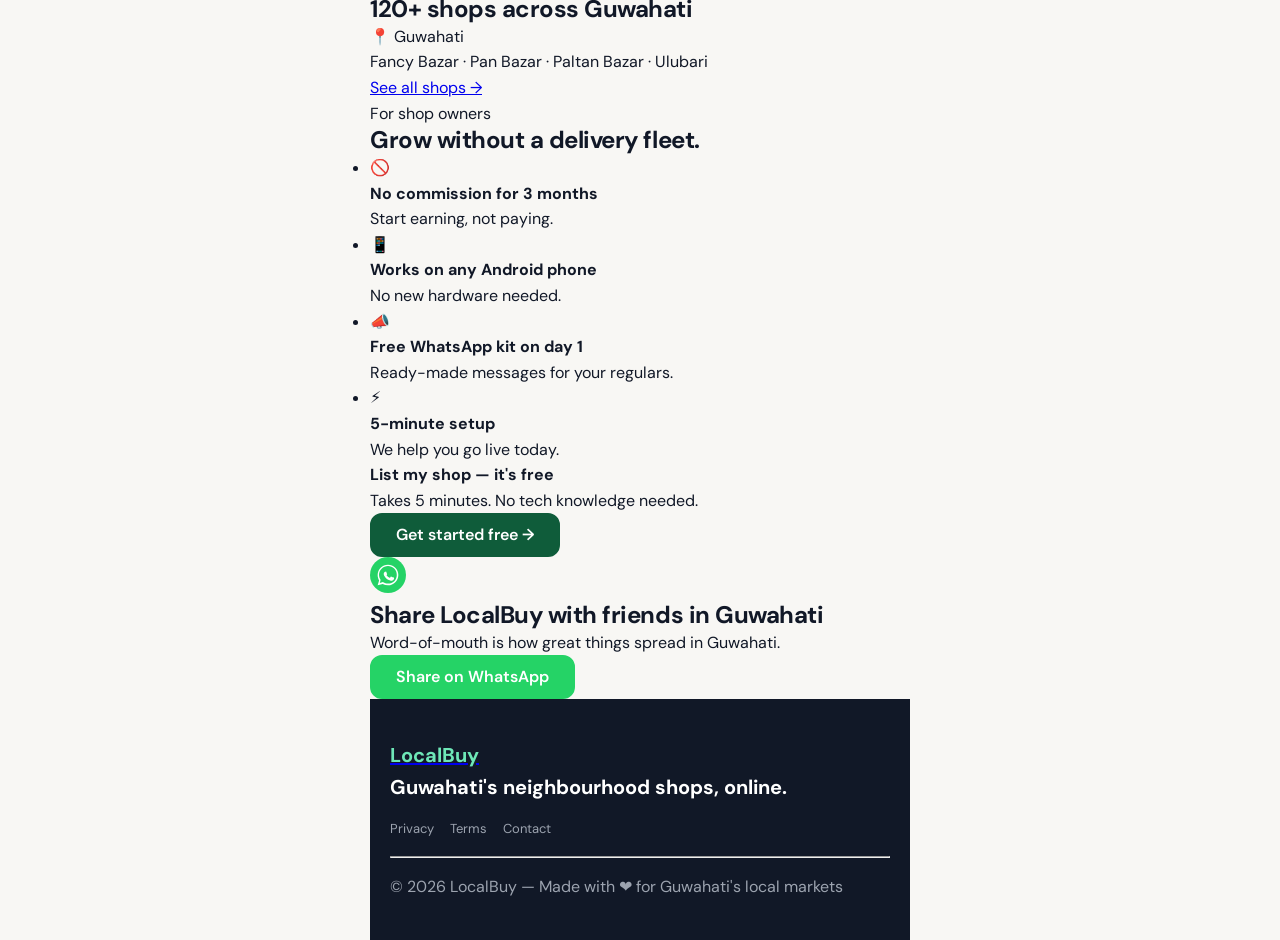
==== commit f7afcdf7: "commits" ====
--- a/index.html
+++ b/index.html
@@ -2,116 +2,476 @@
 <html lang="en-IN">
 <head>
   <meta charset="UTF-8">
-  <meta name="viewport" content="width=device-width, initial-scale=1.0, maximum-scale=1.0, user-scalable=no">
-  <title>LocalBuy — Guwahati</title>
-  
-  <link rel="manifest" href="/assets/manifest.json">
+  <meta name="viewport" content="width=device-width, initial-scale=1.0, viewport-fit=cover">
+  <meta name="description" content="Order from local shops in Guwahati. Walk in and collect. No delivery. No minimum.">
   <meta name="theme-color" content="#0f5c3a">
-  
+  <meta name="mobile-web-app-capable" content="yes">
+  <meta name="apple-mobile-web-app-capable" content="yes">
+  <meta name="apple-mobile-web-app-status-bar-style" content="black-translucent">
+  <meta name="apple-mobile-web-app-title" content="LocalBuy">
+
+  <!-- Open Graph -->
+  <meta property="og:title" content="LocalBuy — Guwahati's neighbourhood shops, online">
+  <meta property="og:description" content="Order from kiranas, chemists, bakeries and more. Walk in when ready.">
+  <meta property="og:type" content="website">
+  <meta property="og:url" content="https://localbuy.netlify.app">
+
+  <title>LocalBuy — Buy local. Pick up fast. Guwahati.</title>
+
+  <!-- Preconnect for Google Fonts (performance) -->
   <link rel="preconnect" href="https://fonts.googleapis.com">
   <link rel="preconnect" href="https://fonts.gstatic.com" crossorigin>
-  <link href="https://fonts.googleapis.com/css2?family=DM+Sans:wght@400;500;600;700&family=Fraunces:ital,opsz,wght@1,9..144,400;1,9..144,600&display=swap" rel="stylesheet">
-  
-  <!-- Critical CSS Inlined -->
+
+  <!-- Fonts: Fraunces (hero) + DM Sans (UI) — display=swap for performance -->
+  <link href="https://fonts.googleapis.com/css2?family=Fraunces:ital,opsz,wght@0,9..144,400;0,9..144,600;1,9..144,400;1,9..144,600&family=DM+Sans:wght@400;500;600&display=swap" rel="stylesheet">
+
+  <!-- PWA Manifest -->
+  <link rel="manifest" href="assets/manifest.json">
+  <link rel="apple-touch-icon" href="assets/icons/icon-192.png">
+
+  <!-- Critical CSS (above-fold, inlined for <1.5s FCP) -->
   <style>
-    :root { --color-surface: #f8f7f4; --color-sage: #0f5c3a; --color-ink: #111827; }
-    body { background-color: var(--color-surface); margin: 0; font-family: 'DM Sans', sans-serif; color: var(--color-ink); }
-    .hero-container { max-width: 540px; margin: 0 auto; padding: 20px; }
+    /* ── CRITICAL: Design tokens + above-fold layout ── */
+    :root {
+      --color-sage:       #0f5c3a;
+      --color-sage-mid:   #1a7a4e;
+      --color-sage-light: #e8f5ee;
+      --color-sage-pale:  #f0faf4;
+      --color-amber:      #d97706;
+      --color-amber-light:#fffbf0;
+      --color-surface:    #f8f7f4;
+      --color-ink:        #111827;
+      --color-muted:      #6b7280;
+      --status-open:      #16a34a;
+      --status-busy:      #d97706;
+      --status-closed:    #dc2626;
+      --color-upi:        #5f259f;
+      --color-wa:         #25d366;
+    }
+    * { box-sizing: border-box; margin: 0; padding: 0; }
+    html { scroll-behavior: smooth; }
+    body {
+      font-family: 'DM Sans', sans-serif;
+      background: var(--color-surface);
+      color: var(--color-ink);
+      max-width: 540px;
+      margin: 0 auto;
+      min-height: 100vh;
+      position: relative;
+      overflow-x: hidden;
+    }
+    /* Background blobs + noise texture */
+    body::before {
+      content: '';
+      position: fixed;
+      inset: 0;
+      background:
+        radial-gradient(ellipse 600px 400px at 80% -10%, rgba(15,92,58,0.08) 0%, transparent 70%),
+        radial-gradient(ellipse 500px 400px at -10% 100%, rgba(217,119,6,0.06) 0%, transparent 70%);
+      pointer-events: none;
+      z-index: 0;
+    }
+    body::after {
+      content: '';
+      position: fixed;
+      inset: 0;
+      background-image: url("data:image/svg+xml,%3Csvg xmlns='http://www.w3.org/2000/svg' width='200' height='200'%3E%3Cfilter id='noise'%3E%3CfeTurbulence type='fractalNoise' baseFrequency='0.85' numOctaves='4' stitchTiles='stitch'/%3E%3C/filter%3E%3Crect width='200' height='200' filter='url(%23noise)' opacity='0.03'/%3E%3C/svg%3E");
+      opacity: 0.03;
+      pointer-events: none;
+      z-index: 0;
+    }
+    main, nav, section, header, footer { position: relative; z-index: 1; }
+    /* Visually hidden utility */
+    .visually-hidden { position: absolute; width: 1px; height: 1px; padding: 0; margin: -1px; overflow: hidden; clip: rect(0,0,0,0); white-space: nowrap; border: 0; }
+    /* Hero skeleton to avoid CLS */
+    .hero { padding: 48px 20px 32px; text-align: center; }
   </style>
-  
-  <link rel="stylesheet" href="/css/main.css">
-  <link rel="stylesheet" href="/css/animations.css">
+
+  <!-- Deferred full CSS (non-blocking) -->
+  <link rel="stylesheet" href="css/main.css">
+  <link rel="stylesheet" href="css/animations.css">
 </head>
 <body>
-  <div id="install-banner" class="install-banner" style="display: none;">
-    <div class="banner-text">
+
+  <!-- ═══════════════════════════════════════════════════════════════
+       INSTALL BANNER (sticky, sage green, dismissible)
+  ═══════════════════════════════════════════════════════════════════ -->
+  <div id="install-banner" class="install-banner" role="complementary" aria-label="Install LocalBuy app" style="display:none">
+    <div class="install-banner-left">
       <strong>📲 Install LocalBuy</strong>
-      <span>Works offline · No app store</span>
-    </div>
-    <button id="btn-install" class="btn-outline-white">Install</button>
+      <span class="install-banner-sub">Works offline · No app store</span>
+    </div>
+    <div class="install-banner-right">
+      <button id="btn-install" class="install-btn" aria-label="Install LocalBuy as an app">Install</button>
+      <button id="btn-install-dismiss" class="install-dismiss" aria-label="Dismiss install banner">✕</button>
+    </div>
   </div>
 
-  <header class="top-nav">
-    <div class="logo">
-      <svg width="24" height="24" viewBox="0 0 24 24" fill="var(--color-sage)"><path d="M12 2L22 7.8V16.2L12 22L2 16.2V7.8L12 2Z"/></svg>
-      <span><span class="ink">Local</span><span class="sage">Buy</span></span>
-    </div>
-    <a href="shopkeeper.html" class="ghost-link">For Shops &rarr;</a>
-  </header>
-
-  <main class="hero-container">
-    <section class="hero stagger-animate">
-      <div class="live-badge">
-        <span class="pulse-dot"></span> Live in Guwahati · 120+ shops open now
-      </div>
-      
-      <h1>Buy <span class="text-sage">local</span>.<br>Pick up <span class="text-sage">fast</span>.</h1>
-      <p class="subtitle">Order from neighbourhood shops. Walk in when ready. No delivery. No minimum.</p>
-      
-      <div class="cta-stack">
-        <a href="customer.html" class="btn-primary card-cta">
-          <strong>I'm a Customer</strong>
-          <span>Browse nearby shops & order for pickup</span>
+  <!-- ═══════════════════════════════════════════════════════════════
+       NAVBAR (sticky, backdrop blur on scroll)
+  ═══════════════════════════════════════════════════════════════════ -->
+  <nav class="navbar" role="navigation" aria-label="Main navigation">
+    <a href="/" class="navbar-logo" aria-label="LocalBuy — go to homepage">
+      <!-- Hexagon SVG mark -->
+      <svg width="32" height="32" viewBox="0 0 32 32" fill="none" xmlns="http://www.w3.org/2000/svg" aria-hidden="true">
+        <path d="M16 2L28.12 9V23L16 30L3.88 23V9L16 2Z" fill="var(--color-sage)"/>
+        <text x="16" y="21" text-anchor="middle" fill="white" font-family="DM Sans" font-weight="600" font-size="11">LB</text>
+      </svg>
+      <span class="logo-text">
+        <span class="logo-local">Local</span><span class="logo-buy">Buy</span>
+      </span>
+    </a>
+    <a href="shopkeeper.html" class="navbar-shop-link" aria-label="For shop owners">For Shops →</a>
+  </nav>
+
+  <!-- ═══════════════════════════════════════════════════════════════
+       HERO SECTION
+  ═══════════════════════════════════════════════════════════════════ -->
+  <section class="hero stagger-parent" aria-labelledby="hero-heading">
+
+    <!-- Live badge -->
+    <div class="live-badge animate-child" role="status" aria-live="polite">
+      <span class="live-dot" aria-hidden="true"></span>
+      <span>Live in Guwahati · <strong>120+ shops</strong> open now</span>
+    </div>
+
+    <!-- H1 -->
+    <h1 id="hero-heading" class="hero-heading animate-child">
+      Buy <em class="hero-em">local.</em><br>
+      Pick up <em class="hero-em">fast.</em>
+    </h1>
+
+    <!-- Subtitle -->
+    <p class="hero-subtitle animate-child">
+      Order from neighbourhood shops. Walk in when ready.<br>
+      No delivery. No minimum.
+    </p>
+
+    <!-- CTA Cards -->
+    <div class="hero-ctas animate-child" role="group" aria-label="Get started">
+      <a href="customer.html" class="cta-card cta-primary" aria-describedby="cta-customer-sub">
+        <span class="cta-title">I'm a Customer</span>
+        <span class="cta-sub" id="cta-customer-sub">Browse nearby shops &amp; order for pickup</span>
+      </a>
+      <a href="shopkeeper.html" class="cta-card cta-secondary" aria-describedby="cta-shop-sub">
+        <span class="cta-title">I'm a Shopkeeper</span>
+        <span class="cta-sub" id="cta-shop-sub">Manage your orders from the counter</span>
+      </a>
+    </div>
+
+    <!-- Stats Row -->
+    <div class="stats-row animate-child" role="list" aria-label="LocalBuy statistics">
+      <div class="stat-item" role="listitem">
+        <span class="stat-value">120+</span>
+        <span class="stat-label">Local shops</span>
+      </div>
+      <div class="stat-divider" aria-hidden="true"></div>
+      <div class="stat-item" role="listitem">
+        <span class="stat-value">4.8★</span>
+        <span class="stat-label">Avg. rating</span>
+      </div>
+      <div class="stat-divider" aria-hidden="true"></div>
+      <div class="stat-item" role="listitem">
+        <span class="stat-value">&lt;10 min</span>
+        <span class="stat-label">Ready time</span>
+      </div>
+    </div>
+
+    <!-- Trust Pills -->
+    <div class="trust-pills animate-child" role="list" aria-label="Key features">
+      <span class="trust-pill" role="listitem">✓ Works offline</span>
+      <span class="trust-pill" role="listitem">✓ UPI &amp; Cash</span>
+      <span class="trust-pill" role="listitem">✓ SMS alerts</span>
+      <span class="trust-pill" role="listitem">✓ No data stored</span>
+      <span class="trust-pill" role="listitem">✓ No delivery charges</span>
+    </div>
+  </section>
+
+  <!-- ═══════════════════════════════════════════════════════════════
+       CATEGORIES + SHOP CARDS
+  ═══════════════════════════════════════════════════════════════════ -->
+  <section class="shops-section" aria-labelledby="shops-heading">
+    <p class="section-eyebrow">Explore nearby</p>
+    <h2 id="shops-heading" class="visually-hidden">Browse shops by category</h2>
+
+    <!-- Category chips (horizontally scrollable) -->
+    <div class="category-scroll" role="group" aria-label="Filter by category">
+      <button class="category-chip active" data-category="all" aria-pressed="true">All</button>
+      <button class="category-chip" data-category="kirana" aria-pressed="false">🛒 Kirana</button>
+      <button class="category-chip" data-category="chemist" aria-pressed="false">💊 Chemist</button>
+      <button class="category-chip" data-category="stationery" aria-pressed="false">✏️ Stationery</button>
+      <button class="category-chip" data-category="bakery" aria-pressed="false">🎂 Bakery</button>
+      <button class="category-chip" data-category="dairy" aria-pressed="false">🥛 Dairy</button>
+      <button class="category-chip" data-category="beauty" aria-pressed="false">💄 Beauty</button>
+      <button class="category-chip" data-category="fish" aria-pressed="false">🐟 Fish &amp; Meat</button>
+    </div>
+
+    <!-- Shop Cards Grid -->
+    <div class="shop-grid" id="landing-shop-grid" role="list" aria-label="Nearby shops">
+      <!-- Cards injected by JS, 4 mock shops -->
+    </div>
+  </section>
+
+  <!-- ═══════════════════════════════════════════════════════════════
+       HOW IT WORKS
+  ═══════════════════════════════════════════════════════════════════ -->
+  <section class="how-section" aria-labelledby="how-heading">
+    <p class="section-eyebrow">How it works</p>
+    <h2 id="how-heading" class="section-heading">Order in seconds.<br>Collect when ready.</h2>
+
+    <div class="steps-grid" role="list">
+      <div class="step-card" role="listitem">
+        <span class="step-number" aria-hidden="true">01</span>
+        <h3 class="step-title">Find your shop</h3>
+        <p class="step-desc">Search by name, category, or item. See which shops are open right now.</p>
+      </div>
+      <div class="step-card" role="listitem">
+        <span class="step-number" aria-hidden="true">02</span>
+        <h3 class="step-title">Place your order</h3>
+        <p class="step-desc">Type your list or upload a photo of your handwritten note.</p>
+      </div>
+      <div class="step-card" role="listitem">
+        <span class="step-number" aria-hidden="true">03</span>
+        <h3 class="step-title">Get notified by SMS</h3>
+        <p class="step-desc">We text you when your order is packed and ready for collection.</p>
+      </div>
+      <div class="step-card" role="listitem">
+        <span class="step-number" aria-hidden="true">04</span>
+        <h3 class="step-title">Walk in &amp; go</h3>
+        <p class="step-desc">Show your order code at the counter. Skip the queue.</p>
+      </div>
+    </div>
+  </section>
+
+  <!-- ═══════════════════════════════════════════════════════════════
+       TESTIMONIALS
+  ═══════════════════════════════════════════════════════════════════ -->
+  <section class="testimonials-section" aria-labelledby="testimonials-heading">
+    <p class="section-eyebrow">What locals say</p>
+    <h2 id="testimonials-heading" class="section-heading">Trusted by Guwahati's community</h2>
+
+    <div class="testimonials-grid">
+      <blockquote class="testimonial-card">
+        <p class="testimonial-quote">
+          "I order my medicines before leaving the office. By the time I reach Pan Bazar, they're packed and waiting. It's changed my evenings."
+        </p>
+        <footer class="testimonial-footer">
+          <div class="testimonial-avatar" aria-hidden="true">PB</div>
+          <div class="testimonial-info">
+            <cite class="testimonial-name">Priyanka B.</cite>
+            <span class="testimonial-role muted">Regular customer · Ulubari</span>
+            <span class="testimonial-stars" aria-label="5 out of 5 stars">★★★★★</span>
+          </div>
+        </footer>
+      </blockquote>
+
+      <blockquote class="testimonial-card">
+        <p class="testimonial-quote">
+          "The counter rush during the evening used to be chaos. Since my regulars started ordering on LocalBuy, I can prepare in advance. It's cut the rush in half."
+        </p>
+        <footer class="testimonial-footer">
+          <div class="testimonial-avatar" aria-hidden="true">RK</div>
+          <div class="testimonial-info">
+            <cite class="testimonial-name">Rajesh Kalita</cite>
+            <span class="testimonial-role muted">Owner · Sharma General Store</span>
+            <span class="testimonial-stars" aria-label="5 out of 5 stars">★★★★★</span>
+          </div>
+        </footer>
+      </blockquote>
+    </div>
+  </section>
+
+  <!-- ═══════════════════════════════════════════════════════════════
+       MAP TEASER
+  ═══════════════════════════════════════════════════════════════════ -->
+  <section class="map-section" aria-labelledby="map-heading">
+    <h2 id="map-heading" class="section-heading">120+ shops across Guwahati</h2>
+
+    <!-- Decorative CSS map frame -->
+    <div class="map-frame" role="img" aria-label="Map showing LocalBuy shops across Guwahati">
+      <!-- Pulsing map pins at varied positions -->
+      <div class="map-pin" style="top: 22%; left: 28%;" aria-hidden="true"><div class="map-pin-ring"></div></div>
+      <div class="map-pin" style="top: 45%; left: 55%;" aria-hidden="true"><div class="map-pin-ring"></div></div>
+      <div class="map-pin" style="top: 60%; left: 30%;" aria-hidden="true"><div class="map-pin-ring"></div></div>
+      <div class="map-pin" style="top: 30%; left: 72%;" aria-hidden="true"><div class="map-pin-ring"></div></div>
+      <div class="map-pin" style="top: 70%; left: 65%;" aria-hidden="true"><div class="map-pin-ring"></div></div>
+      <div class="map-pin" style="top: 15%; left: 48%;" aria-hidden="true"><div class="map-pin-ring"></div></div>
+      <div class="map-label-pill">📍 Guwahati</div>
+    </div>
+
+    <p class="map-neighbourhoods" aria-label="Covered neighbourhoods">
+      Fancy Bazar · Pan Bazar · Paltan Bazar · Ulubari
+    </p>
+
+    <a href="customer.html" class="map-cta-link">See all shops →</a>
+  </section>
+
+  <!-- ═══════════════════════════════════════════════════════════════
+       SHOPKEEPER SECTION (warm saffron)
+  ═══════════════════════════════════════════════════════════════════ -->
+  <section class="shopkeeper-section" aria-labelledby="shopkeeper-heading">
+    <p class="section-eyebrow shopkeeper-eyebrow">For shop owners</p>
+    <h2 id="shopkeeper-heading" class="section-heading">Grow without a delivery fleet.</h2>
+
+    <ul class="benefits-list">
+      <li class="benefit-item">
+        <span class="benefit-icon" aria-hidden="true">🚫</span>
+        <div>
+          <strong class="benefit-title">No commission for 3 months</strong>
+          <p class="benefit-desc muted">Start earning, not paying.</p>
+        </div>
+      </li>
+      <li class="benefit-item">
+        <span class="benefit-icon" aria-hidden="true">📱</span>
+        <div>
+          <strong class="benefit-title">Works on any Android phone</strong>
+          <p class="benefit-desc muted">No new hardware needed.</p>
+        </div>
+      </li>
+      <li class="benefit-item">
+        <span class="benefit-icon" aria-hidden="true">📣</span>
+        <div>
+          <strong class="benefit-title">Free WhatsApp kit on day 1</strong>
+          <p class="benefit-desc muted">Ready-made messages for your regulars.</p>
+        </div>
+      </li>
+      <li class="benefit-item">
+        <span class="benefit-icon" aria-hidden="true">⚡</span>
+        <div>
+          <strong class="benefit-title">5-minute setup</strong>
+          <p class="benefit-desc muted">We help you go live today.</p>
+        </div>
+      </li>
+    </ul>
+
+    <div class="shopkeeper-cta-card" role="region" aria-label="Register your shop">
+      <strong class="sk-cta-title">List my shop — it's free</strong>
+      <p class="sk-cta-sub muted">Takes 5 minutes. No tech knowledge needed.</p>
+      <a href="shopkeeper.html#register" class="btn btn-primary sk-cta-btn">Get started free →</a>
+    </div>
+  </section>
+
+  <!-- ═══════════════════════════════════════════════════════════════
+       WHATSAPP SHARE
+  ═══════════════════════════════════════════════════════════════════ -->
+  <section class="wa-share-section" aria-labelledby="wa-heading">
+    <div class="wa-share-card">
+      <!-- WhatsApp Logo SVG -->
+      <svg class="wa-logo" viewBox="0 0 32 32" fill="none" xmlns="http://www.w3.org/2000/svg" aria-hidden="true" width="36" height="36">
+        <circle cx="16" cy="16" r="16" fill="var(--color-wa)"/>
+        <path d="M22.5 9.5C20.8 7.8 18.5 6.8 16 6.8C10.9 6.8 6.8 10.9 6.8 16C6.8 17.7 7.3 19.4 8.1 20.8L6.8 25.2L11.3 24C12.7 24.7 14.3 25.1 16 25.1C21.1 25.1 25.2 21 25.2 15.9C25.2 13.4 24.2 11.2 22.5 9.5ZM16 23.5C14.5 23.5 13 23.1 11.8 22.4L11.5 22.2L8.7 23L9.5 20.3L9.2 20C8.4 18.7 8 17.4 8 16C8 11.6 11.6 8 16 8C18.1 8 20.1 8.8 21.5 10.2C22.9 11.6 23.8 13.7 23.8 15.9C23.8 20.3 20.4 23.5 16 23.5ZM20.3 18.1C20.1 18 19 17.5 18.8 17.4C18.6 17.3 18.5 17.3 18.4 17.5C18.3 17.7 17.9 18.2 17.8 18.4C17.7 18.5 17.6 18.5 17.4 18.4C16.3 17.9 15.5 17.5 14.7 16.3C14.5 16 14.9 16 15.2 15.4C15.3 15.3 15.3 15.2 15.2 15.1C15.1 15 14.7 13.9 14.5 13.4C14.3 12.9 14.1 13 14 13C13.9 13 13.8 13 13.6 13C13.5 13 13.2 13.1 13 13.3C12.8 13.5 12.2 14.1 12.2 15.2C12.2 16.3 13.1 17.4 13.2 17.5C13.4 17.7 14.7 19.7 16.7 20.5C18.2 21.1 18.8 21.2 19.5 21C20 20.9 21 20.4 21.2 19.8C21.5 19.2 21.5 18.7 21.4 18.6C21.4 18.3 20.5 18.2 20.3 18.1Z" fill="white"/>
+      </svg>
+      <div class="wa-share-text">
+        <h2 id="wa-heading" class="wa-heading">Share LocalBuy with friends in Guwahati</h2>
+        <p class="wa-sub muted">Word-of-mouth is how great things spread in Guwahati.</p>
+      </div>
+      <button
+        class="btn btn-wa btn-large wa-share-btn"
+        data-action="whatsapp-share"
+        aria-label="Share LocalBuy on WhatsApp"
+      >
+        Share on WhatsApp
+      </button>
+    </div>
+  </section>
+
+  <!-- ═══════════════════════════════════════════════════════════════
+       FOOTER
+  ═══════════════════════════════════════════════════════════════════ -->
+  <footer class="site-footer" role="contentinfo">
+    <div class="footer-top">
+      <div class="footer-brand">
+        <a href="/" class="footer-logo-link" aria-label="LocalBuy homepage">
+          <span class="footer-logo-local">Local</span><span class="footer-logo-buy">Buy</span>
         </a>
-        <a href="shopkeeper.html" class="btn-secondary card-cta">
-          <strong>I'm a Shopkeeper</strong>
-          <span>Manage your orders from the counter</span>
-        </a>
-      </div>
-
-      <div class="stats-row">
-        <div class="stat"><strong>120+</strong><span>Local shops</span></div>
-        <div class="stat"><strong>4.8★</strong><span>Avg. rating</span></div>
-        <div class="stat"><strong>&lt;10 min</strong><span>Ready time</span></div>
-      </div>
-
-      <div class="trust-pills">
-        <span>✓ Works offline</span> <span>✓ UPI & Cash</span> <span>✓ SMS alerts</span> <span>✓ No data stored</span> <span>✓ No delivery charges</span>
-      </div>
-    </section>
-
-    <!-- Map Teaser -->
-    <section class="map-teaser stagger-animate">
-      <h2>120+ shops across Guwahati</h2>
-      <div class="map-frame">
-        <div class="pin" style="top: 20%; left: 30%;"></div>
-        <div class="pin" style="top: 45%; left: 60%;"></div>
-        <div class="pin" style="top: 70%; left: 40%;"></div>
-        <div class="pin" style="top: 30%; left: 80%;"></div>
-        <div class="pin" style="top: 60%; left: 15%;"></div>
-        <div class="pin" style="top: 80%; left: 75%;"></div>
-        <div class="map-label">📍 Guwahati</div>
-      </div>
-      <p class="neighborhoods">Fancy Bazar · Pan Bazar · Paltan Bazar · Ulubari</p>
-      <a href="customer.html" class="ghost-link">See all shops &rarr;</a>
-    </section>
-
-    <!-- WhatsApp Share -->
-    <section class="wa-share stagger-animate">
-      <div class="wa-card">
-        <div class="wa-header">
-          <svg width="24" height="24" fill="var(--color-wa)" viewBox="0 0 24 24"><path d="M12.031 0C5.385 0 .002 5.384.002 12.029c0 2.124.553 4.195 1.604 6.015L.031 24l6.111-1.604a11.96 11.96 0 005.889 1.53h.005c6.645 0 12.028-5.384 12.028-12.03S18.675 0 12.031 0zm0 21.936a9.98 9.98 0 01-5.086-1.385l-.365-.217-3.777.991.998-3.682-.238-.378a9.96 9.96 0 01-1.53-5.334c0-5.508 4.484-9.992 9.995-9.992 2.668 0 5.176 1.04 7.062 2.927a9.963 9.963 0 012.926 7.065c0 5.508-4.483 9.993-9.985 9.993v.012h-.005z"/></svg>
-          <strong>Share LocalBuy with friends in Guwahati</strong>
-        </div>
-        <button onclick="shareWhatsApp()" class="btn-wa">Share on WhatsApp</button>
-        <p class="sub-copy">Word-of-mouth is how great things spread in Guwahati.</p>
-      </div>
-    </section>
-  </main>
-
-  <footer>
-    <div class="footer-top">
-      <span class="footer-logo">Local<span style="color:#6ee7b7">Buy</span></span>
-      <div class="footer-links">
-        <a href="#">Privacy</a> &middot; <a href="#">Terms</a> &middot; <a href="#">Contact</a>
-      </div>
-    </div>
-    <div class="footer-bottom">
-      &copy; 2026 LocalBuy — Made with <span style="color:#6ee7b7">❤️</span> for Guwahati's local markets
-    </div>
+        <p class="footer-tagline muted">Guwahati's neighbourhood shops, online.</p>
+      </div>
+      <nav class="footer-links" aria-label="Footer navigation">
+        <a href="#" class="footer-link">Privacy</a>
+        <a href="#" class="footer-link">Terms</a>
+        <a href="#" class="footer-link">Contact</a>
+      </nav>
+    </div>
+    <hr class="footer-divider" aria-hidden="true">
+    <p class="footer-bottom">
+      © 2026 LocalBuy — Made with <span class="footer-heart" aria-hidden="true">❤️</span>
+      <span class="visually-hidden">love</span> for
+      <span class="footer-city">Guwahati's local markets</span>
+    </p>
   </footer>
 
-  <script src="/js/app.js" defer></script>
-  <script src="/js/sw-register.js" defer></script>
+  <!-- ═══════════════════════════════════════════════════════════════
+       SCRIPTS (deferred, non-blocking)
+  ═══════════════════════════════════════════════════════════════════ -->
+  <script src="js/sw-register.js" defer></script>
+  <script src="js/app.js" defer></script>
+
+  <!-- Landing-specific inline script for category filter + shop cards -->
+  <script defer>
+    document.addEventListener('DOMContentLoaded', () => {
+      // ── Render landing shop cards ──────────────────────────────────
+      const MOCK_SHOPS = [
+        { id: 's1', name: 'Sharma General Store', category: 'kirana',  emoji: '🛒', distance: '0.3 km', ready: '8 min',  status: 'open',   area: 'Fancy Bazar' },
+        { id: 's2', name: 'City Medical Hall',     category: 'chemist', emoji: '💊', distance: '0.5 km', ready: '5 min',  status: 'busy',   area: 'Pan Bazar' },
+        { id: 's3', name: 'Maa Kamakhya Bakery',  category: 'bakery',  emoji: '🎂', distance: '0.8 km', ready: '12 min', status: 'open',   area: 'Paltan Bazar' },
+        { id: 's4', name: 'Krishna Dairy Corner', category: 'dairy',   emoji: '🥛', distance: '1.1 km', ready: '6 min',  status: 'closed', area: 'Ulubari' }
+      ];
+
+      const grid = document.getElementById('landing-shop-grid');
+      if (grid) {
+        MOCK_SHOPS.forEach(shop => {
+          const statusLabel = { open: 'Open', busy: 'Busy', closed: 'Closed' }[shop.status];
+          const card = document.createElement('a');
+          card.href = `customer.html`;
+          card.className = 'shop-card';
+          card.setAttribute('data-category', shop.category);
+          card.setAttribute('role', 'listitem');
+          card.setAttribute('aria-label', `${shop.name} — ${statusLabel}, ${shop.distance}`);
+          card.innerHTML = `
+            <div class="shop-card-icon" aria-hidden="true">${shop.emoji}</div>
+            <div class="shop-card-body">
+              <h3 class="shop-card-name">${shop.name}</h3>
+              <p class="shop-card-meta">${shop.distance} · Ready in ${shop.ready}</p>
+            </div>
+            <span class="status-badge status-${shop.status}">
+              <span class="status-dot" aria-hidden="true"></span>${statusLabel}
+            </span>
+          `;
+          grid.appendChild(card);
+        });
+      }
+
+      // ── Category chip filter (landing page) ────────────────────────
+      const chips = document.querySelectorAll('.category-chip');
+      chips.forEach(chip => {
+        chip.addEventListener('click', () => {
+          chips.forEach(c => { c.classList.remove('active'); c.setAttribute('aria-pressed', 'false'); });
+          chip.classList.add('active');
+          chip.setAttribute('aria-pressed', 'true');
+
+          const cat = chip.dataset.category;
+          const cards = grid?.querySelectorAll('.shop-card');
+          if (!cards) return;
+
+          grid.style.opacity = '0';
+          grid.style.transition = 'opacity 0.2s ease';
+          setTimeout(() => {
+            cards.forEach(card => {
+              const cardCat = card.dataset.category;
+              card.style.display = (cat === 'all' || cardCat === cat) ? '' : 'none';
+            });
+            grid.style.opacity = '1';
+          }, 200);
+        });
+      });
+
+      // ── Navbar scroll effect ───────────────────────────────────────
+      const navbar = document.querySelector('.navbar');
+      window.addEventListener('scroll', () => {
+        navbar?.classList.toggle('scrolled', window.scrollY > 20);
+      }, { passive: true });
+    });
+  </script>
+
 </body>
 </html>
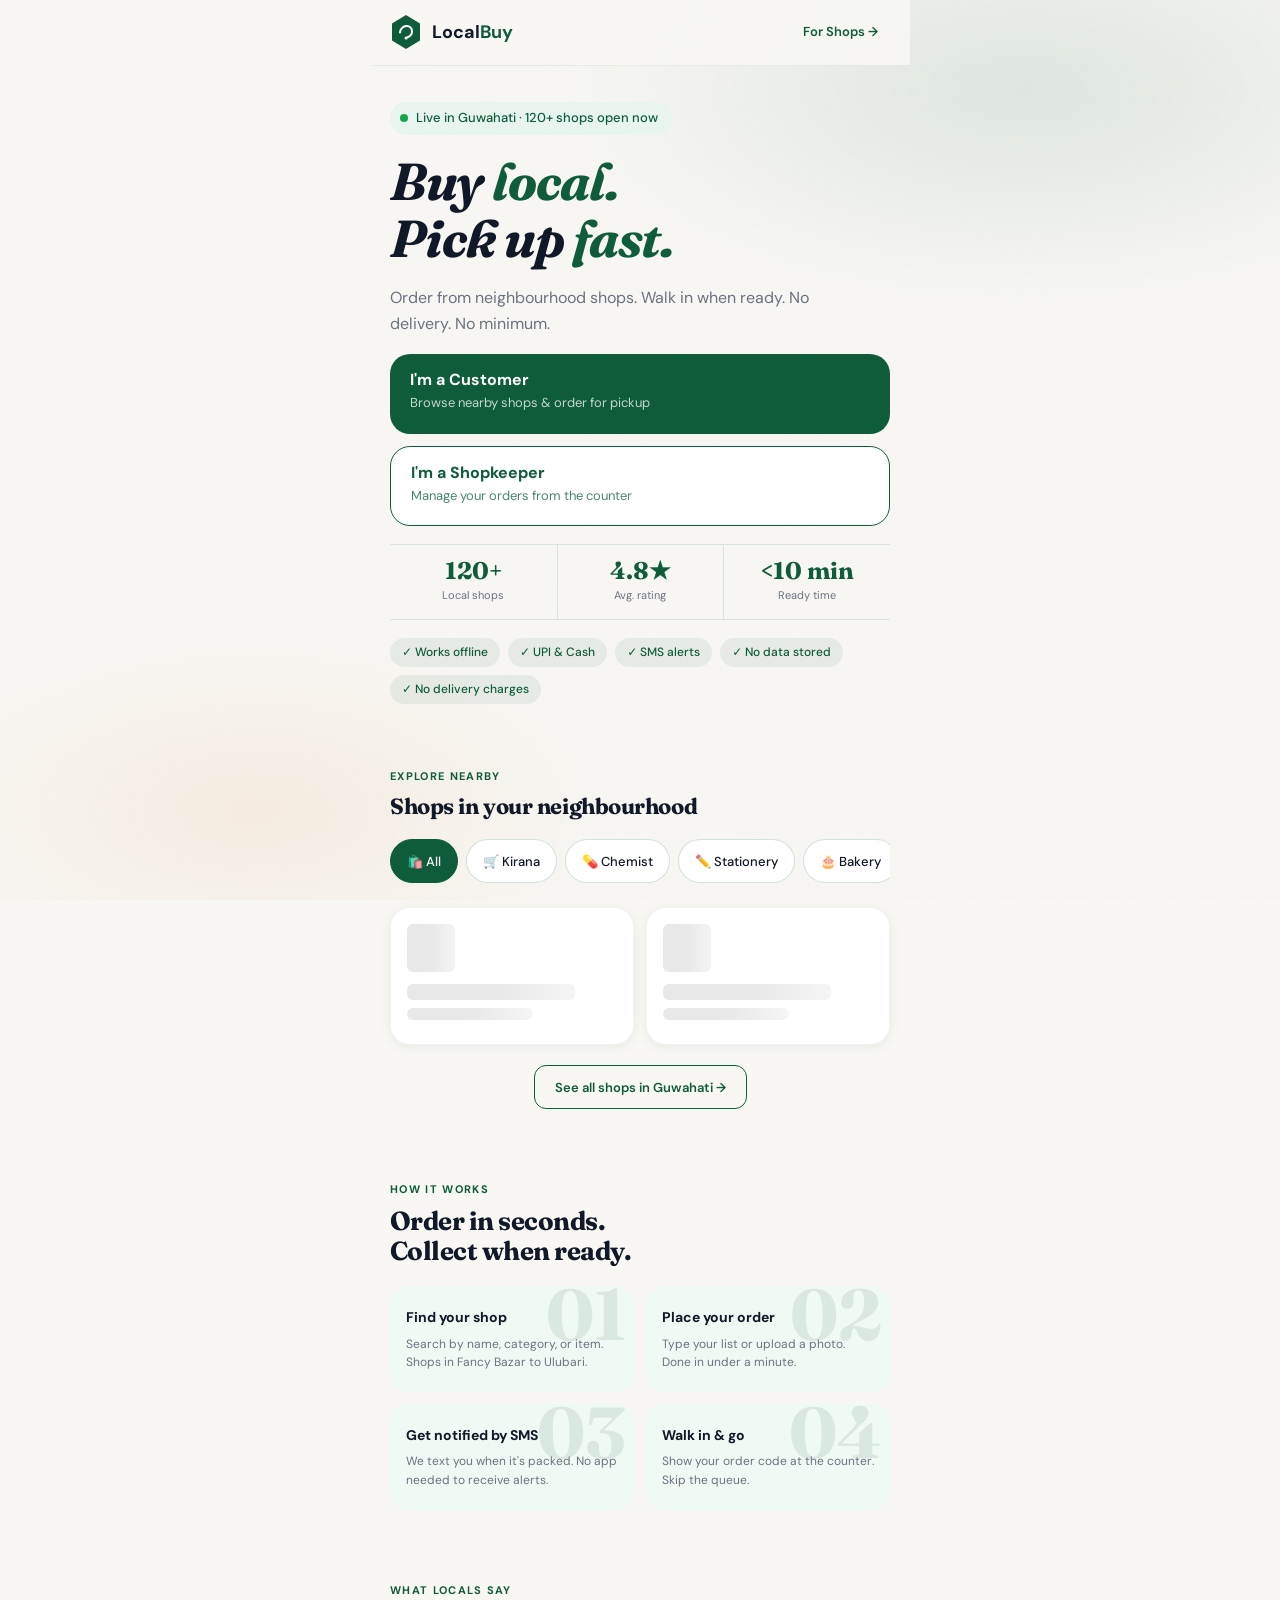
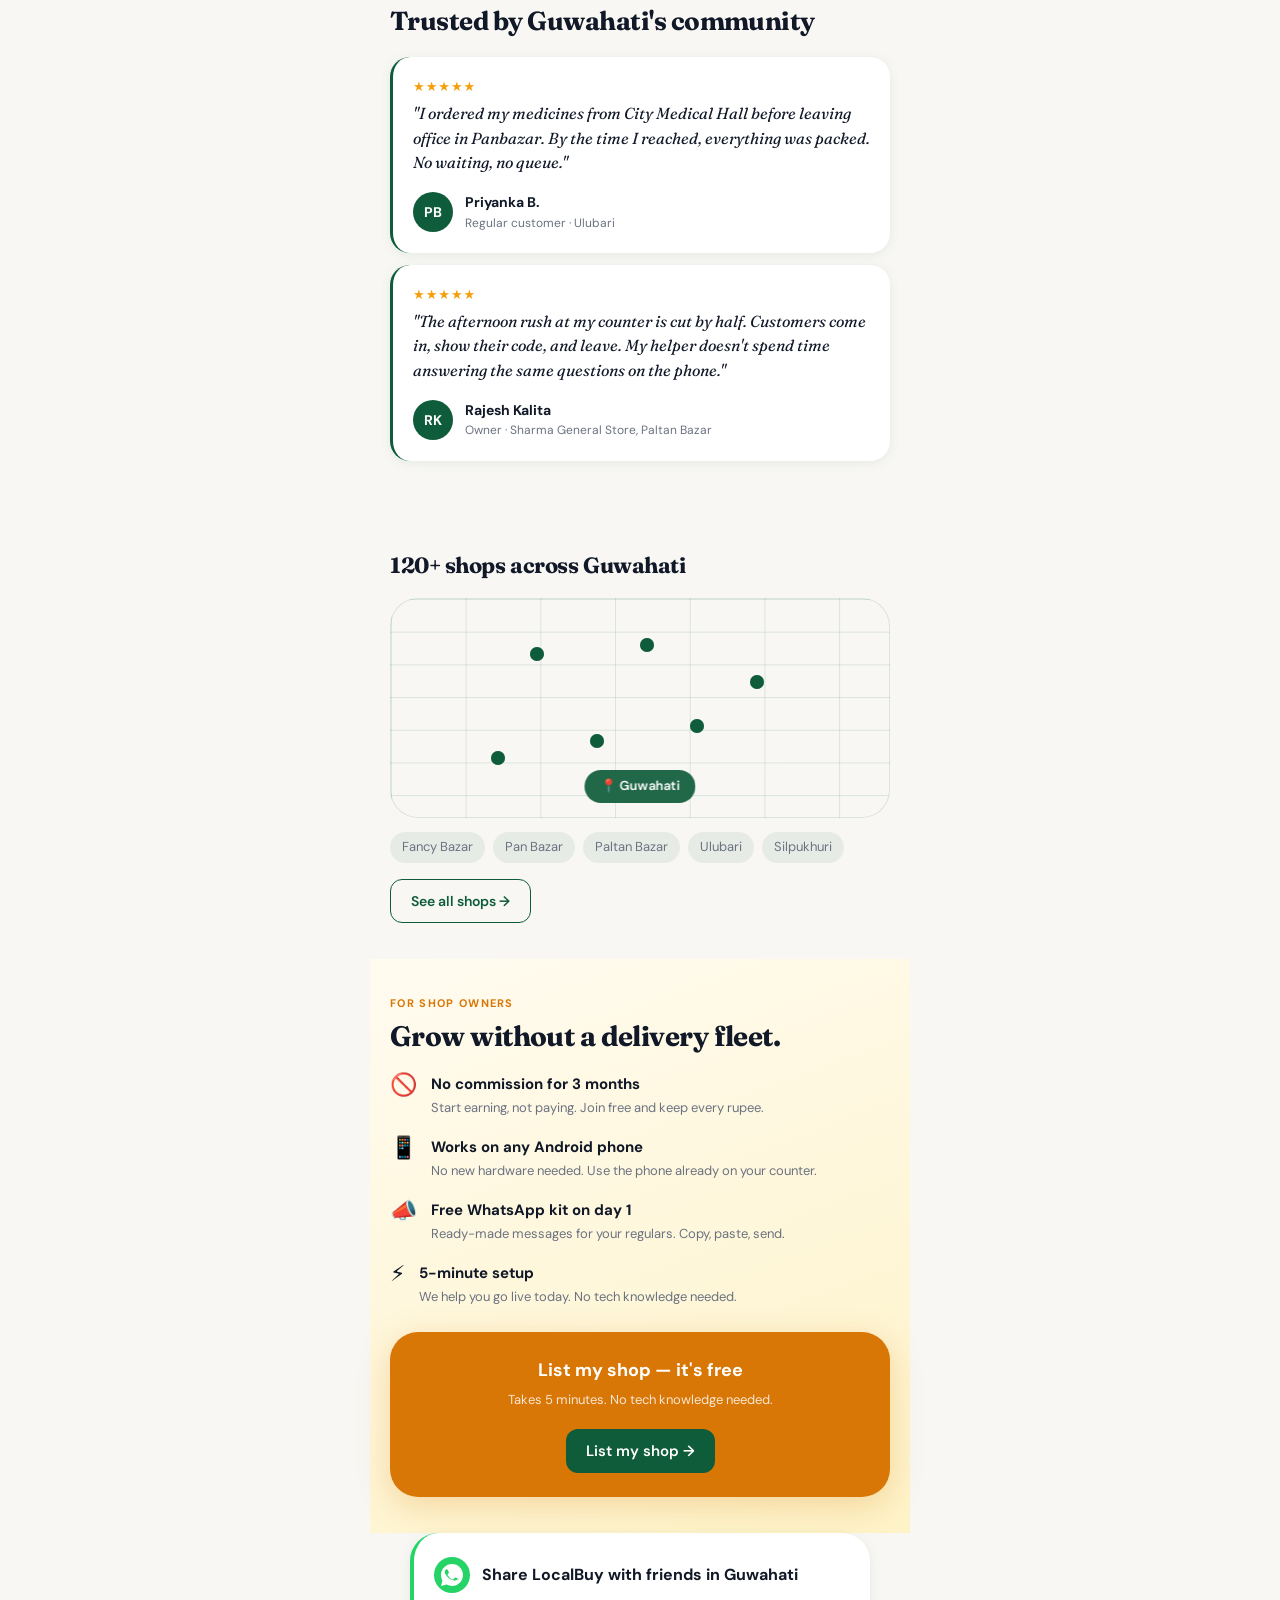
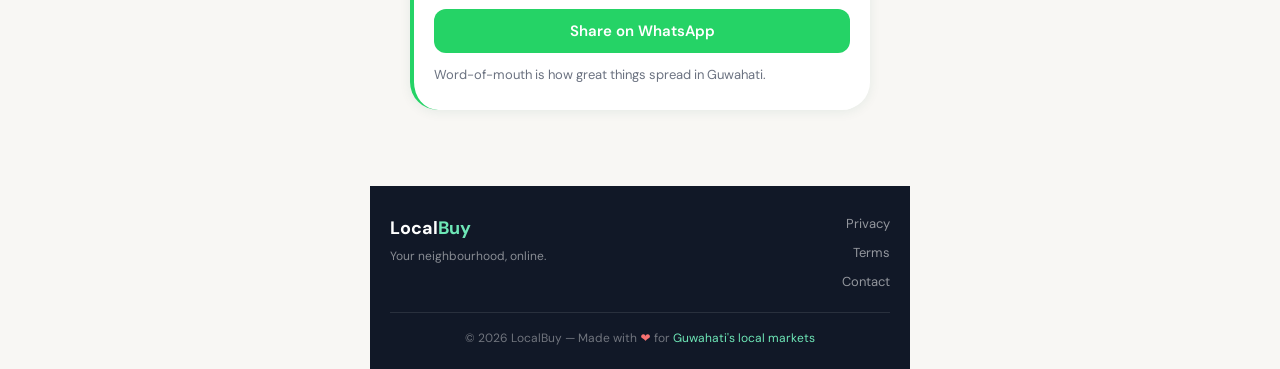
==== commit c389c914: "updated index.html code" ====
--- a/index.html
+++ b/index.html
@@ -1,476 +1,1293 @@
 <!DOCTYPE html>
+<!--
+  ╔══════════════════════════════════════════════════════════════╗
+  ║  LocalBuy — Guwahati                                         ║
+  ║  index.html  ·  Public-facing landing shell                  ║
+  ║                                                              ║
+  ║  Design system: Fraunces (display) + DM Sans (UI)            ║
+  ║  Colour palette: Sage green primary · Amber accent           ║
+  ║  Architecture: Vanilla HTML5/CSS3/JS — zero frameworks       ║
+  ║                                                              ║
+  ║  Connection points:                                          ║
+  ║    ├── css/main.css          (design tokens + shared)        ║
+  ║    ├── css/animations.css    (@keyframes library)            ║
+  ║    ├── js/app.js             (shared utils, GPS, install)    ║
+  ║    ├── js/sw-register.js     (service worker registration)   ║
+  ║    ├── js/geo.js             (GPS + Guwahati bounds check)   ║
+  ║    └── assets/manifest.json  (PWA manifest)                  ║
+  ╚══════════════════════════════════════════════════════════════╝
+-->
 <html lang="en-IN">
 <head>
-  <meta charset="UTF-8">
-  <meta name="viewport" content="width=device-width, initial-scale=1.0, viewport-fit=cover">
-  <meta name="description" content="Order from local shops in Guwahati. Walk in and collect. No delivery. No minimum.">
-  <meta name="theme-color" content="#0f5c3a">
-  <meta name="mobile-web-app-capable" content="yes">
-  <meta name="apple-mobile-web-app-capable" content="yes">
-  <meta name="apple-mobile-web-app-status-bar-style" content="black-translucent">
-  <meta name="apple-mobile-web-app-title" content="LocalBuy">
+  <meta charset="UTF-8" />
+  <meta name="viewport" content="width=device-width, initial-scale=1.0, viewport-fit=cover" />
+  <meta name="description" content="Order from neighbourhood shops in Guwahati. Walk in when ready. No delivery. No minimum order." />
+  <meta name="theme-color" content="#0f5c3a" />
+  <meta name="apple-mobile-web-app-capable" content="yes" />
+  <meta name="apple-mobile-web-app-status-bar-style" content="black-translucent" />
 
   <!-- Open Graph -->
-  <meta property="og:title" content="LocalBuy — Guwahati's neighbourhood shops, online">
-  <meta property="og:description" content="Order from kiranas, chemists, bakeries and more. Walk in when ready.">
-  <meta property="og:type" content="website">
-  <meta property="og:url" content="https://localbuy.netlify.app">
-
-  <title>LocalBuy — Buy local. Pick up fast. Guwahati.</title>
-
-  <!-- Preconnect for Google Fonts (performance) -->
-  <link rel="preconnect" href="https://fonts.googleapis.com">
-  <link rel="preconnect" href="https://fonts.gstatic.com" crossorigin>
-
-  <!-- Fonts: Fraunces (hero) + DM Sans (UI) — display=swap for performance -->
-  <link href="https://fonts.googleapis.com/css2?family=Fraunces:ital,opsz,wght@0,9..144,400;0,9..144,600;1,9..144,400;1,9..144,600&family=DM+Sans:wght@400;500;600&display=swap" rel="stylesheet">
+  <meta property="og:title" content="LocalBuy — Guwahati's neighbourhood commerce" />
+  <meta property="og:description" content="Order from kiranas, chemists, bakeries and more. Walk in to collect." />
+  <meta property="og:type" content="website" />
+  <meta property="og:url" content="https://localbuy.in" />
+
+  <title>LocalBuy — Order local. Walk in. Guwahati.</title>
 
   <!-- PWA Manifest -->
-  <link rel="manifest" href="assets/manifest.json">
-  <link rel="apple-touch-icon" href="assets/icons/icon-192.png">
-
-  <!-- Critical CSS (above-fold, inlined for <1.5s FCP) -->
+  <link rel="manifest" href="assets/manifest.json" />
+  <link rel="apple-touch-icon" href="assets/icons/icon-192.png" />
+
+  <!-- ═══════════════════════════════════════════════════════════
+       FONT LOADING — preconnect first, then stylesheet
+       display=swap prevents FOIT on slow connections
+  ══════════════════════════════════════════════════════════════ -->
+  <link rel="preconnect" href="https://fonts.googleapis.com" />
+  <link rel="preconnect" href="https://fonts.gstatic.com" crossorigin />
+  <link
+    rel="stylesheet"
+    href="https://fonts.googleapis.com/css2?family=Fraunces:ital,opsz,wght@0,9..144,300;0,9..144,700;1,9..144,300;1,9..144,600;1,9..144,700&family=DM+Sans:wght@300;400;500;600;700&display=swap"
+  />
+
+  <!-- ═══════════════════════════════════════════════════════════
+       EXTERNAL CSS FILES
+       ─────────────────────────────────────────────────────────
+       TODO: When setting up your project, create these files:
+         1. css/main.css       — design tokens, reset, typography
+         2. css/animations.css — all @keyframes definitions
+       These are linked here so the HTML works when files exist.
+  ══════════════════════════════════════════════════════════════ -->
+  <link rel="stylesheet" href="css/main.css" />
+  <link rel="stylesheet" href="css/animations.css" />
+
+  <!-- ═══════════════════════════════════════════════════════════
+       CRITICAL ABOVE-FOLD CSS — inlined to avoid render blocking
+       Keep under 4KB. Covers only what is visible on first paint.
+  ══════════════════════════════════════════════════════════════ -->
   <style>
-    /* ── CRITICAL: Design tokens + above-fold layout ── */
+    /* ── 1. Design Tokens ─────────────────────────────────────── */
     :root {
-      --color-sage:       #0f5c3a;
-      --color-sage-mid:   #1a7a4e;
-      --color-sage-light: #e8f5ee;
-      --color-sage-pale:  #f0faf4;
-      --color-amber:      #d97706;
-      --color-amber-light:#fffbf0;
-      --color-surface:    #f8f7f4;
-      --color-ink:        #111827;
-      --color-muted:      #6b7280;
-      --status-open:      #16a34a;
-      --status-busy:      #d97706;
-      --status-closed:    #dc2626;
-      --color-upi:        #5f259f;
-      --color-wa:         #25d366;
-    }
-    * { box-sizing: border-box; margin: 0; padding: 0; }
-    html { scroll-behavior: smooth; }
+      --color-sage:        #0f5c3a;
+      --color-sage-mid:    #1a7a4e;
+      --color-sage-light:  #e8f5ee;
+      --color-sage-pale:   #f0faf4;
+      --color-amber:       #d97706;
+      --color-amber-light: #fffbf0;
+      --color-surface:     #f8f7f4;
+      --color-ink:         #111827;
+      --color-muted:       #6b7280;
+      --color-upi:         #5f259f;
+      --color-wa:          #25d366;
+      --status-open:       #16a34a;
+      --status-busy:       #d97706;
+      --status-closed:     #dc2626;
+
+      --font-display: 'Fraunces', Georgia, serif;
+      --font-ui:      'DM Sans', system-ui, sans-serif;
+
+      --radius-sm:  6px;
+      --radius-md:  12px;
+      --radius-lg:  20px;
+      --radius-xl:  28px;
+
+      --shadow-card: 0 2px 12px rgba(15,92,58,0.08);
+      --shadow-hover: 0 8px 24px rgba(15,92,58,0.12);
+    }
+
+    /* ── 2. Reset ─────────────────────────────────────────────── */
+    *, *::before, *::after { box-sizing: border-box; margin: 0; padding: 0; }
+    html { scroll-behavior: smooth; -webkit-text-size-adjust: 100%; }
+
     body {
-      font-family: 'DM Sans', sans-serif;
-      background: var(--color-surface);
+      font-family: var(--font-ui);
+      background-color: var(--color-surface);
       color: var(--color-ink);
+      line-height: 1.6;
+      overflow-x: hidden;
+    }
+
+    /* ── 3. Layout shell ─────────────────────────────────────── */
+    .page-wrap {
       max-width: 540px;
       margin: 0 auto;
-      min-height: 100vh;
       position: relative;
-      overflow-x: hidden;
-    }
-    /* Background blobs + noise texture */
+    }
+
+    /* ── 4. Background blobs + noise ────────────────────────── */
     body::before {
       content: '';
       position: fixed;
       inset: 0;
       background:
-        radial-gradient(ellipse 600px 400px at 80% -10%, rgba(15,92,58,0.08) 0%, transparent 70%),
-        radial-gradient(ellipse 500px 400px at -10% 100%, rgba(217,119,6,0.06) 0%, transparent 70%);
+        radial-gradient(ellipse 60% 40% at 80% 10%, rgba(15,92,58,0.10) 0%, transparent 60%),
+        radial-gradient(ellipse 50% 35% at 20% 90%, rgba(217,119,6,0.08) 0%, transparent 55%);
       pointer-events: none;
       z-index: 0;
     }
+    /* SVG noise texture overlay */
     body::after {
       content: '';
       position: fixed;
       inset: 0;
-      background-image: url("data:image/svg+xml,%3Csvg xmlns='http://www.w3.org/2000/svg' width='200' height='200'%3E%3Cfilter id='noise'%3E%3CfeTurbulence type='fractalNoise' baseFrequency='0.85' numOctaves='4' stitchTiles='stitch'/%3E%3C/filter%3E%3Crect width='200' height='200' filter='url(%23noise)' opacity='0.03'/%3E%3C/svg%3E");
-      opacity: 0.03;
+      background-image: url("data:image/svg+xml,%3Csvg xmlns='http://www.w3.org/2000/svg' width='200' height='200'%3E%3Cfilter id='n'%3E%3CfeTurbulence type='fractalNoise' baseFrequency='0.75' numOctaves='4' stitchTiles='stitch'/%3E%3C/filter%3E%3Crect width='200' height='200' filter='url(%23n)' opacity='0.03'/%3E%3C/svg%3E");
       pointer-events: none;
       z-index: 0;
     }
-    main, nav, section, header, footer { position: relative; z-index: 1; }
-    /* Visually hidden utility */
-    .visually-hidden { position: absolute; width: 1px; height: 1px; padding: 0; margin: -1px; overflow: hidden; clip: rect(0,0,0,0); white-space: nowrap; border: 0; }
-    /* Hero skeleton to avoid CLS */
-    .hero { padding: 48px 20px 32px; text-align: center; }
+    .page-wrap > * { position: relative; z-index: 1; }
+
+    /* ── 5. Animations ─────────────────────────────────────── */
+    @media (prefers-reduced-motion: no-preference) {
+      @keyframes fadeUp {
+        from { opacity: 0; transform: translateY(18px); }
+        to   { opacity: 1; transform: translateY(0); }
+      }
+      @keyframes pulse-dot {
+        0%, 100% { box-shadow: 0 0 0 0 rgba(22,163,74,0.5); }
+        50%       { box-shadow: 0 0 0 6px rgba(22,163,74,0); }
+      }
+      @keyframes ping {
+        0%   { transform: scale(1);   opacity: 1; }
+        100% { transform: scale(2.2); opacity: 0; }
+      }
+      @keyframes shimmer {
+        from { background-position: -200% 0; }
+        to   { background-position:  200% 0; }
+      }
+      @keyframes slideUp {
+        from { transform: translateY(0); opacity: 1; }
+        to   { transform: translateY(-100%); opacity: 0; }
+      }
+      .hero-animate { animation: fadeUp 0.5s ease forwards; opacity: 0; }
+      .hero-animate:nth-child(1) { animation-delay: 0.00s; }
+      .hero-animate:nth-child(2) { animation-delay: 0.06s; }
+      .hero-animate:nth-child(3) { animation-delay: 0.12s; }
+      .hero-animate:nth-child(4) { animation-delay: 0.18s; }
+      .hero-animate:nth-child(5) { animation-delay: 0.24s; }
+      .hero-animate:nth-child(6) { animation-delay: 0.30s; }
+    }
+
+    /* ── 6. Accessibility ─────────────────────────────────── */
+    *:focus-visible {
+      outline: 2px solid var(--color-sage);
+      outline-offset: 2px;
+    }
+    .sr-only {
+      position: absolute; width: 1px; height: 1px;
+      padding: 0; margin: -1px; overflow: hidden;
+      clip: rect(0,0,0,0); border: 0;
+    }
+
+    /* ── 7. Typography ─────────────────────────────────────── */
+    h1, h2, h3 { font-family: var(--font-display); line-height: 1.15; }
+    .eyebrow {
+      font-family: var(--font-ui);
+      font-size: 11px;
+      font-weight: 700;
+      letter-spacing: 0.12em;
+      text-transform: uppercase;
+      color: var(--color-sage);
+    }
+
+    /* ── 8. Buttons ────────────────────────────────────────── */
+    .btn {
+      display: inline-flex;
+      align-items: center;
+      justify-content: center;
+      gap: 8px;
+      min-height: 44px;
+      padding: 0 20px;
+      border-radius: var(--radius-md);
+      font-family: var(--font-ui);
+      font-size: 15px;
+      font-weight: 600;
+      text-decoration: none;
+      cursor: pointer;
+      border: none;
+      transition: background 0.2s ease, transform 0.1s ease, box-shadow 0.2s ease;
+    }
+    .btn:active { transform: scale(0.97); }
+    .btn-primary { background: var(--color-sage); color: #fff; }
+    .btn-primary:hover { background: var(--color-sage-mid); }
+    .btn-outline {
+      background: transparent;
+      border: 1.5px solid var(--color-sage);
+      color: var(--color-sage);
+    }
+    .btn-outline:hover { background: var(--color-sage-light); }
+    .btn-wa { background: var(--color-wa); color: #fff; }
+    .btn-wa:hover { background: #1fba5a; }
+
+    /* ── 9. Install Banner ─────────────────────────────────── */
+    #install-banner {
+      background: var(--color-sage);
+      padding: 12px 16px;
+      display: none; /* JS shows this when beforeinstallprompt fires */
+      align-items: center;
+      justify-content: space-between;
+      gap: 12px;
+      position: sticky;
+      top: 0;
+      z-index: 100;
+    }
+    #install-banner.visible { display: flex; }
+    #install-banner.slide-up {
+      animation: slideUp 0.3s ease forwards;
+    }
+    .install-banner__text strong {
+      color: #fff;
+      font-weight: 700;
+      font-size: 14px;
+      display: block;
+    }
+    .install-banner__text span {
+      color: rgba(255,255,255,0.72);
+      font-size: 12px;
+    }
+    .install-banner__btn {
+      min-width: 72px;
+      height: 34px;
+      padding: 0 14px;
+      border: 1.5px solid rgba(255,255,255,0.8);
+      border-radius: 20px;
+      background: transparent;
+      color: #fff;
+      font-family: var(--font-ui);
+      font-size: 13px;
+      font-weight: 600;
+      cursor: pointer;
+      flex-shrink: 0;
+      transition: background 0.2s;
+    }
+    .install-banner__btn:hover { background: rgba(255,255,255,0.15); }
+    .install-banner__dismiss {
+      background: none; border: none;
+      color: rgba(255,255,255,0.6);
+      font-size: 20px; cursor: pointer;
+      padding: 4px; line-height: 1;
+      flex-shrink: 0;
+    }
+
+    /* ── 10. Navigation ────────────────────────────────────── */
+    .navbar {
+      display: flex;
+      align-items: center;
+      justify-content: space-between;
+      padding: 14px 20px;
+      background: rgba(248,247,244,0.85);
+      backdrop-filter: blur(12px);
+      -webkit-backdrop-filter: blur(12px);
+      border-bottom: 1px solid rgba(15,92,58,0.08);
+      position: sticky;
+      top: 0;
+      z-index: 90;
+    }
+    .navbar__logo {
+      display: flex;
+      align-items: center;
+      gap: 10px;
+      text-decoration: none;
+    }
+    .navbar__wordmark {
+      font-family: var(--font-ui);
+      font-size: 18px;
+      font-weight: 700;
+      line-height: 1;
+    }
+    .navbar__wordmark .local { color: var(--color-ink); }
+    .navbar__wordmark .buy   { color: var(--color-sage); }
+    .navbar__link {
+      font-size: 13px;
+      font-weight: 600;
+      color: var(--color-sage);
+      text-decoration: none;
+      padding: 8px 12px;
+      border-radius: var(--radius-sm);
+      transition: background 0.15s;
+    }
+    .navbar__link:hover { background: var(--color-sage-light); }
+
+    /* ── 11. Hero ─────────────────────────────────────────── */
+    .hero {
+      padding: 36px 20px 28px;
+      display: flex;
+      flex-direction: column;
+      gap: 18px;
+    }
+    .live-badge {
+      display: inline-flex;
+      align-items: center;
+      gap: 8px;
+      background: var(--color-sage-light);
+      border-radius: 20px;
+      padding: 6px 14px 6px 10px;
+      font-size: 13px;
+      font-weight: 500;
+      color: var(--color-sage);
+      width: fit-content;
+    }
+    .live-dot {
+      width: 8px; height: 8px;
+      background: var(--status-open);
+      border-radius: 50%;
+      flex-shrink: 0;
+    }
+    @media (prefers-reduced-motion: no-preference) {
+      .live-dot { animation: pulse-dot 1.8s ease infinite; }
+    }
+    .hero__h1 {
+      font-size: clamp(38px, 9vw, 52px);
+      font-weight: 700;
+      font-style: italic;
+      color: var(--color-ink);
+      line-height: 1.1;
+    }
+    .hero__h1 .accent { color: var(--color-sage); }
+    .hero__subtitle {
+      font-size: 16px;
+      color: var(--color-muted);
+      line-height: 1.6;
+      max-width: 420px;
+    }
+    .hero__ctas {
+      display: flex;
+      flex-direction: column;
+      gap: 12px;
+    }
+    .cta-card {
+      display: flex;
+      flex-direction: column;
+      align-items: flex-start;
+      padding: 18px 20px;
+      border-radius: var(--radius-lg);
+      text-decoration: none;
+      transition: transform 0.2s ease, box-shadow 0.2s ease;
+      min-height: 80px;
+    }
+    .cta-card:hover { transform: translateY(-2px); box-shadow: var(--shadow-hover); }
+    .cta-card__title {
+      font-size: 16px;
+      font-weight: 700;
+      line-height: 1;
+      margin-bottom: 5px;
+    }
+    .cta-card__sub {
+      font-size: 13px;
+      opacity: 0.75;
+    }
+    .cta-card--primary {
+      background: var(--color-sage);
+      color: #fff;
+    }
+    .cta-card--secondary {
+      background: #fff;
+      border: 1.5px solid var(--color-sage);
+      color: var(--color-sage);
+    }
+
+    /* ── 12. Stats row ────────────────────────────────────── */
+    .stats-row {
+      display: grid;
+      grid-template-columns: repeat(3, 1fr);
+      border-top: 1px solid rgba(15,92,58,0.12);
+      border-bottom: 1px solid rgba(15,92,58,0.12);
+      text-align: center;
+    }
+    .stats-row__item { padding: 14px 8px; }
+    .stats-row__item + .stats-row__item {
+      border-left: 1px solid rgba(15,92,58,0.12);
+    }
+    .stats-row__value {
+      font-family: var(--font-display);
+      font-size: 24px;
+      font-weight: 700;
+      color: var(--color-sage);
+      line-height: 1;
+    }
+    .stats-row__label {
+      font-size: 11px;
+      color: var(--color-muted);
+      margin-top: 4px;
+    }
+
+    /* ── 13. Trust pills ─────────────────────────────────── */
+    .trust-pills {
+      display: flex;
+      flex-wrap: wrap;
+      gap: 8px;
+    }
+    .trust-pill {
+      background: rgba(15,92,58,0.07);
+      color: var(--color-sage);
+      border-radius: 20px;
+      padding: 5px 12px;
+      font-size: 12px;
+      font-weight: 500;
+    }
+
+    /* ── 14. Section wrapper ─────────────────────────────── */
+    .section {
+      padding: 36px 20px;
+    }
+    .section--tight { padding: 24px 20px; }
+    .section__header { margin-bottom: 20px; }
+    .section__header h2 {
+      font-size: 26px;
+      font-weight: 700;
+      margin-top: 8px;
+    }
+
+    /* ── 15. Category chips ──────────────────────────────── */
+    .category-chips {
+      display: flex;
+      gap: 8px;
+      overflow-x: auto;
+      padding-bottom: 4px;
+      scrollbar-width: none;
+      -ms-overflow-style: none;
+      margin-bottom: 20px;
+    }
+    .category-chips::-webkit-scrollbar { display: none; }
+    .chip {
+      display: inline-flex;
+      align-items: center;
+      gap: 6px;
+      white-space: nowrap;
+      padding: 8px 16px;
+      border-radius: 24px;
+      font-size: 13px;
+      font-weight: 500;
+      background: #fff;
+      border: 1.5px solid rgba(15,92,58,0.18);
+      color: var(--color-ink);
+      cursor: pointer;
+      min-height: 44px;
+      transition: background 0.15s, border-color 0.15s, color 0.15s;
+    }
+    .chip:hover { background: var(--color-sage-light); border-color: var(--color-sage); }
+    .chip.active { background: var(--color-sage); color: #fff; border-color: var(--color-sage); }
+
+    /* ── 16. Shop card grid ──────────────────────────────── */
+    .shop-grid {
+      display: grid;
+      grid-template-columns: repeat(2, 1fr);
+      gap: 12px;
+    }
+    .shop-card {
+      background: #fff;
+      border-radius: var(--radius-lg);
+      padding: 16px;
+      cursor: pointer;
+      box-shadow: var(--shadow-card);
+      transition: transform 0.2s ease, box-shadow 0.2s ease;
+      border: 1px solid rgba(15,92,58,0.06);
+    }
+    .shop-card:hover {
+      transform: translateY(-3px);
+      box-shadow: var(--shadow-hover);
+    }
+    .shop-card__icon {
+      width: 48px; height: 48px;
+      background: var(--color-sage-pale);
+      border-radius: 50%;
+      display: flex; align-items: center; justify-content: center;
+      font-size: 22px;
+      margin-bottom: 12px;
+    }
+    .shop-card__name {
+      font-size: 14px;
+      font-weight: 700;
+      color: var(--color-ink);
+      line-height: 1.25;
+      margin-bottom: 6px;
+    }
+    .shop-card__meta {
+      font-size: 11px;
+      color: var(--color-muted);
+      display: flex;
+      align-items: center;
+      gap: 4px;
+      margin-bottom: 8px;
+    }
+    .status-badge {
+      display: inline-flex;
+      align-items: center;
+      gap: 5px;
+      font-size: 11px;
+      font-weight: 600;
+      padding: 3px 8px;
+      border-radius: 10px;
+    }
+    .status-badge--open   { background: #dcfce7; color: var(--status-open); }
+    .status-badge--busy   { background: #fef3c7; color: var(--status-busy); }
+    .status-badge--closed { background: #fee2e2; color: var(--status-closed); }
+    .status-dot {
+      width: 6px; height: 6px;
+      border-radius: 50%;
+    }
+    .status-badge--open   .status-dot { background: var(--status-open); }
+    .status-badge--busy   .status-dot { background: var(--status-busy); }
+    .status-badge--closed .status-dot { background: var(--status-closed); }
+
+    /* Shimmer skeleton for loading state */
+    .shop-card.skeleton { pointer-events: none; }
+    .shop-card.skeleton .shop-card__icon,
+    .shop-card.skeleton .shop-card__name,
+    .shop-card.skeleton .shop-card__meta {
+      background: linear-gradient(90deg, #e8e8e8 25%, #f5f5f5 50%, #e8e8e8 75%);
+      background-size: 200% 100%;
+      border-radius: 6px;
+      color: transparent;
+    }
+    @media (prefers-reduced-motion: no-preference) {
+      .shop-card.skeleton .shop-card__icon,
+      .shop-card.skeleton .shop-card__name,
+      .shop-card.skeleton .shop-card__meta {
+        animation: shimmer 1.4s ease infinite;
+      }
+    }
+
+    /* ── 17. How It Works ────────────────────────────────── */
+    .steps-grid {
+      display: grid;
+      grid-template-columns: repeat(2, 1fr);
+      gap: 12px;
+    }
+    .step-card {
+      background: var(--color-sage-pale);
+      border-radius: var(--radius-lg);
+      padding: 20px 16px;
+      position: relative;
+      overflow: hidden;
+    }
+    .step-card__number {
+      font-family: var(--font-display);
+      font-size: 72px;
+      font-weight: 700;
+      color: rgba(15,92,58,0.10);
+      line-height: 1;
+      position: absolute;
+      top: -8px;
+      right: 8px;
+      pointer-events: none;
+      user-select: none;
+    }
+    .step-card__title {
+      font-size: 14px;
+      font-weight: 700;
+      color: var(--color-ink);
+      margin-bottom: 6px;
+      position: relative;
+    }
+    .step-card__desc {
+      font-size: 12px;
+      color: var(--color-muted);
+      line-height: 1.55;
+      position: relative;
+    }
+
+    /* ── 18. Testimonials ────────────────────────────────── */
+    .testimonial-card {
+      background: #fff;
+      border-radius: var(--radius-lg);
+      padding: 20px;
+      border-left: 3px solid var(--color-sage);
+      box-shadow: var(--shadow-card);
+      margin-bottom: 12px;
+    }
+    .testimonial-card blockquote {
+      font-family: var(--font-display);
+      font-style: italic;
+      font-size: 16px;
+      color: var(--color-ink);
+      line-height: 1.55;
+      margin-bottom: 16px;
+    }
+    .testimonial-card__author {
+      display: flex;
+      align-items: center;
+      gap: 12px;
+    }
+    .avatar {
+      width: 40px; height: 40px;
+      background: var(--color-sage);
+      border-radius: 50%;
+      display: flex; align-items: center; justify-content: center;
+      color: #fff;
+      font-size: 14px;
+      font-weight: 700;
+      flex-shrink: 0;
+    }
+    .testimonial-card__name {
+      font-size: 14px;
+      font-weight: 700;
+      color: var(--color-ink);
+    }
+    .testimonial-card__role {
+      font-size: 12px;
+      color: var(--color-muted);
+    }
+    .stars { color: #f59e0b; font-size: 13px; margin-bottom: 3px; }
+
+    /* ── 19. Map teaser ──────────────────────────────────── */
+    .map-frame {
+      position: relative;
+      background: var(--color-surface);
+      border-radius: var(--radius-xl);
+      height: 220px;
+      overflow: hidden;
+      border: 1.5px solid rgba(15,92,58,0.12);
+      /* CSS grid lines */
+      background-image:
+        linear-gradient(rgba(15,92,58,0.12) 1px, transparent 1px),
+        linear-gradient(90deg, rgba(15,92,58,0.12) 1px, transparent 1px);
+      background-size: 15% 15%;
+      pointer-events: none;
+    }
+    .map-pin {
+      position: absolute;
+      width: 14px; height: 14px;
+    }
+    .map-pin__dot {
+      width: 14px; height: 14px;
+      background: var(--color-sage);
+      border-radius: 50%;
+      position: relative;
+      z-index: 1;
+    }
+    .map-pin__ring {
+      position: absolute;
+      inset: 0;
+      border-radius: 50%;
+      background: rgba(15,92,58,0.4);
+    }
+    @media (prefers-reduced-motion: no-preference) {
+      .map-pin__ring { animation: ping 1.8s ease-out infinite; }
+    }
+    .map-label-pill {
+      position: absolute;
+      bottom: 14px;
+      left: 50%;
+      transform: translateX(-50%);
+      background: rgba(15,92,58,0.92);
+      color: #fff;
+      font-size: 13px;
+      font-weight: 600;
+      padding: 6px 16px;
+      border-radius: 20px;
+      white-space: nowrap;
+      backdrop-filter: blur(4px);
+    }
+    .neighbourhoods {
+      display: flex;
+      flex-wrap: wrap;
+      gap: 8px;
+      margin-top: 14px;
+    }
+    .neighbourhood-tag {
+      font-size: 13px;
+      color: var(--color-muted);
+      background: rgba(15,92,58,0.07);
+      padding: 5px 12px;
+      border-radius: 20px;
+    }
+
+    /* ── 20. Shopkeeper section ──────────────────────────── */
+    .shopkeeper-section {
+      background: linear-gradient(160deg, #fffbf0 0%, #fef3c7 100%);
+      padding: 36px 20px;
+    }
+    .shopkeeper-section .eyebrow { color: var(--color-amber); }
+    .benefit-list {
+      list-style: none;
+      display: flex;
+      flex-direction: column;
+      gap: 16px;
+      margin: 20px 0 24px;
+    }
+    .benefit-item {
+      display: flex;
+      align-items: flex-start;
+      gap: 14px;
+    }
+    .benefit-item__icon {
+      font-size: 22px;
+      flex-shrink: 0;
+      line-height: 1;
+      margin-top: 2px;
+    }
+    .benefit-item__title {
+      font-size: 15px;
+      font-weight: 700;
+      color: var(--color-ink);
+      margin-bottom: 2px;
+    }
+    .benefit-item__desc {
+      font-size: 13px;
+      color: var(--color-muted);
+    }
+    .shopkeeper-cta-card {
+      background: var(--color-amber);
+      border-radius: var(--radius-xl);
+      padding: 24px 20px;
+      box-shadow: 0 8px 32px rgba(217,119,6,0.25);
+      text-align: center;
+    }
+    .shopkeeper-cta-card__title {
+      font-size: 18px;
+      font-weight: 700;
+      color: #fff;
+      margin-bottom: 6px;
+    }
+    .shopkeeper-cta-card__sub {
+      font-size: 13px;
+      color: rgba(255,255,255,0.82);
+      margin-bottom: 18px;
+    }
+    .shopkeeper-cta-card .btn {
+      background: var(--color-sage);
+      color: #fff;
+    }
+    .shopkeeper-cta-card .btn:hover { background: var(--color-sage-mid); }
+
+    /* ── 21. WhatsApp section ────────────────────────────── */
+    .wa-section {
+      background: #fff;
+      margin: 0 20px;
+      border-radius: var(--radius-xl);
+      border-left: 4px solid var(--color-wa);
+      padding: 24px 20px;
+      box-shadow: var(--shadow-card);
+    }
+    .wa-section__header {
+      display: flex;
+      align-items: center;
+      gap: 12px;
+      margin-bottom: 16px;
+    }
+    .wa-section__title {
+      font-size: 16px;
+      font-weight: 700;
+      color: var(--color-ink);
+      line-height: 1.3;
+    }
+    .wa-section__sub {
+      font-size: 13px;
+      color: var(--color-muted);
+      margin-top: 12px;
+    }
+
+    /* ── 22. Footer ──────────────────────────────────────── */
+    .footer {
+      background: #111827;
+      padding: 28px 20px 20px;
+      margin-top: 40px;
+    }
+    .footer__top {
+      display: flex;
+      align-items: flex-start;
+      justify-content: space-between;
+      gap: 20px;
+      padding-bottom: 20px;
+      border-bottom: 1px solid rgba(255,255,255,0.10);
+    }
+    .footer__wordmark {
+      font-family: var(--font-ui);
+      font-size: 18px;
+      font-weight: 700;
+    }
+    .footer__wordmark .local { color: #fff; }
+    .footer__wordmark .buy   { color: #6ee7b7; }
+    .footer__tagline {
+      font-size: 12px;
+      color: rgba(255,255,255,0.5);
+      margin-top: 4px;
+    }
+    .footer__links {
+      display: flex;
+      flex-direction: column;
+      align-items: flex-end;
+      gap: 8px;
+    }
+    .footer__link {
+      font-size: 13px;
+      color: rgba(255,255,255,0.55);
+      text-decoration: none;
+      transition: color 0.15s;
+    }
+    .footer__link:hover { color: #fff; }
+    .footer__bottom {
+      padding-top: 16px;
+      font-size: 12px;
+      color: rgba(255,255,255,0.4);
+      text-align: center;
+    }
+    .footer__bottom .heart    { color: #f87171; }
+    .footer__bottom .city     { color: #6ee7b7; }
   </style>
-
-  <!-- Deferred full CSS (non-blocking) -->
-  <link rel="stylesheet" href="css/main.css">
-  <link rel="stylesheet" href="css/animations.css">
 </head>
+
 <body>
-
-  <!-- ═══════════════════════════════════════════════════════════════
-       INSTALL BANNER (sticky, sage green, dismissible)
-  ═══════════════════════════════════════════════════════════════════ -->
-  <div id="install-banner" class="install-banner" role="complementary" aria-label="Install LocalBuy app" style="display:none">
-    <div class="install-banner-left">
-      <strong>📲 Install LocalBuy</strong>
-      <span class="install-banner-sub">Works offline · No app store</span>
+  <div class="page-wrap">
+
+    <!-- ═══════════════════════════════════════════════════════════
+         § 4.1  INSTALL BANNER
+         ─────────────────────────────────────────────────────────
+         Hidden by default. app.js reveals it when beforeinstallprompt fires.
+         The `data-install` attribute is the hook app.js uses to find this element.
+    ══════════════════════════════════════════════════════════════ -->
+    <div id="install-banner" role="banner" aria-label="Install LocalBuy app" data-install-banner>
+      <div class="install-banner__text">
+        <strong>📲 Install LocalBuy</strong>
+        <span>Works offline · No app store</span>
+      </div>
+      <button class="install-banner__btn" data-install-trigger aria-label="Install the app">Install</button>
+      <button class="install-banner__dismiss" data-install-dismiss aria-label="Dismiss install banner">×</button>
     </div>
-    <div class="install-banner-right">
-      <button id="btn-install" class="install-btn" aria-label="Install LocalBuy as an app">Install</button>
-      <button id="btn-install-dismiss" class="install-dismiss" aria-label="Dismiss install banner">✕</button>
+
+    <!-- ═══════════════════════════════════════════════════════════
+         § 4.2  NAVBAR
+         ─────────────────────────────────────────────────────────
+         Sticky with backdrop-blur. Logo = SVG hexagon + wordmark.
+    ══════════════════════════════════════════════════════════════ -->
+    <nav class="navbar" role="navigation" aria-label="Main navigation">
+      <a href="/" class="navbar__logo" aria-label="LocalBuy home">
+        <!-- Hexagon mark — inline SVG, aria-hidden since wordmark follows -->
+        <svg width="32" height="36" viewBox="0 0 32 36" fill="none" aria-hidden="true"
+             xmlns="http://www.w3.org/2000/svg">
+          <path d="M16 1L30 9.5V26.5L16 35L2 26.5V9.5L16 1Z" fill="#0f5c3a"/>
+          <path d="M10 18.5C10 15.5 12.5 12.5 16 12C19.5 11.5 22 14 22 17.5C22 20 20 22.5 17 23.5" 
+                stroke="white" stroke-width="2" stroke-linecap="round"/>
+          <circle cx="16" cy="24" r="1.5" fill="white"/>
+        </svg>
+        <span class="navbar__wordmark">
+          <span class="local">Local</span><span class="buy">Buy</span>
+        </span>
+      </a>
+      <a href="shopkeeper.html" class="navbar__link">For Shops →</a>
+    </nav>
+
+    <!-- ═══════════════════════════════════════════════════════════
+         § 4.3  HERO SECTION
+         ─────────────────────────────────────────────────────────
+         All direct children carry .hero-animate for staggered fadeUp.
+         geo.js updates .live-badge text if location is confirmed.
+    ══════════════════════════════════════════════════════════════ -->
+    <section class="hero" aria-labelledby="hero-heading">
+      <!-- 1. Live badge -->
+      <div class="live-badge hero-animate" data-live-badge>
+        <span class="live-dot" aria-hidden="true"></span>
+        <span>Live in Guwahati · 120+ shops open now</span>
+      </div>
+
+      <!-- 2. H1 -->
+      <h1 class="hero__h1 hero-animate" id="hero-heading">
+        Buy <span class="accent">local.</span><br>
+        Pick up <span class="accent">fast.</span>
+      </h1>
+
+      <!-- 3. Subtitle -->
+      <p class="hero__subtitle hero-animate">
+        Order from neighbourhood shops. Walk in when ready. No delivery. No minimum.
+      </p>
+
+      <!-- 4. CTA cards -->
+      <div class="hero__ctas hero-animate">
+        <a href="customer.html" class="cta-card cta-card--primary"
+           aria-describedby="cta-customer-sub">
+          <span class="cta-card__title">I'm a Customer</span>
+          <span class="cta-card__sub" id="cta-customer-sub">
+            Browse nearby shops &amp; order for pickup
+          </span>
+        </a>
+        <a href="shopkeeper.html" class="cta-card cta-card--secondary"
+           aria-describedby="cta-shop-sub">
+          <span class="cta-card__title">I'm a Shopkeeper</span>
+          <span class="cta-card__sub" id="cta-shop-sub">
+            Manage your orders from the counter
+          </span>
+        </a>
+      </div>
+
+      <!-- 5. Stats row -->
+      <div class="stats-row hero-animate" role="list" aria-label="Platform statistics">
+        <div class="stats-row__item" role="listitem">
+          <div class="stats-row__value">120+</div>
+          <div class="stats-row__label">Local shops</div>
+        </div>
+        <div class="stats-row__item" role="listitem">
+          <div class="stats-row__value">4.8★</div>
+          <div class="stats-row__label">Avg. rating</div>
+        </div>
+        <div class="stats-row__item" role="listitem">
+          <div class="stats-row__value">&lt;10 min</div>
+          <div class="stats-row__label">Ready time</div>
+        </div>
+      </div>
+
+      <!-- 6. Trust pills -->
+      <div class="trust-pills hero-animate" role="list" aria-label="Trust features">
+        <span class="trust-pill" role="listitem">✓ Works offline</span>
+        <span class="trust-pill" role="listitem">✓ UPI &amp; Cash</span>
+        <span class="trust-pill" role="listitem">✓ SMS alerts</span>
+        <span class="trust-pill" role="listitem">✓ No data stored</span>
+        <span class="trust-pill" role="listitem">✓ No delivery charges</span>
+      </div>
+    </section>
+
+    <!-- ═══════════════════════════════════════════════════════════
+         § 4.4  CATEGORY + SHOP CARDS
+         ─────────────────────────────────────────────────────────
+         - Chips: JS in app.js handles .chip.active toggling +
+           card filtering via data-category attribute
+         - Cards: tap fires openShopModal(shopId) defined in customer.js
+         - Skeleton cards rendered first; replaced after MOCK_SHOPS load
+    ══════════════════════════════════════════════════════════════ -->
+    <section class="section" aria-labelledby="explore-heading">
+      <div class="section__header">
+        <p class="eyebrow">Explore nearby</p>
+        <h2 id="explore-heading" style="font-size:22px;margin-top:4px;">Shops in your neighbourhood</h2>
+      </div>
+
+      <!-- Category filter chips -->
+      <div class="category-chips" role="list" aria-label="Filter by category">
+        <button class="chip active" data-category="all" role="listitem" aria-pressed="true">
+          🛍️ All
+        </button>
+        <button class="chip" data-category="kirana" role="listitem" aria-pressed="false">
+          🛒 Kirana
+        </button>
+        <button class="chip" data-category="chemist" role="listitem" aria-pressed="false">
+          💊 Chemist
+        </button>
+        <button class="chip" data-category="stationery" role="listitem" aria-pressed="false">
+          ✏️ Stationery
+        </button>
+        <button class="chip" data-category="bakery" role="listitem" aria-pressed="false">
+          🎂 Bakery
+        </button>
+        <button class="chip" data-category="dairy" role="listitem" aria-pressed="false">
+          🥛 Dairy
+        </button>
+        <button class="chip" data-category="beauty" role="listitem" aria-pressed="false">
+          💄 Beauty
+        </button>
+        <button class="chip" data-category="fish" role="listitem" aria-pressed="false">
+          🐟 Fish &amp; Meat
+        </button>
+      </div>
+
+      <!-- Shop card grid — populated by app.js renderShopCards() -->
+      <div class="shop-grid" id="shop-grid" role="list" aria-label="Nearby shops">
+        <!--
+          TODO: These skeleton cards are replaced by app.js after MOCK_SHOPS resolves.
+          When Firebase is connected, db-bridge.js getShops() will return real data here.
+        -->
+        <!-- Skeleton placeholder cards shown during load -->
+        <div class="shop-card skeleton" aria-hidden="true">
+          <div class="shop-card__icon"></div>
+          <div class="shop-card__name" style="height:16px;width:80%;"></div>
+          <div class="shop-card__meta" style="height:12px;width:60%;margin-top:8px;"></div>
+        </div>
+        <div class="shop-card skeleton" aria-hidden="true">
+          <div class="shop-card__icon"></div>
+          <div class="shop-card__name" style="height:16px;width:80%;"></div>
+          <div class="shop-card__meta" style="height:12px;width:60%;margin-top:8px;"></div>
+        </div>
+      </div>
+
+      <!-- "See all" link -->
+      <div style="text-align:center;margin-top:20px;">
+        <a href="customer.html" class="btn btn-outline" style="font-size:13px;height:40px;">
+          See all shops in Guwahati →
+        </a>
+      </div>
+    </section>
+
+    <!-- ═══════════════════════════════════════════════════════════
+         § 4.5  HOW IT WORKS
+    ══════════════════════════════════════════════════════════════ -->
+    <section class="section" aria-labelledby="how-heading">
+      <div class="section__header">
+        <p class="eyebrow">How it works</p>
+        <h2 id="how-heading">Order in seconds.<br>Collect when ready.</h2>
+      </div>
+
+      <div class="steps-grid" role="list">
+        <div class="step-card" role="listitem">
+          <span class="step-card__number" aria-hidden="true">01</span>
+          <p class="step-card__title">Find your shop</p>
+          <p class="step-card__desc">Search by name, category, or item. Shops in Fancy Bazar to Ulubari.</p>
+        </div>
+        <div class="step-card" role="listitem">
+          <span class="step-card__number" aria-hidden="true">02</span>
+          <p class="step-card__title">Place your order</p>
+          <p class="step-card__desc">Type your list or upload a photo. Done in under a minute.</p>
+        </div>
+        <div class="step-card" role="listitem">
+          <span class="step-card__number" aria-hidden="true">03</span>
+          <p class="step-card__title">Get notified by SMS</p>
+          <p class="step-card__desc">We text you when it's packed. No app needed to receive alerts.</p>
+        </div>
+        <div class="step-card" role="listitem">
+          <span class="step-card__number" aria-hidden="true">04</span>
+          <p class="step-card__title">Walk in &amp; go</p>
+          <p class="step-card__desc">Show your order code at the counter. Skip the queue.</p>
+        </div>
+      </div>
+    </section>
+
+    <!-- ═══════════════════════════════════════════════════════════
+         § 4.6  TESTIMONIALS
+    ══════════════════════════════════════════════════════════════ -->
+    <section class="section" aria-labelledby="testimonials-heading">
+      <div class="section__header">
+        <p class="eyebrow">What locals say</p>
+        <h2 id="testimonials-heading">Trusted by Guwahati's community</h2>
+      </div>
+
+      <article class="testimonial-card">
+        <div class="stars" aria-label="5 out of 5 stars">★★★★★</div>
+        <blockquote>
+          "I ordered my medicines from City Medical Hall before leaving office in Panbazar. By the time I reached, everything was packed. No waiting, no queue."
+        </blockquote>
+        <div class="testimonial-card__author">
+          <div class="avatar" aria-hidden="true">PB</div>
+          <div>
+            <p class="testimonial-card__name">Priyanka B.</p>
+            <p class="testimonial-card__role">Regular customer · Ulubari</p>
+          </div>
+        </div>
+      </article>
+
+      <article class="testimonial-card">
+        <div class="stars" aria-label="5 out of 5 stars">★★★★★</div>
+        <blockquote>
+          "The afternoon rush at my counter is cut by half. Customers come in, show their code, and leave. My helper doesn't spend time answering the same questions on the phone."
+        </blockquote>
+        <div class="testimonial-card__author">
+          <div class="avatar" aria-hidden="true">RK</div>
+          <div>
+            <p class="testimonial-card__name">Rajesh Kalita</p>
+            <p class="testimonial-card__role">Owner · Sharma General Store, Paltan Bazar</p>
+          </div>
+        </div>
+      </article>
+    </section>
+
+    <!-- ═══════════════════════════════════════════════════════════
+         § 4.7  MAP TEASER
+         ─────────────────────────────────────────────────────────
+         Decorative CSS map with pulsing pins.
+         pointer-events: none on map-frame — purely visual.
+    ══════════════════════════════════════════════════════════════ -->
+    <section class="section" aria-labelledby="map-heading">
+      <div class="section__header">
+        <h2 id="map-heading" style="font-size:22px;">120+ shops across Guwahati</h2>
+      </div>
+
+      <div class="map-frame" role="img" aria-label="Decorative map showing shop locations across Guwahati">
+        <!-- 6 pulsing pins scattered across the map -->
+        <div class="map-pin" style="top:22%;left:28%" aria-hidden="true">
+          <div class="map-pin__ring"></div>
+          <div class="map-pin__dot"></div>
+        </div>
+        <div class="map-pin" style="top:55%;left:60%" aria-hidden="true">
+          <div class="map-pin__ring" style="animation-delay:0.4s"></div>
+          <div class="map-pin__dot"></div>
+        </div>
+        <div class="map-pin" style="top:35%;left:72%" aria-hidden="true">
+          <div class="map-pin__ring" style="animation-delay:0.8s"></div>
+          <div class="map-pin__dot"></div>
+        </div>
+        <div class="map-pin" style="top:70%;left:20%" aria-hidden="true">
+          <div class="map-pin__ring" style="animation-delay:1.2s"></div>
+          <div class="map-pin__dot"></div>
+        </div>
+        <div class="map-pin" style="top:18%;left:50%" aria-hidden="true">
+          <div class="map-pin__ring" style="animation-delay:0.2s"></div>
+          <div class="map-pin__dot"></div>
+        </div>
+        <div class="map-pin" style="top:62%;left:40%" aria-hidden="true">
+          <div class="map-pin__ring" style="animation-delay:1.0s"></div>
+          <div class="map-pin__dot"></div>
+        </div>
+
+        <!-- Location label pill -->
+        <div class="map-label-pill" aria-hidden="true">📍 Guwahati</div>
+      </div>
+
+      <!-- Neighbourhood tags -->
+      <div class="neighbourhoods" aria-label="Covered neighbourhoods">
+        <span class="neighbourhood-tag">Fancy Bazar</span>
+        <span class="neighbourhood-tag">Pan Bazar</span>
+        <span class="neighbourhood-tag">Paltan Bazar</span>
+        <span class="neighbourhood-tag">Ulubari</span>
+        <span class="neighbourhood-tag">Silpukhuri</span>
+      </div>
+
+      <div style="margin-top:16px;">
+        <a href="customer.html" class="btn btn-outline" style="font-size:14px;">
+          See all shops →
+        </a>
+      </div>
+    </section>
+
+    <!-- ═══════════════════════════════════════════════════════════
+         § 4.8  SHOPKEEPER SECTION
+         ─────────────────────────────────────────────────────────
+         Warm amber background, separate from page-wrap background.
+    ══════════════════════════════════════════════════════════════ -->
+    <section class="shopkeeper-section" aria-labelledby="shopkeeper-heading">
+      <p class="eyebrow">For shop owners</p>
+      <h2 id="shopkeeper-heading" style="font-size:28px;margin-top:8px;margin-bottom:4px;">
+        Grow without a delivery fleet.
+      </h2>
+
+      <ul class="benefit-list" aria-label="Benefits for shopkeepers">
+        <li class="benefit-item">
+          <span class="benefit-item__icon" aria-hidden="true">🚫</span>
+          <div>
+            <p class="benefit-item__title">No commission for 3 months</p>
+            <p class="benefit-item__desc">Start earning, not paying. Join free and keep every rupee.</p>
+          </div>
+        </li>
+        <li class="benefit-item">
+          <span class="benefit-item__icon" aria-hidden="true">📱</span>
+          <div>
+            <p class="benefit-item__title">Works on any Android phone</p>
+            <p class="benefit-item__desc">No new hardware needed. Use the phone already on your counter.</p>
+          </div>
+        </li>
+        <li class="benefit-item">
+          <span class="benefit-item__icon" aria-hidden="true">📣</span>
+          <div>
+            <p class="benefit-item__title">Free WhatsApp kit on day 1</p>
+            <p class="benefit-item__desc">Ready-made messages for your regulars. Copy, paste, send.</p>
+          </div>
+        </li>
+        <li class="benefit-item">
+          <span class="benefit-item__icon" aria-hidden="true">⚡</span>
+          <div>
+            <p class="benefit-item__title">5-minute setup</p>
+            <p class="benefit-item__desc">We help you go live today. No tech knowledge needed.</p>
+          </div>
+        </li>
+      </ul>
+
+      <div class="shopkeeper-cta-card" aria-label="Register your shop">
+        <p class="shopkeeper-cta-card__title">List my shop — it's free</p>
+        <p class="shopkeeper-cta-card__sub">Takes 5 minutes. No tech knowledge needed.</p>
+        <a href="shopkeeper.html#register" class="btn" aria-label="List your shop on LocalBuy">
+          List my shop →
+        </a>
+      </div>
+    </section>
+
+    <!-- ═══════════════════════════════════════════════════════════
+         § 4.9  WHATSAPP SHARE
+         ─────────────────────────────────────────────────────────
+         data-wa-share is the hook app.js uses to attach the click handler.
+         The Assamese share message is built in app.js shareViaWhatsApp().
+    ══════════════════════════════════════════════════════════════ -->
+    <div class="section" style="padding-top:0;">
+      <div class="wa-section" role="complementary" aria-label="Share LocalBuy">
+        <div class="wa-section__header">
+          <!-- WhatsApp logo SVG — official brand green -->
+          <svg width="36" height="36" viewBox="0 0 36 36" fill="none" aria-hidden="true"
+               xmlns="http://www.w3.org/2000/svg">
+            <circle cx="18" cy="18" r="18" fill="#25d366"/>
+            <path d="M18 7C11.925 7 7 11.925 7 18C7 19.95 7.525 21.8 8.45 23.4L7 29L12.75 27.575C14.3 28.425 16.1 28.9 18 28.9C24.075 28.9 29 23.975 29 17.9C29 11.925 24.075 7 18 7ZM23.55 22.075C23.3 22.775 22.125 23.4 21.425 23.525C20.8 23.625 20 23.65 19.125 23.35C18.6 23.175 17.925 22.95 17.05 22.575C14.025 21.275 12.125 18.25 11.975 18.05C11.825 17.85 10.8 16.5 10.8 15.1C10.8 13.7 11.5 13.025 11.775 12.725C12.05 12.425 12.375 12.35 12.575 12.35C12.775 12.35 12.975 12.35 13.15 12.375C13.35 12.4 13.6 12.3 13.85 12.9L14.8 15.2C14.9 15.425 14.95 15.675 14.8 15.9C14.65 16.15 14.575 16.3 14.375 16.525C14.175 16.75 13.95 17.025 13.775 17.2C13.575 17.4 13.375 17.625 13.6 18.025C13.825 18.425 14.6 19.65 15.7 20.625C17.1 21.875 18.275 22.275 18.675 22.45C19.075 22.625 19.3 22.6 19.525 22.35C19.75 22.1 20.5 21.2 20.75 20.8C21 20.4 21.25 20.45 21.6 20.6C21.95 20.75 23.35 21.45 23.725 21.65C24.1 21.85 24.35 21.95 24.425 22.1C24.5 22.3 24.5 22.85 24.275 23.55L23.55 22.075Z" fill="white"/>
+          </svg>
+          <p class="wa-section__title">Share LocalBuy with friends in Guwahati</p>
+        </div>
+
+        <!--
+          data-wa-share: app.js attaches shareViaWhatsApp() to this button.
+          The message uses Assamese script — see app.js for the full string.
+        -->
+        <button class="btn btn-wa" style="width:100%;font-size:15px;" data-wa-share>
+          Share on WhatsApp
+        </button>
+
+        <p class="wa-section__sub">Word-of-mouth is how great things spread in Guwahati.</p>
+      </div>
     </div>
-  </div>
-
-  <!-- ═══════════════════════════════════════════════════════════════
-       NAVBAR (sticky, backdrop blur on scroll)
-  ═══════════════════════════════════════════════════════════════════ -->
-  <nav class="navbar" role="navigation" aria-label="Main navigation">
-    <a href="/" class="navbar-logo" aria-label="LocalBuy — go to homepage">
-      <!-- Hexagon SVG mark -->
-      <svg width="32" height="32" viewBox="0 0 32 32" fill="none" xmlns="http://www.w3.org/2000/svg" aria-hidden="true">
-        <path d="M16 2L28.12 9V23L16 30L3.88 23V9L16 2Z" fill="var(--color-sage)"/>
-        <text x="16" y="21" text-anchor="middle" fill="white" font-family="DM Sans" font-weight="600" font-size="11">LB</text>
-      </svg>
-      <span class="logo-text">
-        <span class="logo-local">Local</span><span class="logo-buy">Buy</span>
-      </span>
-    </a>
-    <a href="shopkeeper.html" class="navbar-shop-link" aria-label="For shop owners">For Shops →</a>
-  </nav>
-
-  <!-- ═══════════════════════════════════════════════════════════════
-       HERO SECTION
-  ═══════════════════════════════════════════════════════════════════ -->
-  <section class="hero stagger-parent" aria-labelledby="hero-heading">
-
-    <!-- Live badge -->
-    <div class="live-badge animate-child" role="status" aria-live="polite">
-      <span class="live-dot" aria-hidden="true"></span>
-      <span>Live in Guwahati · <strong>120+ shops</strong> open now</span>
-    </div>
-
-    <!-- H1 -->
-    <h1 id="hero-heading" class="hero-heading animate-child">
-      Buy <em class="hero-em">local.</em><br>
-      Pick up <em class="hero-em">fast.</em>
-    </h1>
-
-    <!-- Subtitle -->
-    <p class="hero-subtitle animate-child">
-      Order from neighbourhood shops. Walk in when ready.<br>
-      No delivery. No minimum.
-    </p>
-
-    <!-- CTA Cards -->
-    <div class="hero-ctas animate-child" role="group" aria-label="Get started">
-      <a href="customer.html" class="cta-card cta-primary" aria-describedby="cta-customer-sub">
-        <span class="cta-title">I'm a Customer</span>
-        <span class="cta-sub" id="cta-customer-sub">Browse nearby shops &amp; order for pickup</span>
-      </a>
-      <a href="shopkeeper.html" class="cta-card cta-secondary" aria-describedby="cta-shop-sub">
-        <span class="cta-title">I'm a Shopkeeper</span>
-        <span class="cta-sub" id="cta-shop-sub">Manage your orders from the counter</span>
-      </a>
-    </div>
-
-    <!-- Stats Row -->
-    <div class="stats-row animate-child" role="list" aria-label="LocalBuy statistics">
-      <div class="stat-item" role="listitem">
-        <span class="stat-value">120+</span>
-        <span class="stat-label">Local shops</span>
-      </div>
-      <div class="stat-divider" aria-hidden="true"></div>
-      <div class="stat-item" role="listitem">
-        <span class="stat-value">4.8★</span>
-        <span class="stat-label">Avg. rating</span>
-      </div>
-      <div class="stat-divider" aria-hidden="true"></div>
-      <div class="stat-item" role="listitem">
-        <span class="stat-value">&lt;10 min</span>
-        <span class="stat-label">Ready time</span>
-      </div>
-    </div>
-
-    <!-- Trust Pills -->
-    <div class="trust-pills animate-child" role="list" aria-label="Key features">
-      <span class="trust-pill" role="listitem">✓ Works offline</span>
-      <span class="trust-pill" role="listitem">✓ UPI &amp; Cash</span>
-      <span class="trust-pill" role="listitem">✓ SMS alerts</span>
-      <span class="trust-pill" role="listitem">✓ No data stored</span>
-      <span class="trust-pill" role="listitem">✓ No delivery charges</span>
-    </div>
-  </section>
-
-  <!-- ═══════════════════════════════════════════════════════════════
-       CATEGORIES + SHOP CARDS
-  ═══════════════════════════════════════════════════════════════════ -->
-  <section class="shops-section" aria-labelledby="shops-heading">
-    <p class="section-eyebrow">Explore nearby</p>
-    <h2 id="shops-heading" class="visually-hidden">Browse shops by category</h2>
-
-    <!-- Category chips (horizontally scrollable) -->
-    <div class="category-scroll" role="group" aria-label="Filter by category">
-      <button class="category-chip active" data-category="all" aria-pressed="true">All</button>
-      <button class="category-chip" data-category="kirana" aria-pressed="false">🛒 Kirana</button>
-      <button class="category-chip" data-category="chemist" aria-pressed="false">💊 Chemist</button>
-      <button class="category-chip" data-category="stationery" aria-pressed="false">✏️ Stationery</button>
-      <button class="category-chip" data-category="bakery" aria-pressed="false">🎂 Bakery</button>
-      <button class="category-chip" data-category="dairy" aria-pressed="false">🥛 Dairy</button>
-      <button class="category-chip" data-category="beauty" aria-pressed="false">💄 Beauty</button>
-      <button class="category-chip" data-category="fish" aria-pressed="false">🐟 Fish &amp; Meat</button>
-    </div>
-
-    <!-- Shop Cards Grid -->
-    <div class="shop-grid" id="landing-shop-grid" role="list" aria-label="Nearby shops">
-      <!-- Cards injected by JS, 4 mock shops -->
-    </div>
-  </section>
-
-  <!-- ═══════════════════════════════════════════════════════════════
-       HOW IT WORKS
-  ═══════════════════════════════════════════════════════════════════ -->
-  <section class="how-section" aria-labelledby="how-heading">
-    <p class="section-eyebrow">How it works</p>
-    <h2 id="how-heading" class="section-heading">Order in seconds.<br>Collect when ready.</h2>
-
-    <div class="steps-grid" role="list">
-      <div class="step-card" role="listitem">
-        <span class="step-number" aria-hidden="true">01</span>
-        <h3 class="step-title">Find your shop</h3>
-        <p class="step-desc">Search by name, category, or item. See which shops are open right now.</p>
-      </div>
-      <div class="step-card" role="listitem">
-        <span class="step-number" aria-hidden="true">02</span>
-        <h3 class="step-title">Place your order</h3>
-        <p class="step-desc">Type your list or upload a photo of your handwritten note.</p>
-      </div>
-      <div class="step-card" role="listitem">
-        <span class="step-number" aria-hidden="true">03</span>
-        <h3 class="step-title">Get notified by SMS</h3>
-        <p class="step-desc">We text you when your order is packed and ready for collection.</p>
-      </div>
-      <div class="step-card" role="listitem">
-        <span class="step-number" aria-hidden="true">04</span>
-        <h3 class="step-title">Walk in &amp; go</h3>
-        <p class="step-desc">Show your order code at the counter. Skip the queue.</p>
-      </div>
-    </div>
-  </section>
-
-  <!-- ═══════════════════════════════════════════════════════════════
-       TESTIMONIALS
-  ═══════════════════════════════════════════════════════════════════ -->
-  <section class="testimonials-section" aria-labelledby="testimonials-heading">
-    <p class="section-eyebrow">What locals say</p>
-    <h2 id="testimonials-heading" class="section-heading">Trusted by Guwahati's community</h2>
-
-    <div class="testimonials-grid">
-      <blockquote class="testimonial-card">
-        <p class="testimonial-quote">
-          "I order my medicines before leaving the office. By the time I reach Pan Bazar, they're packed and waiting. It's changed my evenings."
-        </p>
-        <footer class="testimonial-footer">
-          <div class="testimonial-avatar" aria-hidden="true">PB</div>
-          <div class="testimonial-info">
-            <cite class="testimonial-name">Priyanka B.</cite>
-            <span class="testimonial-role muted">Regular customer · Ulubari</span>
-            <span class="testimonial-stars" aria-label="5 out of 5 stars">★★★★★</span>
+
+    <!-- ═══════════════════════════════════════════════════════════
+         § 4.10  FOOTER
+    ══════════════════════════════════════════════════════════════ -->
+    <footer class="footer" role="contentinfo">
+      <div class="footer__top">
+        <div>
+          <div class="footer__wordmark">
+            <span class="local">Local</span><span class="buy">Buy</span>
           </div>
-        </footer>
-      </blockquote>
-
-      <blockquote class="testimonial-card">
-        <p class="testimonial-quote">
-          "The counter rush during the evening used to be chaos. Since my regulars started ordering on LocalBuy, I can prepare in advance. It's cut the rush in half."
-        </p>
-        <footer class="testimonial-footer">
-          <div class="testimonial-avatar" aria-hidden="true">RK</div>
-          <div class="testimonial-info">
-            <cite class="testimonial-name">Rajesh Kalita</cite>
-            <span class="testimonial-role muted">Owner · Sharma General Store</span>
-            <span class="testimonial-stars" aria-label="5 out of 5 stars">★★★★★</span>
-          </div>
-        </footer>
-      </blockquote>
-    </div>
-  </section>
-
-  <!-- ═══════════════════════════════════════════════════════════════
-       MAP TEASER
-  ═══════════════════════════════════════════════════════════════════ -->
-  <section class="map-section" aria-labelledby="map-heading">
-    <h2 id="map-heading" class="section-heading">120+ shops across Guwahati</h2>
-
-    <!-- Decorative CSS map frame -->
-    <div class="map-frame" role="img" aria-label="Map showing LocalBuy shops across Guwahati">
-      <!-- Pulsing map pins at varied positions -->
-      <div class="map-pin" style="top: 22%; left: 28%;" aria-hidden="true"><div class="map-pin-ring"></div></div>
-      <div class="map-pin" style="top: 45%; left: 55%;" aria-hidden="true"><div class="map-pin-ring"></div></div>
-      <div class="map-pin" style="top: 60%; left: 30%;" aria-hidden="true"><div class="map-pin-ring"></div></div>
-      <div class="map-pin" style="top: 30%; left: 72%;" aria-hidden="true"><div class="map-pin-ring"></div></div>
-      <div class="map-pin" style="top: 70%; left: 65%;" aria-hidden="true"><div class="map-pin-ring"></div></div>
-      <div class="map-pin" style="top: 15%; left: 48%;" aria-hidden="true"><div class="map-pin-ring"></div></div>
-      <div class="map-label-pill">📍 Guwahati</div>
-    </div>
-
-    <p class="map-neighbourhoods" aria-label="Covered neighbourhoods">
-      Fancy Bazar · Pan Bazar · Paltan Bazar · Ulubari
-    </p>
-
-    <a href="customer.html" class="map-cta-link">See all shops →</a>
-  </section>
-
-  <!-- ═══════════════════════════════════════════════════════════════
-       SHOPKEEPER SECTION (warm saffron)
-  ═══════════════════════════════════════════════════════════════════ -->
-  <section class="shopkeeper-section" aria-labelledby="shopkeeper-heading">
-    <p class="section-eyebrow shopkeeper-eyebrow">For shop owners</p>
-    <h2 id="shopkeeper-heading" class="section-heading">Grow without a delivery fleet.</h2>
-
-    <ul class="benefits-list">
-      <li class="benefit-item">
-        <span class="benefit-icon" aria-hidden="true">🚫</span>
-        <div>
-          <strong class="benefit-title">No commission for 3 months</strong>
-          <p class="benefit-desc muted">Start earning, not paying.</p>
-        </div>
-      </li>
-      <li class="benefit-item">
-        <span class="benefit-icon" aria-hidden="true">📱</span>
-        <div>
-          <strong class="benefit-title">Works on any Android phone</strong>
-          <p class="benefit-desc muted">No new hardware needed.</p>
-        </div>
-      </li>
-      <li class="benefit-item">
-        <span class="benefit-icon" aria-hidden="true">📣</span>
-        <div>
-          <strong class="benefit-title">Free WhatsApp kit on day 1</strong>
-          <p class="benefit-desc muted">Ready-made messages for your regulars.</p>
-        </div>
-      </li>
-      <li class="benefit-item">
-        <span class="benefit-icon" aria-hidden="true">⚡</span>
-        <div>
-          <strong class="benefit-title">5-minute setup</strong>
-          <p class="benefit-desc muted">We help you go live today.</p>
-        </div>
-      </li>
-    </ul>
-
-    <div class="shopkeeper-cta-card" role="region" aria-label="Register your shop">
-      <strong class="sk-cta-title">List my shop — it's free</strong>
-      <p class="sk-cta-sub muted">Takes 5 minutes. No tech knowledge needed.</p>
-      <a href="shopkeeper.html#register" class="btn btn-primary sk-cta-btn">Get started free →</a>
-    </div>
-  </section>
-
-  <!-- ═══════════════════════════════════════════════════════════════
-       WHATSAPP SHARE
-  ═══════════════════════════════════════════════════════════════════ -->
-  <section class="wa-share-section" aria-labelledby="wa-heading">
-    <div class="wa-share-card">
-      <!-- WhatsApp Logo SVG -->
-      <svg class="wa-logo" viewBox="0 0 32 32" fill="none" xmlns="http://www.w3.org/2000/svg" aria-hidden="true" width="36" height="36">
-        <circle cx="16" cy="16" r="16" fill="var(--color-wa)"/>
-        <path d="M22.5 9.5C20.8 7.8 18.5 6.8 16 6.8C10.9 6.8 6.8 10.9 6.8 16C6.8 17.7 7.3 19.4 8.1 20.8L6.8 25.2L11.3 24C12.7 24.7 14.3 25.1 16 25.1C21.1 25.1 25.2 21 25.2 15.9C25.2 13.4 24.2 11.2 22.5 9.5ZM16 23.5C14.5 23.5 13 23.1 11.8 22.4L11.5 22.2L8.7 23L9.5 20.3L9.2 20C8.4 18.7 8 17.4 8 16C8 11.6 11.6 8 16 8C18.1 8 20.1 8.8 21.5 10.2C22.9 11.6 23.8 13.7 23.8 15.9C23.8 20.3 20.4 23.5 16 23.5ZM20.3 18.1C20.1 18 19 17.5 18.8 17.4C18.6 17.3 18.5 17.3 18.4 17.5C18.3 17.7 17.9 18.2 17.8 18.4C17.7 18.5 17.6 18.5 17.4 18.4C16.3 17.9 15.5 17.5 14.7 16.3C14.5 16 14.9 16 15.2 15.4C15.3 15.3 15.3 15.2 15.2 15.1C15.1 15 14.7 13.9 14.5 13.4C14.3 12.9 14.1 13 14 13C13.9 13 13.8 13 13.6 13C13.5 13 13.2 13.1 13 13.3C12.8 13.5 12.2 14.1 12.2 15.2C12.2 16.3 13.1 17.4 13.2 17.5C13.4 17.7 14.7 19.7 16.7 20.5C18.2 21.1 18.8 21.2 19.5 21C20 20.9 21 20.4 21.2 19.8C21.5 19.2 21.5 18.7 21.4 18.6C21.4 18.3 20.5 18.2 20.3 18.1Z" fill="white"/>
-      </svg>
-      <div class="wa-share-text">
-        <h2 id="wa-heading" class="wa-heading">Share LocalBuy with friends in Guwahati</h2>
-        <p class="wa-sub muted">Word-of-mouth is how great things spread in Guwahati.</p>
-      </div>
-      <button
-        class="btn btn-wa btn-large wa-share-btn"
-        data-action="whatsapp-share"
-        aria-label="Share LocalBuy on WhatsApp"
-      >
-        Share on WhatsApp
-      </button>
-    </div>
-  </section>
-
-  <!-- ═══════════════════════════════════════════════════════════════
-       FOOTER
-  ═══════════════════════════════════════════════════════════════════ -->
-  <footer class="site-footer" role="contentinfo">
-    <div class="footer-top">
-      <div class="footer-brand">
-        <a href="/" class="footer-logo-link" aria-label="LocalBuy homepage">
-          <span class="footer-logo-local">Local</span><span class="footer-logo-buy">Buy</span>
-        </a>
-        <p class="footer-tagline muted">Guwahati's neighbourhood shops, online.</p>
-      </div>
-      <nav class="footer-links" aria-label="Footer navigation">
-        <a href="#" class="footer-link">Privacy</a>
-        <a href="#" class="footer-link">Terms</a>
-        <a href="#" class="footer-link">Contact</a>
-      </nav>
-    </div>
-    <hr class="footer-divider" aria-hidden="true">
-    <p class="footer-bottom">
-      © 2026 LocalBuy — Made with <span class="footer-heart" aria-hidden="true">❤️</span>
-      <span class="visually-hidden">love</span> for
-      <span class="footer-city">Guwahati's local markets</span>
-    </p>
-  </footer>
-
-  <!-- ═══════════════════════════════════════════════════════════════
-       SCRIPTS (deferred, non-blocking)
-  ═══════════════════════════════════════════════════════════════════ -->
-  <script src="js/sw-register.js" defer></script>
-  <script src="js/app.js" defer></script>
-
-  <!-- Landing-specific inline script for category filter + shop cards -->
-  <script defer>
-    document.addEventListener('DOMContentLoaded', () => {
-      // ── Render landing shop cards ──────────────────────────────────
-      const MOCK_SHOPS = [
-        { id: 's1', name: 'Sharma General Store', category: 'kirana',  emoji: '🛒', distance: '0.3 km', ready: '8 min',  status: 'open',   area: 'Fancy Bazar' },
-        { id: 's2', name: 'City Medical Hall',     category: 'chemist', emoji: '💊', distance: '0.5 km', ready: '5 min',  status: 'busy',   area: 'Pan Bazar' },
-        { id: 's3', name: 'Maa Kamakhya Bakery',  category: 'bakery',  emoji: '🎂', distance: '0.8 km', ready: '12 min', status: 'open',   area: 'Paltan Bazar' },
-        { id: 's4', name: 'Krishna Dairy Corner', category: 'dairy',   emoji: '🥛', distance: '1.1 km', ready: '6 min',  status: 'closed', area: 'Ulubari' }
-      ];
-
-      const grid = document.getElementById('landing-shop-grid');
-      if (grid) {
-        MOCK_SHOPS.forEach(shop => {
-          const statusLabel = { open: 'Open', busy: 'Busy', closed: 'Closed' }[shop.status];
-          const card = document.createElement('a');
-          card.href = `customer.html`;
-          card.className = 'shop-card';
-          card.setAttribute('data-category', shop.category);
-          card.setAttribute('role', 'listitem');
-          card.setAttribute('aria-label', `${shop.name} — ${statusLabel}, ${shop.distance}`);
-          card.innerHTML = `
-            <div class="shop-card-icon" aria-hidden="true">${shop.emoji}</div>
-            <div class="shop-card-body">
-              <h3 class="shop-card-name">${shop.name}</h3>
-              <p class="shop-card-meta">${shop.distance} · Ready in ${shop.ready}</p>
-            </div>
-            <span class="status-badge status-${shop.status}">
-              <span class="status-dot" aria-hidden="true"></span>${statusLabel}
-            </span>
-          `;
-          grid.appendChild(card);
+          <p class="footer__tagline">Your neighbourhood, online.</p>
+        </div>
+        <nav class="footer__links" aria-label="Footer links">
+          <a href="#" class="footer__link">Privacy</a>
+          <a href="#" class="footer__link">Terms</a>
+          <a href="#" class="footer__link">Contact</a>
+        </nav>
+      </div>
+      <p class="footer__bottom">
+        © 2026 LocalBuy —
+        Made with <span class="heart" aria-label="love">❤️</span> for
+        <span class="city">Guwahati's local markets</span>
+      </p>
+    </footer>
+
+  </div><!-- /.page-wrap -->
+
+  <!-- ═══════════════════════════════════════════════════════════
+       JS FILES — defer-loaded, no render blocking
+       ─────────────────────────────────────────────────────────
+       Order matters:
+         1. sw-register.js  — must run ASAP (but non-blocking)
+         2. geo.js          — GPS utilities, no DOM dependency
+         3. db-bridge.js    — data stubs, needed by app.js
+         4. app.js          — main landing page logic (last)
+  ══════════════════════════════════════════════════════════════ -->
+
+  <!-- Service worker registration — runs after page loads -->
+  <script defer src="js/sw-register.js"></script>
+
+  <!-- Geolocation utilities -->
+  <script defer src="js/geo.js"></script>
+
+  <!-- Firebase-ready data stubs -->
+  <script defer src="js/db-bridge.js"></script>
+
+  <!-- Main landing page logic:
+       - Install banner (beforeinstallprompt → prompt())
+       - renderShopCards(MOCK_SHOPS) into #shop-grid
+       - Category chip filtering
+       - WhatsApp share handler
+       - initLocationBadge() from geo.js
+  -->
+  <script defer src="js/app.js"></script>
+
+  <!-- ═══════════════════════════════════════════════════════════
+       INLINE BOOT SCRIPT
+       ─────────────────────────────────────────────────────────
+       Minimum logic that must run synchronously before deferred
+       scripts execute. Only contains critical localStorage reads.
+  ══════════════════════════════════════════════════════════════ -->
+  <script>
+    /**
+     * Boot: check if install banner was previously dismissed.
+     * Kept inline so the banner isn't shown then immediately hidden
+     * (which would cause layout shift).
+     */
+    (function() {
+      if (localStorage.getItem('lb_install_dismissed') === '1') {
+        // Banner will stay display:none — no flicker
+        document.addEventListener('DOMContentLoaded', function() {
+          var banner = document.getElementById('install-banner');
+          if (banner) banner.style.display = 'none';
         });
       }
-
-      // ── Category chip filter (landing page) ────────────────────────
-      const chips = document.querySelectorAll('.category-chip');
-      chips.forEach(chip => {
-        chip.addEventListener('click', () => {
-          chips.forEach(c => { c.classList.remove('active'); c.setAttribute('aria-pressed', 'false'); });
-          chip.classList.add('active');
-          chip.setAttribute('aria-pressed', 'true');
-
-          const cat = chip.dataset.category;
-          const cards = grid?.querySelectorAll('.shop-card');
-          if (!cards) return;
-
-          grid.style.opacity = '0';
-          grid.style.transition = 'opacity 0.2s ease';
-          setTimeout(() => {
-            cards.forEach(card => {
-              const cardCat = card.dataset.category;
-              card.style.display = (cat === 'all' || cardCat === cat) ? '' : 'none';
-            });
-            grid.style.opacity = '1';
-          }, 200);
-        });
-      });
-
-      // ── Navbar scroll effect ───────────────────────────────────────
-      const navbar = document.querySelector('.navbar');
-      window.addEventListener('scroll', () => {
-        navbar?.classList.toggle('scrolled', window.scrollY > 20);
-      }, { passive: true });
-    });
+    })();
   </script>
 
 </body>
